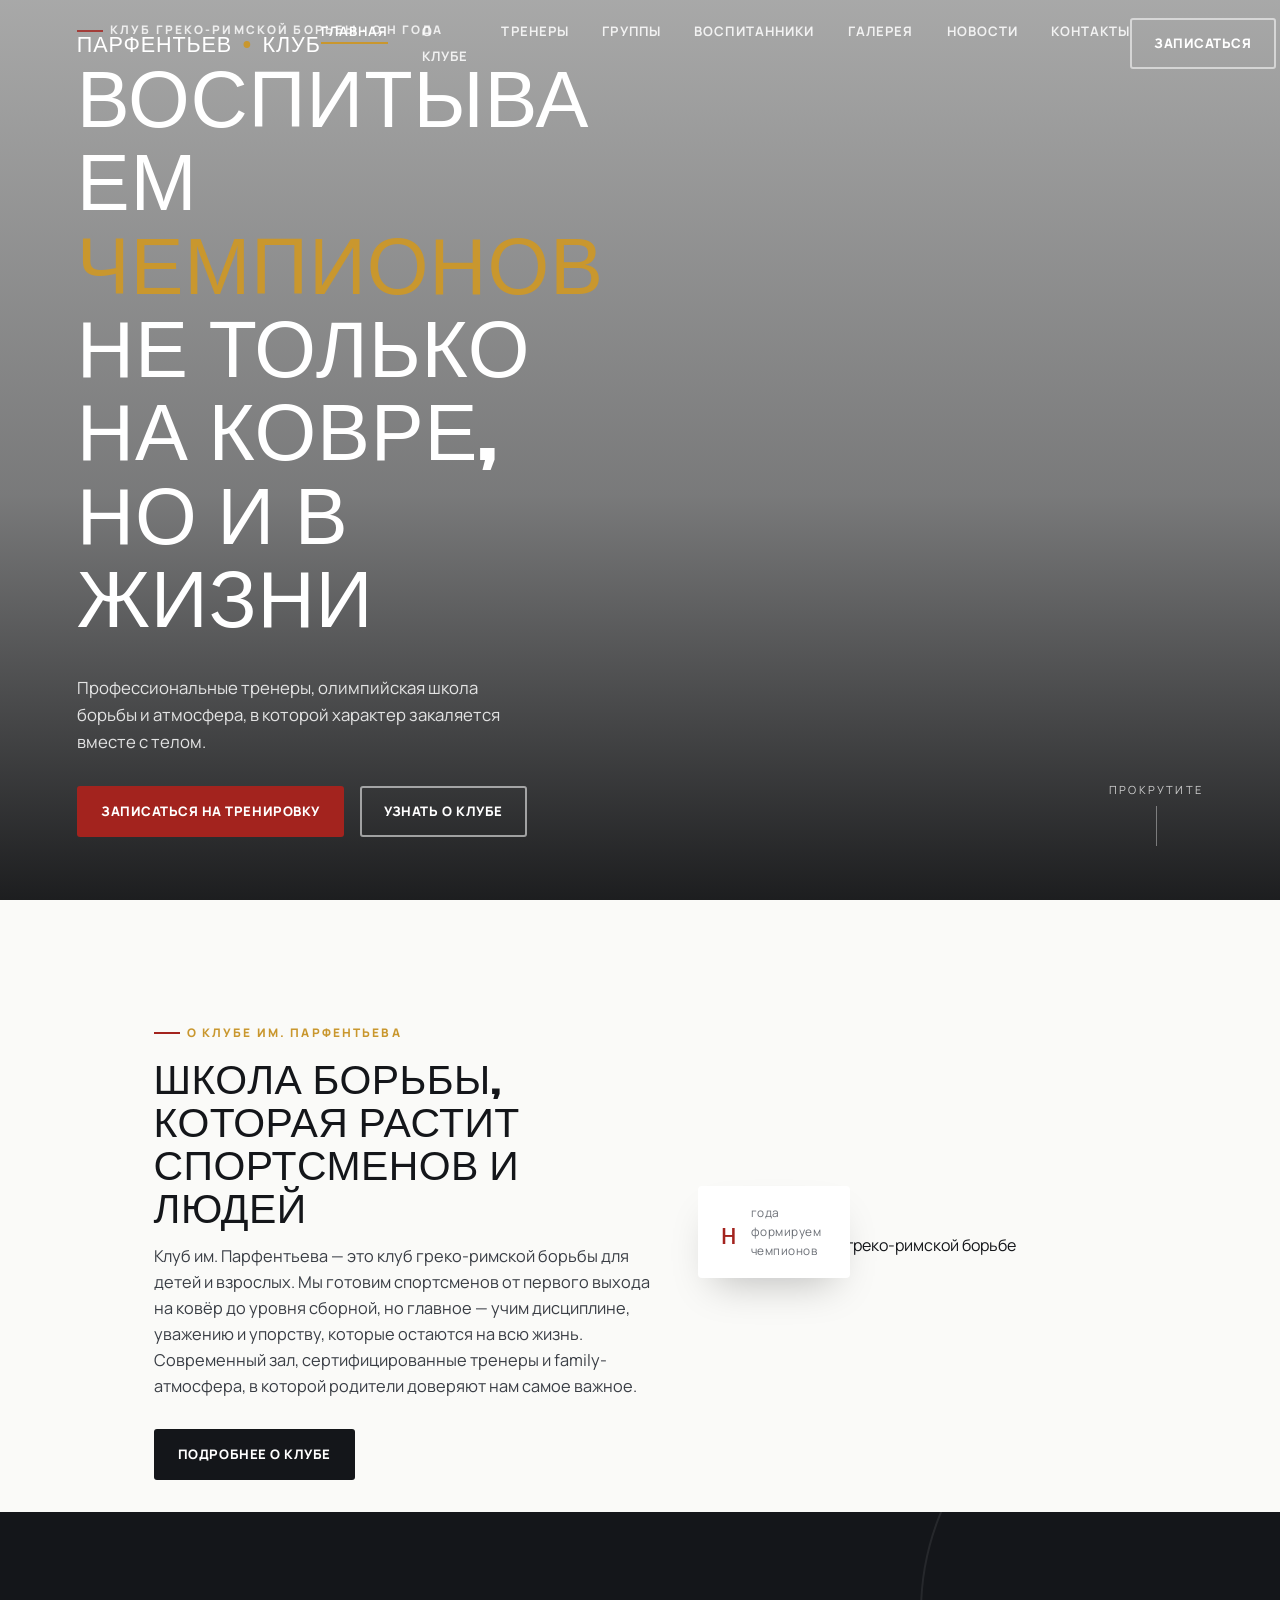
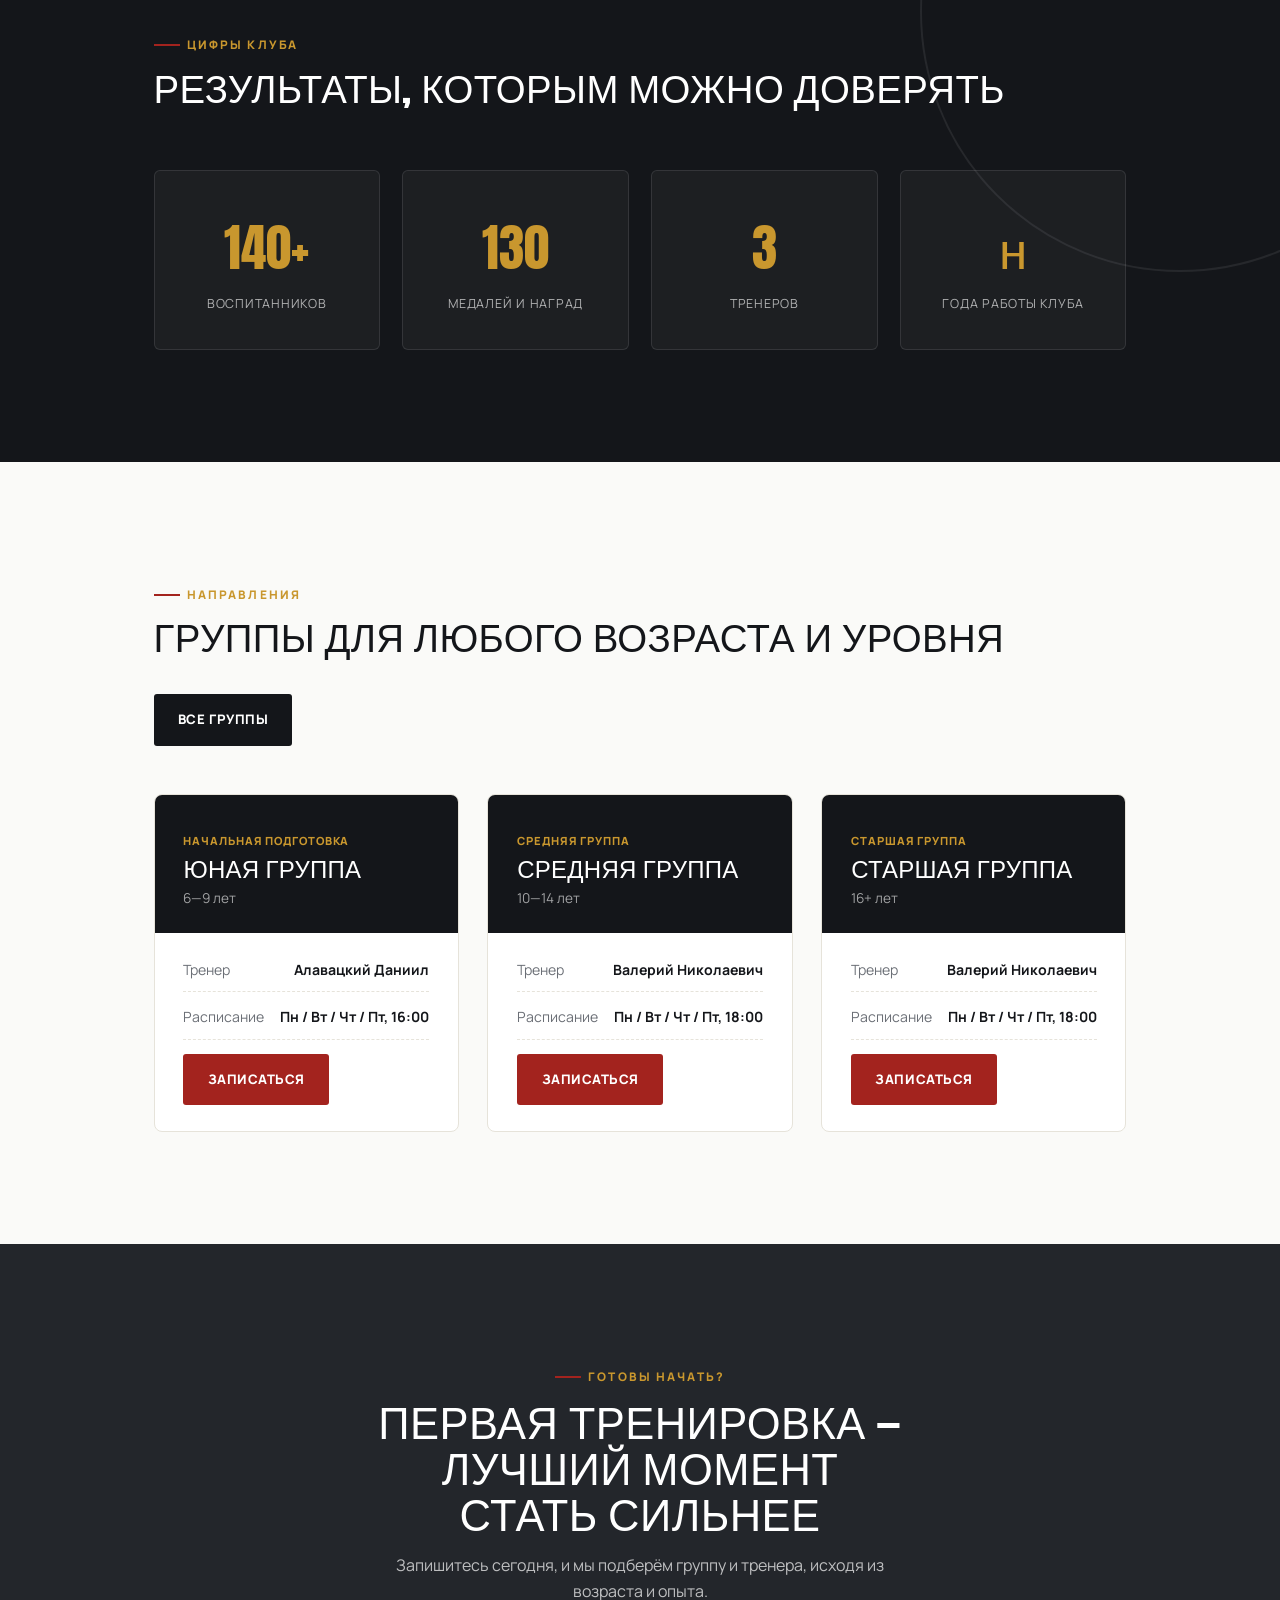
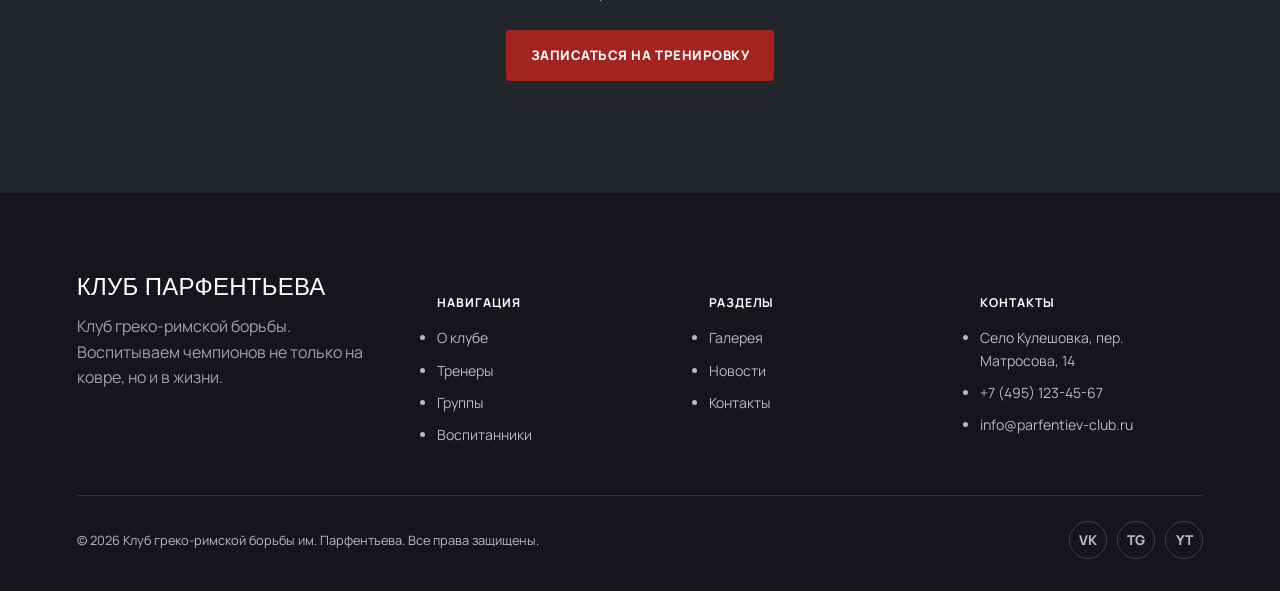
==== index.html @ 56102f8a "Update index.html" ====
<!doctype html>
<html lang="ru">
<head>
  <meta charset="UTF-8">
  <meta name="viewport" content="width=device-width, initial-scale=1.0">
  <title>Клуб им. Парфентьева — греко-римская борьба | Главная</title>
  <meta name="description" content="Клуб греко-римской борьбы им. Парфентьева — воспитываем чемпионов не только на ковре, но и в жизни. Тренировки для детей и взрослых, профессиональные тренеры, регулярные соревнования.">
  <link rel="preconnect" href="https://fonts.googleapis.com">
  <link href="https://fonts.googleapis.com/css2?family=Anton&family=Manrope:wght@400;500;700;800&display=swap" rel="stylesheet">
  
  <style>
    /* =========================================================
       GRECO — стиль клуба греко-римской борьбы
       Токены: графит/уголь + золото/красный, шрифты Anton + Manrope
       ========================================================= */

    :root{
      --bg:#FAFAF8;
      --paper:#FFFFFF;
      --ink:#14161A;
      --charcoal:#23262B;
      --graphite:#3A3E45;
      --line:#E6E3DA;
      --muted:#6B6F76;
      --gold:#C9972E;
      --gold-soft:#E3C07A;
      --red:#A3231E;
      --red-soft:#C8453F;

      --display:"Anton", "Oswald", sans-serif;
      --body:"Manrope", "Inter", sans-serif;

      --maxw:1240px;
      --pad:6vw;

      --ease:cubic-bezier(.16,.84,.32,1);
    }

    *{box-sizing:border-box;}
    
    /* ИСПРАВЛЕНИЕ: Жесткая блокировка горизонтального скролла */
    html {
      scroll-behavior:smooth;
      overflow-x: hidden;
      width: 100%;
    }
    body{
      margin:0;
      background:var(--bg);
      color:var(--ink);
      font-family:var(--body);
      font-size:16px;
      line-height:1.6;
      -webkit-font-smoothing:antialiased;
      overflow-x:hidden;
      width: 100%;
    }
    
    img{max-width:100%;display:block;}
    a{color:inherit;text-decoration:none;}
    ul{margin:0;padding:0;}
    h1,h2,h3,h4{
      font-family:var(--display);
      font-weight:400;
      letter-spacing:.01em;
      text-transform:uppercase;
      margin:0 0 .4em;
      line-height:1.05;
    }
    .eyebrow{
      font-family:var(--body);
      font-weight:800;
      letter-spacing:.18em;
      text-transform:uppercase;
      font-size:.74rem;
      color:var(--gold);
      display:inline-flex;
      align-items:center;
      gap:.6em;
    }
    .eyebrow::before{
      content:"";
      width:26px;height:2px;
      background:var(--red);
      display:inline-block;
    }
    .container{max-width:var(--maxw);margin:0 auto;padding:0 var(--pad);}
    
    /* ИСПРАВЛЕНИЕ: Обрезаем все, что выходит за рамки секций */
    section {
      position:relative;
      overflow:hidden;
    }

    :focus-visible{outline:3px solid var(--gold);outline-offset:3px;}

    /* ---------- Mat-ring signature motif ---------- */
    .mat-ring{
      position:absolute;
      border:2px solid currentColor;
      border-radius:50%;
      opacity:.08;
      pointer-events:none;
    }

    /* ---------- Buttons ---------- */
    .btn{
      display:inline-flex;align-items:center;gap:.6em;
      font-family:var(--body);font-weight:800;
      letter-spacing:.04em;text-transform:uppercase;font-size:.82rem;
      padding:1em 1.7em;
      border-radius:3px;
      border:2px solid transparent;
      cursor:pointer;
      transition:transform .35s var(--ease),background .35s var(--ease),color .35s var(--ease),border-color .35s var(--ease);
      white-space:nowrap;
    }
    .btn-primary{
      background:var(--red);
      color:#fff;
    }
    .btn-primary:hover{background:#8a1c18;transform:translateY(-2px);}
    .btn-ghost{
      background:transparent;
      border-color:rgba(255,255,255,.55);
      color:#fff;
    }
    .btn-ghost:hover{border-color:var(--gold);color:var(--gold);transform:translateY(-2px);}
    .btn-dark{
      background:var(--ink);color:#fff;
    }
    .btn-dark:hover{background:var(--red);transform:translateY(-2px);}

    /* ---------- Header / Nav ---------- */
    .site-header{
      position:fixed;top:0;left:0;right:0;z-index:100;
      display:flex;align-items:center;justify-content:space-between;
      padding:1.1em var(--pad);
      background:transparent;
      transition:background .4s var(--ease),padding .4s var(--ease),box-shadow .4s var(--ease);
    }
    .site-header.scrolled{
      background:rgba(20,22,26,.86);
      backdrop-filter:blur(14px) saturate(140%);
      padding:.7em var(--pad);
      box-shadow:0 8px 30px -10px rgba(0,0,0,.4);
    }
    .logo{
      font-family:var(--display);
      font-size:1.35rem;letter-spacing:.04em;
      color:#fff;
      display:flex;align-items:center;gap:.5em;
    }
    .logo span{color:var(--gold);}
    .nav-links{
      display:flex;gap:2.1em;
      list-style:none;
    }
    .nav-links a{
      color:#fff;font-size:.82rem;letter-spacing:.08em;
      text-transform:uppercase;font-weight:700;
      position:relative;padding:.3em 0;
      opacity:.85;
    }
    .nav-links a::after{
      content:"";position:absolute;left:0;bottom:0;
      width:0;height:2px;background:var(--gold);
      transition:width .35s var(--ease);
    }
    .nav-links a:hover,.nav-links a.active{opacity:1;}
    .nav-links a:hover::after,.nav-links a.active::after{width:100%;}
    .nav-cta{display:flex;align-items:center;gap:1em;}
    .burger{
      display:none;flex-direction:column;gap:5px;
      background:none;border:none;cursor:pointer;padding:.4em;
    }
    .burger span{width:24px;height:2px;background:#fff;display:block;transition:0.3s;}

    @media (max-width:920px){
      .nav-links{
        position:fixed;top:0;left:0;right:0;bottom:0;width:100%;
        background:var(--ink);
        flex-direction:column;justify-content:center;align-items:center;
        gap:1.6em;
        transform:translateX(100%);
        transition:transform .5s var(--ease);
        z-index: 110; /* Поднимаем над секциями */
      }
      .nav-links.open{transform:translateX(0);}
      .nav-links a{font-size:1.1rem;}
      .burger{display:flex;z-index:120;} /* Бургер всегда сверху */
      .nav-cta .btn-ghost{display:none;}
    }

    /* ---------- Hero ---------- */
    .hero{
      min-height:100vh;
      display:flex;align-items:flex-end;
      position:relative;
      background-size:cover;background-position:center;
      isolation:isolate;
    }
    .hero::before{
      content:"";position:absolute;inset:0;
      background:linear-gradient(180deg,rgba(15,16,19,.35) 0%,rgba(15,16,19,.55) 55%,rgba(10,11,13,.92) 100%);
      z-index:0;
    }
    .hero-inner{
      position:relative;z-index:1;
      padding:0 var(--pad) 7vh;
      width:100%;color:#fff;
    }
    .hero h1{
      font-size:clamp(2.6rem,6.2vw,5.4rem);
      max-width:14ch;
      color:#fff;
      margin-bottom:.5em;
      word-break: break-word; /* ИСПРАВЛЕНИЕ: Перенос длинных слов на мобильных */
    }
    .hero h1 em{
      font-style:normal;color:var(--gold);
    }
    .hero p.lead{
      max-width:46ch;font-size:1.05rem;color:rgba(255,255,255,.85);
      margin-bottom:1.8em;
    }
    .hero-actions{display:flex;gap:1em;flex-wrap:wrap;}
    .scroll-cue{
      position:absolute;right:var(--pad);bottom:6vh;z-index:1;
      color:#fff;font-size:.7rem;letter-spacing:.2em;text-transform:uppercase;
      display:flex;flex-direction:column;align-items:center;gap:.6em;
      opacity:.75;
    }
    .scroll-cue::after{
      content:"";width:1px;height:40px;background:rgba(255,255,255,.5);
      animation:scrollcue 1.8s infinite;
    }
    @keyframes scrollcue{0%{transform:scaleY(0);transform-origin:top;}50%{transform:scaleY(1);transform-origin:top;}51%{transform-origin:bottom;}100%{transform:scaleY(0);transform-origin:bottom;}}

    /* ---------- Generic section spacing ---------- */
    .section{padding:7em var(--pad);}
    .section-tight{padding:4em var(--pad);}
    .section.dark{background:var(--ink);color:#fff;}
    .section.charcoal{background:var(--charcoal);color:#fff;}
    .center{text-align:center;}
    .intro{max-width:680px;}
    .intro.center{margin-inline:auto;}

    /* ---------- Reveal on scroll ---------- */
    .reveal{opacity:1;transform:translateY(0);transition:opacity .9s var(--ease),transform .9s var(--ease);}

    /* ---------- About intro / club description ---------- */
    .about-grid{
      display:grid;grid-template-columns:1.1fr .9fr;gap:4em;align-items:center;
    }
    @media (max-width:820px){.about-grid{grid-template-columns:1fr;gap:2.5em;}}
    .about-photo{position:relative;}
    .about-photo img{border-radius:4px;box-shadow:0 30px 60px -20px rgba(0,0,0,.35);}
    .about-photo .tag{
      position:absolute;bottom:-1.2em;left:-1.2em;
      background:var(--paper);padding:1.1em 1.4em;
      border-radius:4px;box-shadow:0 20px 40px -16px rgba(0,0,0,.25);
      display:flex;align-items:center;gap:.9em;
      z-index: 10;
    }
    .about-photo .tag .num{font-family:var(--display);font-size:1.8rem;color:var(--red);}
    .about-photo .tag .txt{font-size:.74rem;letter-spacing:.04em;color:var(--muted);max-width:11ch;}

    /* ---------- Stats ---------- */
    .stats-grid{
      display:grid;grid-template-columns:repeat(4,1fr);gap:1.4em;
    }
    @media (max-width:880px){.stats-grid{grid-template-columns:repeat(2,1fr);}}
    .stat-card{
      background:rgba(255,255,255,.04);
      border:1px solid rgba(255,255,255,.1);
      border-radius:6px;
      padding:2.2em 1.6em;
      text-align:center;
      transition:transform .5s var(--ease),background .5s var(--ease),border-color .5s var(--ease);
    }
    .stat-card:hover{
      transform:translateY(-8px);
      background:rgba(255,255,255,.07);
      border-color:var(--gold);
    }
    .stat-num{
      font-family:var(--display);font-size:clamp(2.3rem,4vw,3.4rem);
      color:var(--gold);display:block;
    }
    .stat-label{
      font-size:.78rem;letter-spacing:.06em;text-transform:uppercase;
      color:rgba(255,255,255,.65);margin-top:.4em;display:block;
    }

    /* ---------- Cards general ---------- */
    .cards-grid{
      display:grid;grid-template-columns:repeat(3,1fr);gap:1.8em;
    }
    @media (max-width:980px){.cards-grid{grid-template-columns:repeat(2,1fr);}}
    @media (max-width:620px){.cards-grid{grid-template-columns:1fr;}}

    /* Group cards */
    .group-card{
      background:var(--paper);border-radius:8px;overflow:hidden;
      border:1px solid var(--line);
      display:flex;flex-direction:column;
      transition:transform .5s var(--ease),box-shadow .5s var(--ease);
    }
    .group-card:hover{transform:translateY(-8px);box-shadow:0 26px 50px -22px rgba(0,0,0,.25);}
    .group-head{
      padding:2em 1.8em 1.4em;
      background:var(--ink);color:#fff;position:relative;overflow:hidden;
    }
    .group-head .lvl{
      display:inline-block;font-size:.7rem;letter-spacing:.08em;text-transform:uppercase;
      color:var(--gold);font-weight:800;margin-bottom:.6em;
    }
    .group-head h3{font-size:1.5rem;margin-bottom:.15em;}
    .group-head .age{color:rgba(255,255,255,.6);font-size:.85rem;}
    .group-body{padding:1.6em 1.8em;flex:1;display:flex;flex-direction:column;gap:.9em;}
    .group-row{display:flex;justify-content:space-between;font-size:.88rem;border-bottom:1px dashed var(--line);padding-bottom:.7em;}
    .group-row span:first-child{color:var(--muted);}
    .group-row span:last-child{font-weight:700;text-align:right;}
    .group-body .btn{margin-top:auto;align-self:flex-start;}

    /* Footer */
    .footer{
      background:var(--ink);color:rgba(255,255,255,.7);
      padding:5em var(--pad) 2em;
    }
    .footer-grid{
      display:grid;grid-template-columns:1.4fr 1fr 1fr 1fr;gap:3em;
      padding-bottom:3em;border-bottom:1px solid rgba(255,255,255,.1);
    }
    @media (max-width:880px){.footer-grid{grid-template-columns:1fr 1fr;}}
    .footer h4{color:#fff;font-size:1.5rem;}
    .footer-col h5{
      color:#fff;font-size:.76rem;letter-spacing:.08em;text-transform:uppercase;margin-bottom:1.2em;
    }
    .footer-col ul{display:flex;flex-direction:column;gap:.7em;font-size:.88rem;}
    .footer-col ul a:hover{color:var(--gold);}
    .footer-bottom{
      display:flex;justify-content:space-between;align-items:center;flex-wrap:wrap;gap:1em;
      padding-top:2em;font-size:.8rem;
    }
    .footer-social{display:flex;gap:.8em;}
    .footer-social a{
      width:38px;height:38px;border-radius:50%;border:1px solid rgba(255,255,255,.18);
      display:flex;align-items:center;justify-content:center;font-size:.85rem;font-weight:800;
      transition:all .3s;
    }
    .footer-social a:hover{background:var(--gold);color:var(--ink);border-color:var(--gold);}

    /* ---------- Deeper mobile responsiveness ---------- */
    @media (max-width:720px){
      .section{padding:4.5em var(--pad);}
      .section-tight{padding:3em var(--pad);}
      .stats-grid{grid-template-columns:repeat(2,1fr);gap:1em;}
      .group-head h3{font-size:1.25rem;}
      .footer{padding:3.5em var(--pad) 1.6em;}
      .hero-actions{flex-direction:column;align-items:stretch;}
      .hero-actions .btn{justify-content:center;}
      .scroll-cue{display:none;}
    }
    @media (max-width:480px){
      :root{--pad:5.5vw;}
      .stats-grid{grid-template-columns:1fr 1fr;}
      .stat-card{padding:1.6em 1em;}
      .cards-grid{grid-template-columns:1fr !important;}
      .group-row{font-size:.82rem;}
      .btn{font-size:.76rem;padding:.95em 1.4em;width:100%;justify-content:center;}
      .nav-cta .btn-ghost{display:none;}
      .logo{font-size:1.1rem;}
      .footer-bottom{flex-direction:column;align-items:flex-start;}
      .about-photo .tag { left: 0; right: 0; bottom: -20px; justify-content: center; }
    }

    /* utility */
    .flex-between{display:flex;justify-content:space-between;align-items:flex-end;flex-wrap:wrap;gap:1.4em;margin-bottom:3em;}
  </style>
</head>
<body>

<header class="site-header" id="siteHeader">
  <a href="index.html" class="logo">ПАРФЕНТЬЕВ<span>•</span>КЛУБ</a>
  <nav><ul class="nav-links" id="navLinks">
    <li><a href="index.html" class="active">Главная</a></li>
    <li><a href="about.html">О клубе</a></li>
    <li><a href="coaches.html">Тренеры</a></li>
    <li><a href="groups.html">Группы</a></li>
    <li><a href="athletes.html">Воспитанники</a></li>
    <li><a href="gallery.html">Галерея</a></li>
    <li><a href="news.html">Новости</a></li>
    <li><a href="contacts.html">Контакты</a></li>
  </ul></nav>
  <div class="nav-cta">
    <a href="contacts.html" class="btn btn-ghost">Записаться</a>
    <button class="burger" id="burgerBtn" aria-label="Меню"><span></span><span></span><span></span></button>
  </div>
</header>

<section class="hero" style="background-image:url('https://i.ibb.co/pjTxbsX4/aleksanyan.webp');">
  <div class="hero-inner">
    <p class="eyebrow" style="color:#fff;opacity:.8;">Клуб греко-римской борьбы · с н года</p>
    <h1>Воспитываем <em>чемпионов</em><br>не только на ковре,<br>но и в жизни</h1>
    <p class="lead">Профессиональные тренеры, олимпийская школа борьбы и атмосфера, в которой характер закаляется вместе с телом.</p>
    <div class="hero-actions">
      <a href="contacts.html" class="btn btn-primary">Записаться на тренировку</a>
      <a href="about.html" class="btn btn-ghost">Узнать о клубе</a>
    </div>
  </div>
  <div class="scroll-cue">Прокрутите</div>
</section>

<section class="section" style="padding-bottom:2em;">
  <div class="container about-grid reveal">
    <div>
      <p class="eyebrow">О клубе им. Парфентьева</p>
      <h2 style="font-size:clamp(1.8rem,3.2vw,2.6rem);">Школа борьбы, которая растит спортсменов и людей</h2>
      <p style="color:var(--graphite);font-size:1.02rem;max-width:54ch;">Клуб им. Парфентьева — это клуб греко-римской борьбы для детей и взрослых. Мы готовим спортсменов от первого выхода на ковёр до уровня сборной, но главное — учим дисциплине, уважению и упорству, которые остаются на всю жизнь. Современный зал, сертифицированные тренеры и family-атмосфера, в которой родители доверяют нам самое важное.</p>
      <a href="about.html" class="btn btn-dark" style="margin-top:1em;">Подробнее о клубе</a>
    </div>
    <div class="about-photo">
      <img src="https://i.ibb.co/B2176Hx7/image.png" alt="Тренировка по греко-римской борьбе">
      <div class="tag"><span class="num">н</span><span class="txt">года формируем чемпионов</span></div>
    </div>
  </div>
</section>

<section class="section dark reveal-stagger">
  <div class="mat-ring" style="width:520px;height:520px;top:-160px;right:-160px;color:#fff;"></div>
  <div class="container">
    <div class="flex-between reveal">
      <div>
        <p class="eyebrow">Цифры клуба</p>
        <h2 style="color:#fff;font-size:clamp(1.8rem,3vw,2.4rem);">Результаты, которым можно доверять</h2>
      </div>
    </div>
    <div class="stats-grid">
      <div class="stat-card reveal" style="--i:0;"><span class="stat-num">140+</span><span class="stat-label">воспитанников</span></div>
      <div class="stat-card reveal" style="--i:1;"><span class="stat-num">130</span><span class="stat-label">медалей и наград</span></div>
      <div class="stat-card reveal" style="--i:2;"><span class="stat-num">3</span><span class="stat-label">тренеров</span></div>
      <div class="stat-card reveal" style="--i:3;"><span class="stat-num">н</span><span class="stat-label">года работы клуба</span></div>
    </div>
  </div>
</section>

<section class="section light" style="background:var(--bg);">
  <div class="container">
    <div class="flex-between reveal">
      <div>
        <p class="eyebrow">Направления</p>
        <h2 style="font-size:clamp(1.8rem,3vw,2.4rem);">Группы для любого возраста и уровня</h2>
      </div>
      <a href="groups.html" class="btn btn-dark">Все группы</a>
    </div>
    <div class="cards-grid reveal-stagger">
      <div class="group-card reveal" style="--i:0;">
        <div class="group-head"><span class="lvl">Начальная подготовка</span><h3>Юная группа</h3><span class="age">6—9 лет</span></div>
        <div class="group-body">
          <div class="group-row"><span>Тренер</span><span>Алавацкий Даниил</span></div>
          <div class="group-row"><span>Расписание</span><span>Пн / Вт / Чт / Пт, 16:00</span></div>
          <a href="groups.html" class="btn btn-primary">Записаться</a>
        </div>
      </div>
      <div class="group-card reveal" style="--i:1;">
        <div class="group-head"><span class="lvl">Средняя группа</span><h3>Средняя группа</h3><span class="age">10—14 лет</span></div>
        <div class="group-body">
          <div class="group-row"><span>Тренер</span><span>Валерий Николаевич</span></div>
          <div class="group-row"><span>Расписание</span><span>Пн / Вт / Чт / Пт, 18:00</span></div>
          <a href="groups.html" class="btn btn-primary">Записаться</a>
        </div>
      </div>
      <div class="group-card reveal" style="--i:2;">
        <div class="group-head"><span class="lvl">Старшая группа</span><h3>Старшая группа</h3><span class="age">16+ лет</span></div>
        <div class="group-body">
          <div class="group-row"><span>Тренер</span><span>Валерий Николаевич</span></div>
          <div class="group-row"><span>Расписание</span><span>Пн / Вт / Чт / Пт, 18:00</span></div>
          <a href="groups.html" class="btn btn-primary">Записаться</a>
        </div>
      </div>
    </div>
  </div>
</section>

<section class="section charcoal">
  <div class="container reveal" style="text-align:center;max-width:680px;margin-inline:auto;">
    <p class="eyebrow" style="justify-content:center;">Готовы начать?</p>
    <h2 style="color:#fff;font-size:clamp(1.9rem,3.4vw,2.8rem);">Первая тренировка — лучший момент стать сильнее</h2>
    <p style="color:rgba(255,255,255,.7);margin-bottom:1.6em;">Запишитесь сегодня, и мы подберём группу и тренера, исходя из возраста и опыта.</p>
    <a href="contacts.html" class="btn btn-primary">Записаться на тренировку</a>
  </div>
</section>

<footer class="footer">
  <div class="footer-grid">
    <div class="footer-col">
      <h4>Клуб Парфентьева</h4>
      <p style="max-width:30ch;color:rgba(255,255,255,.6);">Клуб греко-римской борьбы. Воспитываем чемпионов не только на ковре, но и в жизни.</p>
    </div>
    <div class="footer-col">
      <h5>Навигация</h5>
      <ul>
        <li><a href="about.html">О клубе</a></li>
        <li><a href="coaches.html">Тренеры</a></li>
        <li><a href="groups.html">Группы</a></li>
        <li><a href="athletes.html">Воспитанники</a></li>
      </ul>
    </div>
    <div class="footer-col">
      <h5>Разделы</h5>
      <ul>
        <li><a href="gallery.html">Галерея</a></li>
        <li><a href="news.html">Новости</a></li>
        <li><a href="contacts.html">Контакты</a></li>
      </ul>
    </div>
    <div class="footer-col">
      <h5>Контакты</h5>
      <ul>
        <li>Село Кулешовка, пер. Матросова, 14</li>
        <li>+7 (495) 123-45-67</li>
        <li>info@parfentiev-club.ru</li>
      </ul>
    </div>
  </div>
  <div class="footer-bottom">
    <span>© 2026 Клуб греко-римской борьбы им. Парфентьева. Все права защищены.</span>
    <div class="footer-social">
      <a href="#" aria-label="VK">VK</a>
      <a href="#" aria-label="Telegram">TG</a>
      <a href="#" aria-label="YouTube">YT</a>
    </div>
  </div>
</footer>

<script>
  document.addEventListener('DOMContentLoaded', () => {
    const burgerBtn = document.getElementById('burgerBtn');
    const navLinks = document.getElementById('navLinks');
    const siteHeader = document.getElementById('siteHeader');

    if(burgerBtn && navLinks) {
      burgerBtn.addEventListener('click', () => {
        navLinks.classList.toggle('open');
        
        // Микро-анимация бургера (превращение в крестик)
        if(navLinks.classList.contains('open')){
            burgerBtn.children[0].style.transform = 'rotate(45deg) translate(5px, 5px)';
            burgerBtn.children[1].style.opacity = '0';
            burgerBtn.children[2].style.transform = 'rotate(-45deg) translate(5px, -5px)';
        } else {
            burgerBtn.children[0].style.transform = 'none';
            burgerBtn.children[1].style.opacity = '1';
            burgerBtn.children[2].style.transform = 'none';
        }
      });
    }

    window.addEventListener('scroll', () => {
      if (window.scrollY > 50) {
        siteHeader.classList.add('scrolled');
      } else {
        siteHeader.classList.remove('scrolled');
      }
    });
  });
</script>

</body>
</html>
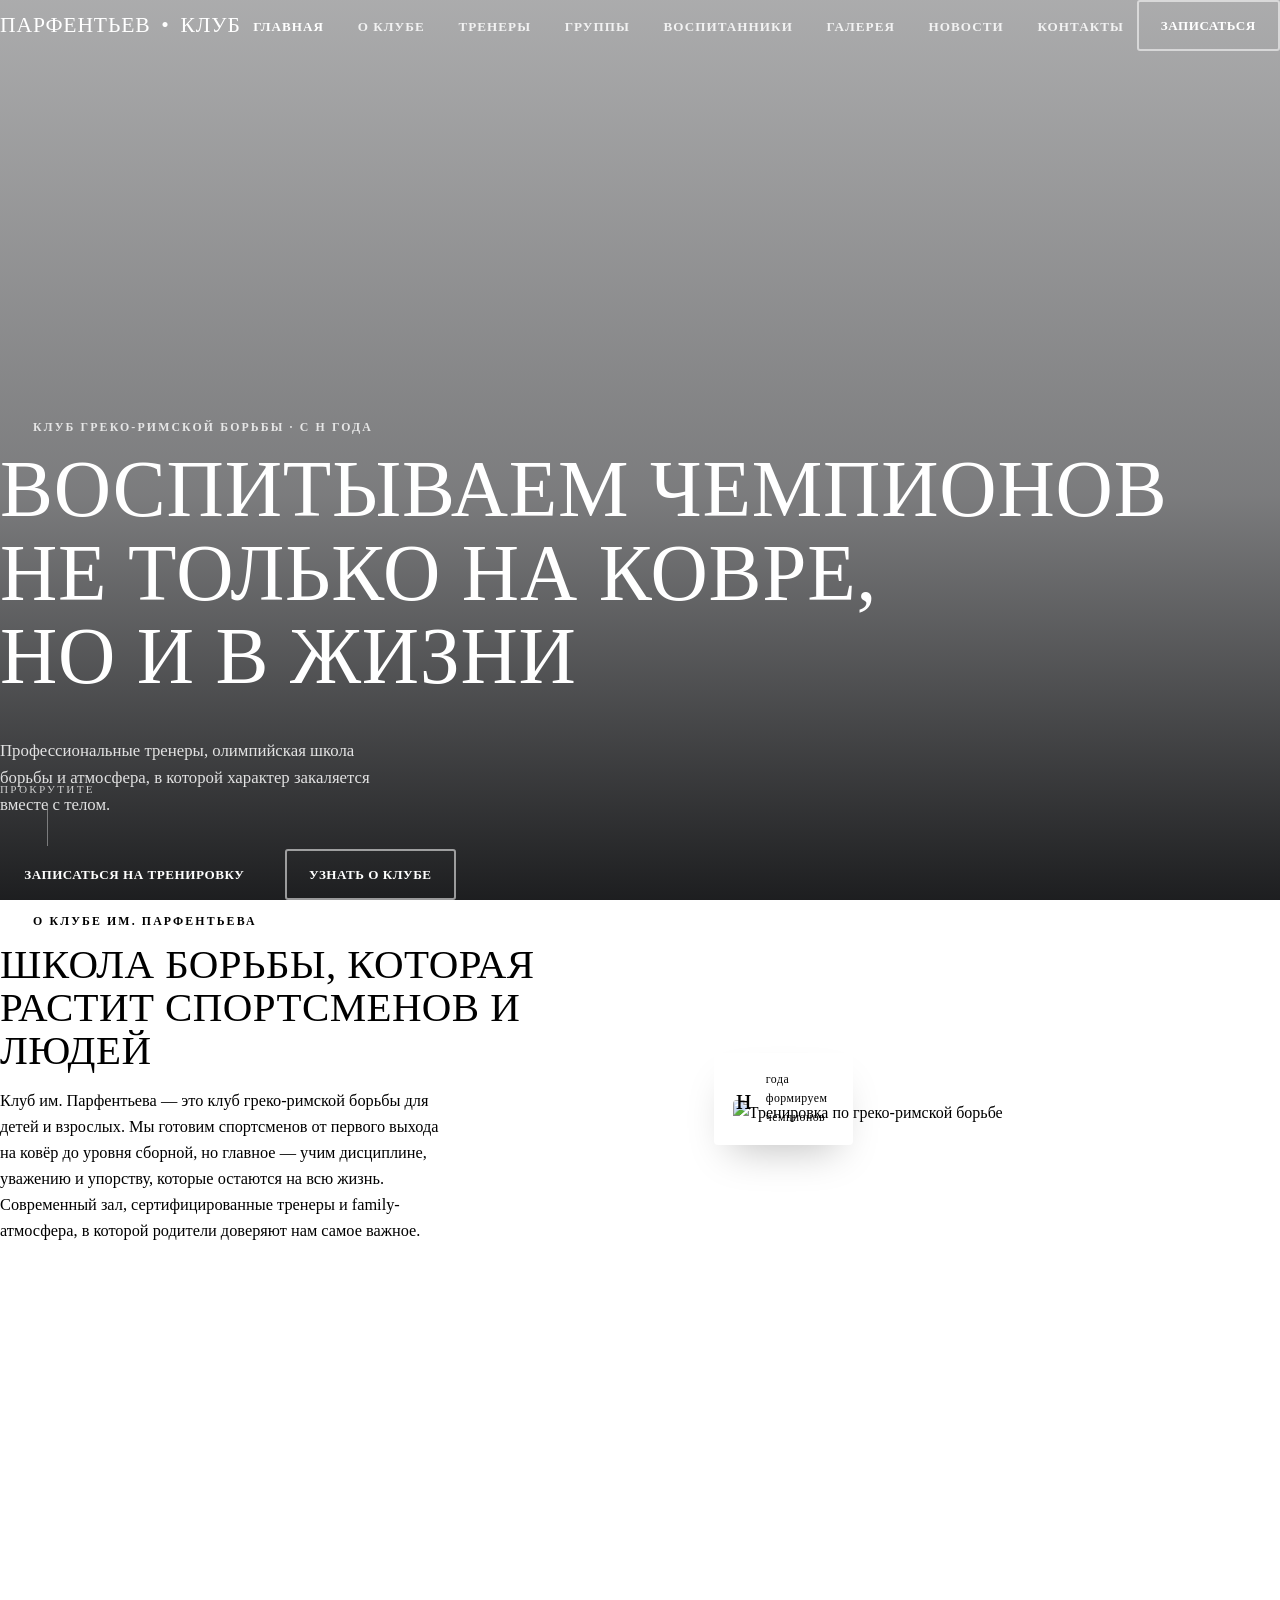
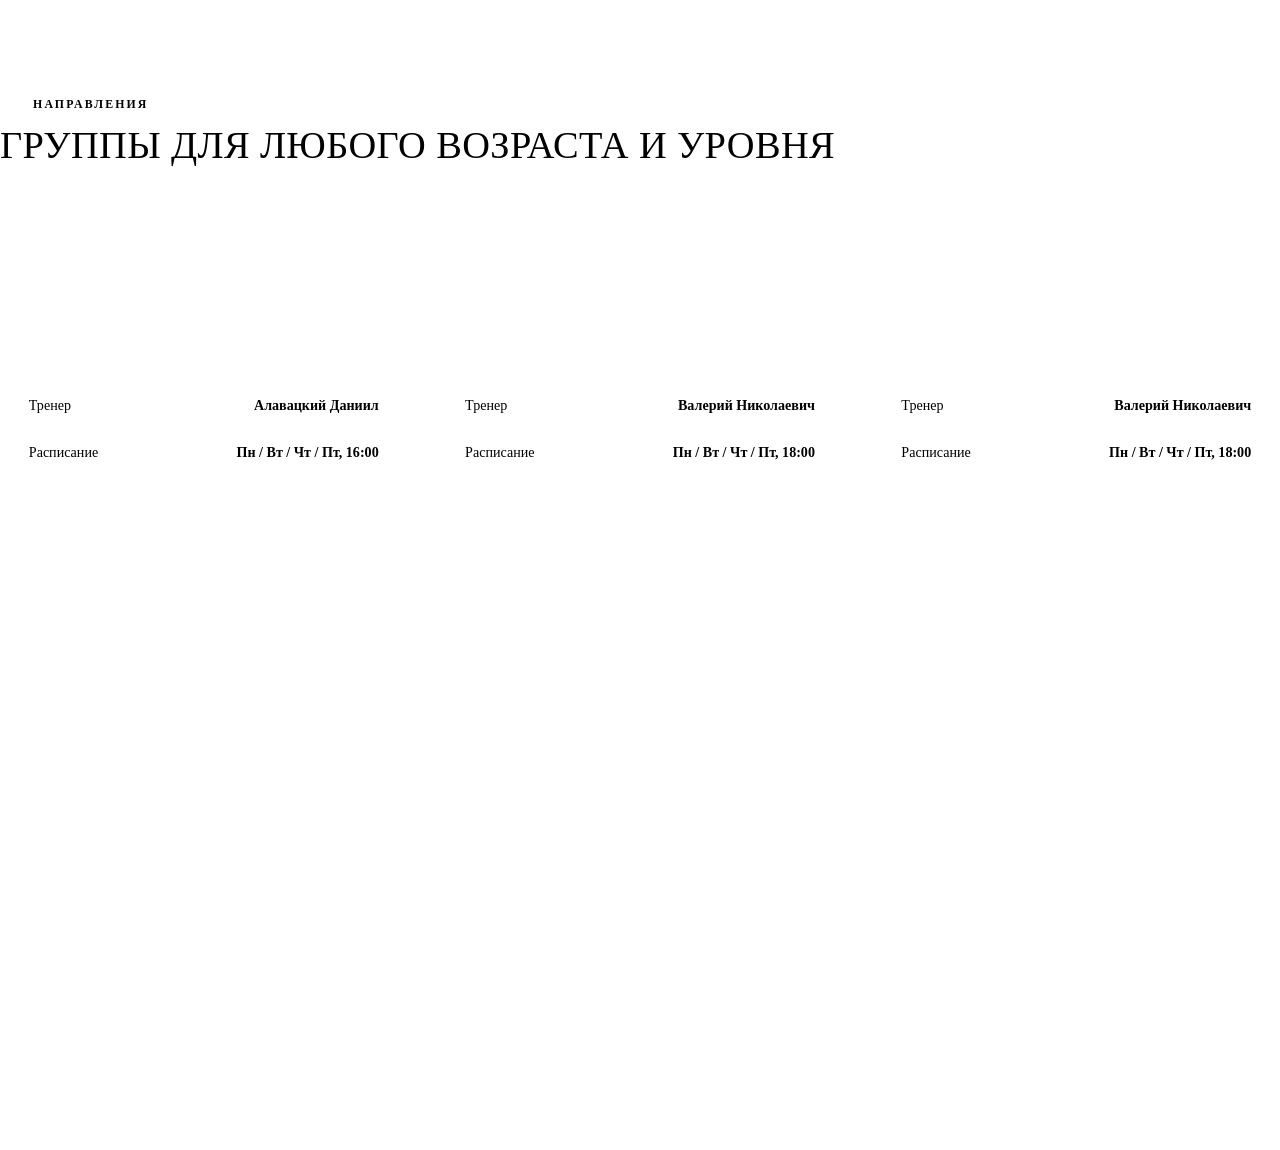
==== commit 6e213f63: "Refactor index.html to use external styles and scripts Removed internal styles from index.html and l" ====
--- a/index.html
+++ b/index.html
@@ -7,384 +7,13 @@
   <meta name="description" content="Клуб греко-римской борьбы им. Парфентьева — воспитываем чемпионов не только на ковре, но и в жизни. Тренировки для детей и взрослых, профессиональные тренеры, регулярные соревнования.">
   <link rel="preconnect" href="https://fonts.googleapis.com">
   <link href="https://fonts.googleapis.com/css2?family=Anton&family=Manrope:wght@400;500;700;800&display=swap" rel="stylesheet">
-  
-  <style>
-    /* =========================================================
-       GRECO — стиль клуба греко-римской борьбы
-       Токены: графит/уголь + золото/красный, шрифты Anton + Manrope
-       ========================================================= */
-
-    :root{
-      --bg:#FAFAF8;
-      --paper:#FFFFFF;
-      --ink:#14161A;
-      --charcoal:#23262B;
-      --graphite:#3A3E45;
-      --line:#E6E3DA;
-      --muted:#6B6F76;
-      --gold:#C9972E;
-      --gold-soft:#E3C07A;
-      --red:#A3231E;
-      --red-soft:#C8453F;
-
-      --display:"Anton", "Oswald", sans-serif;
-      --body:"Manrope", "Inter", sans-serif;
-
-      --maxw:1240px;
-      --pad:6vw;
-
-      --ease:cubic-bezier(.16,.84,.32,1);
-    }
-
-    *{box-sizing:border-box;}
-    
-    /* ИСПРАВЛЕНИЕ: Жесткая блокировка горизонтального скролла */
-    html {
-      scroll-behavior:smooth;
-      overflow-x: hidden;
-      width: 100%;
-    }
-    body{
-      margin:0;
-      background:var(--bg);
-      color:var(--ink);
-      font-family:var(--body);
-      font-size:16px;
-      line-height:1.6;
-      -webkit-font-smoothing:antialiased;
-      overflow-x:hidden;
-      width: 100%;
-    }
-    
-    img{max-width:100%;display:block;}
-    a{color:inherit;text-decoration:none;}
-    ul{margin:0;padding:0;}
-    h1,h2,h3,h4{
-      font-family:var(--display);
-      font-weight:400;
-      letter-spacing:.01em;
-      text-transform:uppercase;
-      margin:0 0 .4em;
-      line-height:1.05;
-    }
-    .eyebrow{
-      font-family:var(--body);
-      font-weight:800;
-      letter-spacing:.18em;
-      text-transform:uppercase;
-      font-size:.74rem;
-      color:var(--gold);
-      display:inline-flex;
-      align-items:center;
-      gap:.6em;
-    }
-    .eyebrow::before{
-      content:"";
-      width:26px;height:2px;
-      background:var(--red);
-      display:inline-block;
-    }
-    .container{max-width:var(--maxw);margin:0 auto;padding:0 var(--pad);}
-    
-    /* ИСПРАВЛЕНИЕ: Обрезаем все, что выходит за рамки секций */
-    section {
-      position:relative;
-      overflow:hidden;
-    }
-
-    :focus-visible{outline:3px solid var(--gold);outline-offset:3px;}
-
-    /* ---------- Mat-ring signature motif ---------- */
-    .mat-ring{
-      position:absolute;
-      border:2px solid currentColor;
-      border-radius:50%;
-      opacity:.08;
-      pointer-events:none;
-    }
-
-    /* ---------- Buttons ---------- */
-    .btn{
-      display:inline-flex;align-items:center;gap:.6em;
-      font-family:var(--body);font-weight:800;
-      letter-spacing:.04em;text-transform:uppercase;font-size:.82rem;
-      padding:1em 1.7em;
-      border-radius:3px;
-      border:2px solid transparent;
-      cursor:pointer;
-      transition:transform .35s var(--ease),background .35s var(--ease),color .35s var(--ease),border-color .35s var(--ease);
-      white-space:nowrap;
-    }
-    .btn-primary{
-      background:var(--red);
-      color:#fff;
-    }
-    .btn-primary:hover{background:#8a1c18;transform:translateY(-2px);}
-    .btn-ghost{
-      background:transparent;
-      border-color:rgba(255,255,255,.55);
-      color:#fff;
-    }
-    .btn-ghost:hover{border-color:var(--gold);color:var(--gold);transform:translateY(-2px);}
-    .btn-dark{
-      background:var(--ink);color:#fff;
-    }
-    .btn-dark:hover{background:var(--red);transform:translateY(-2px);}
-
-    /* ---------- Header / Nav ---------- */
-    .site-header{
-      position:fixed;top:0;left:0;right:0;z-index:100;
-      display:flex;align-items:center;justify-content:space-between;
-      padding:1.1em var(--pad);
-      background:transparent;
-      transition:background .4s var(--ease),padding .4s var(--ease),box-shadow .4s var(--ease);
-    }
-    .site-header.scrolled{
-      background:rgba(20,22,26,.86);
-      backdrop-filter:blur(14px) saturate(140%);
-      padding:.7em var(--pad);
-      box-shadow:0 8px 30px -10px rgba(0,0,0,.4);
-    }
-    .logo{
-      font-family:var(--display);
-      font-size:1.35rem;letter-spacing:.04em;
-      color:#fff;
-      display:flex;align-items:center;gap:.5em;
-    }
-    .logo span{color:var(--gold);}
-    .nav-links{
-      display:flex;gap:2.1em;
-      list-style:none;
-    }
-    .nav-links a{
-      color:#fff;font-size:.82rem;letter-spacing:.08em;
-      text-transform:uppercase;font-weight:700;
-      position:relative;padding:.3em 0;
-      opacity:.85;
-    }
-    .nav-links a::after{
-      content:"";position:absolute;left:0;bottom:0;
-      width:0;height:2px;background:var(--gold);
-      transition:width .35s var(--ease);
-    }
-    .nav-links a:hover,.nav-links a.active{opacity:1;}
-    .nav-links a:hover::after,.nav-links a.active::after{width:100%;}
-    .nav-cta{display:flex;align-items:center;gap:1em;}
-    .burger{
-      display:none;flex-direction:column;gap:5px;
-      background:none;border:none;cursor:pointer;padding:.4em;
-    }
-    .burger span{width:24px;height:2px;background:#fff;display:block;transition:0.3s;}
-
-    @media (max-width:920px){
-      .nav-links{
-        position:fixed;top:0;left:0;right:0;bottom:0;width:100%;
-        background:var(--ink);
-        flex-direction:column;justify-content:center;align-items:center;
-        gap:1.6em;
-        transform:translateX(100%);
-        transition:transform .5s var(--ease);
-        z-index: 110; /* Поднимаем над секциями */
-      }
-      .nav-links.open{transform:translateX(0);}
-      .nav-links a{font-size:1.1rem;}
-      .burger{display:flex;z-index:120;} /* Бургер всегда сверху */
-      .nav-cta .btn-ghost{display:none;}
-    }
-
-    /* ---------- Hero ---------- */
-    .hero{
-      min-height:100vh;
-      display:flex;align-items:flex-end;
-      position:relative;
-      background-size:cover;background-position:center;
-      isolation:isolate;
-    }
-    .hero::before{
-      content:"";position:absolute;inset:0;
-      background:linear-gradient(180deg,rgba(15,16,19,.35) 0%,rgba(15,16,19,.55) 55%,rgba(10,11,13,.92) 100%);
-      z-index:0;
-    }
-    .hero-inner{
-      position:relative;z-index:1;
-      padding:0 var(--pad) 7vh;
-      width:100%;color:#fff;
-    }
-    .hero h1{
-      font-size:clamp(2.6rem,6.2vw,5.4rem);
-      max-width:14ch;
-      color:#fff;
-      margin-bottom:.5em;
-      word-break: break-word; /* ИСПРАВЛЕНИЕ: Перенос длинных слов на мобильных */
-    }
-    .hero h1 em{
-      font-style:normal;color:var(--gold);
-    }
-    .hero p.lead{
-      max-width:46ch;font-size:1.05rem;color:rgba(255,255,255,.85);
-      margin-bottom:1.8em;
-    }
-    .hero-actions{display:flex;gap:1em;flex-wrap:wrap;}
-    .scroll-cue{
-      position:absolute;right:var(--pad);bottom:6vh;z-index:1;
-      color:#fff;font-size:.7rem;letter-spacing:.2em;text-transform:uppercase;
-      display:flex;flex-direction:column;align-items:center;gap:.6em;
-      opacity:.75;
-    }
-    .scroll-cue::after{
-      content:"";width:1px;height:40px;background:rgba(255,255,255,.5);
-      animation:scrollcue 1.8s infinite;
-    }
-    @keyframes scrollcue{0%{transform:scaleY(0);transform-origin:top;}50%{transform:scaleY(1);transform-origin:top;}51%{transform-origin:bottom;}100%{transform:scaleY(0);transform-origin:bottom;}}
-
-    /* ---------- Generic section spacing ---------- */
-    .section{padding:7em var(--pad);}
-    .section-tight{padding:4em var(--pad);}
-    .section.dark{background:var(--ink);color:#fff;}
-    .section.charcoal{background:var(--charcoal);color:#fff;}
-    .center{text-align:center;}
-    .intro{max-width:680px;}
-    .intro.center{margin-inline:auto;}
-
-    /* ---------- Reveal on scroll ---------- */
-    .reveal{opacity:1;transform:translateY(0);transition:opacity .9s var(--ease),transform .9s var(--ease);}
-
-    /* ---------- About intro / club description ---------- */
-    .about-grid{
-      display:grid;grid-template-columns:1.1fr .9fr;gap:4em;align-items:center;
-    }
-    @media (max-width:820px){.about-grid{grid-template-columns:1fr;gap:2.5em;}}
-    .about-photo{position:relative;}
-    .about-photo img{border-radius:4px;box-shadow:0 30px 60px -20px rgba(0,0,0,.35);}
-    .about-photo .tag{
-      position:absolute;bottom:-1.2em;left:-1.2em;
-      background:var(--paper);padding:1.1em 1.4em;
-      border-radius:4px;box-shadow:0 20px 40px -16px rgba(0,0,0,.25);
-      display:flex;align-items:center;gap:.9em;
-      z-index: 10;
-    }
-    .about-photo .tag .num{font-family:var(--display);font-size:1.8rem;color:var(--red);}
-    .about-photo .tag .txt{font-size:.74rem;letter-spacing:.04em;color:var(--muted);max-width:11ch;}
-
-    /* ---------- Stats ---------- */
-    .stats-grid{
-      display:grid;grid-template-columns:repeat(4,1fr);gap:1.4em;
-    }
-    @media (max-width:880px){.stats-grid{grid-template-columns:repeat(2,1fr);}}
-    .stat-card{
-      background:rgba(255,255,255,.04);
-      border:1px solid rgba(255,255,255,.1);
-      border-radius:6px;
-      padding:2.2em 1.6em;
-      text-align:center;
-      transition:transform .5s var(--ease),background .5s var(--ease),border-color .5s var(--ease);
-    }
-    .stat-card:hover{
-      transform:translateY(-8px);
-      background:rgba(255,255,255,.07);
-      border-color:var(--gold);
-    }
-    .stat-num{
-      font-family:var(--display);font-size:clamp(2.3rem,4vw,3.4rem);
-      color:var(--gold);display:block;
-    }
-    .stat-label{
-      font-size:.78rem;letter-spacing:.06em;text-transform:uppercase;
-      color:rgba(255,255,255,.65);margin-top:.4em;display:block;
-    }
-
-    /* ---------- Cards general ---------- */
-    .cards-grid{
-      display:grid;grid-template-columns:repeat(3,1fr);gap:1.8em;
-    }
-    @media (max-width:980px){.cards-grid{grid-template-columns:repeat(2,1fr);}}
-    @media (max-width:620px){.cards-grid{grid-template-columns:1fr;}}
-
-    /* Group cards */
-    .group-card{
-      background:var(--paper);border-radius:8px;overflow:hidden;
-      border:1px solid var(--line);
-      display:flex;flex-direction:column;
-      transition:transform .5s var(--ease),box-shadow .5s var(--ease);
-    }
-    .group-card:hover{transform:translateY(-8px);box-shadow:0 26px 50px -22px rgba(0,0,0,.25);}
-    .group-head{
-      padding:2em 1.8em 1.4em;
-      background:var(--ink);color:#fff;position:relative;overflow:hidden;
-    }
-    .group-head .lvl{
-      display:inline-block;font-size:.7rem;letter-spacing:.08em;text-transform:uppercase;
-      color:var(--gold);font-weight:800;margin-bottom:.6em;
-    }
-    .group-head h3{font-size:1.5rem;margin-bottom:.15em;}
-    .group-head .age{color:rgba(255,255,255,.6);font-size:.85rem;}
-    .group-body{padding:1.6em 1.8em;flex:1;display:flex;flex-direction:column;gap:.9em;}
-    .group-row{display:flex;justify-content:space-between;font-size:.88rem;border-bottom:1px dashed var(--line);padding-bottom:.7em;}
-    .group-row span:first-child{color:var(--muted);}
-    .group-row span:last-child{font-weight:700;text-align:right;}
-    .group-body .btn{margin-top:auto;align-self:flex-start;}
-
-    /* Footer */
-    .footer{
-      background:var(--ink);color:rgba(255,255,255,.7);
-      padding:5em var(--pad) 2em;
-    }
-    .footer-grid{
-      display:grid;grid-template-columns:1.4fr 1fr 1fr 1fr;gap:3em;
-      padding-bottom:3em;border-bottom:1px solid rgba(255,255,255,.1);
-    }
-    @media (max-width:880px){.footer-grid{grid-template-columns:1fr 1fr;}}
-    .footer h4{color:#fff;font-size:1.5rem;}
-    .footer-col h5{
-      color:#fff;font-size:.76rem;letter-spacing:.08em;text-transform:uppercase;margin-bottom:1.2em;
-    }
-    .footer-col ul{display:flex;flex-direction:column;gap:.7em;font-size:.88rem;}
-    .footer-col ul a:hover{color:var(--gold);}
-    .footer-bottom{
-      display:flex;justify-content:space-between;align-items:center;flex-wrap:wrap;gap:1em;
-      padding-top:2em;font-size:.8rem;
-    }
-    .footer-social{display:flex;gap:.8em;}
-    .footer-social a{
-      width:38px;height:38px;border-radius:50%;border:1px solid rgba(255,255,255,.18);
-      display:flex;align-items:center;justify-content:center;font-size:.85rem;font-weight:800;
-      transition:all .3s;
-    }
-    .footer-social a:hover{background:var(--gold);color:var(--ink);border-color:var(--gold);}
-
-    /* ---------- Deeper mobile responsiveness ---------- */
-    @media (max-width:720px){
-      .section{padding:4.5em var(--pad);}
-      .section-tight{padding:3em var(--pad);}
-      .stats-grid{grid-template-columns:repeat(2,1fr);gap:1em;}
-      .group-head h3{font-size:1.25rem;}
-      .footer{padding:3.5em var(--pad) 1.6em;}
-      .hero-actions{flex-direction:column;align-items:stretch;}
-      .hero-actions .btn{justify-content:center;}
-      .scroll-cue{display:none;}
-    }
-    @media (max-width:480px){
-      :root{--pad:5.5vw;}
-      .stats-grid{grid-template-columns:1fr 1fr;}
-      .stat-card{padding:1.6em 1em;}
-      .cards-grid{grid-template-columns:1fr !important;}
-      .group-row{font-size:.82rem;}
-      .btn{font-size:.76rem;padding:.95em 1.4em;width:100%;justify-content:center;}
-      .nav-cta .btn-ghost{display:none;}
-      .logo{font-size:1.1rem;}
-      .footer-bottom{flex-direction:column;align-items:flex-start;}
-      .about-photo .tag { left: 0; right: 0; bottom: -20px; justify-content: center; }
-    }
-
-    /* utility */
-    .flex-between{display:flex;justify-content:space-between;align-items:flex-end;flex-wrap:wrap;gap:1.4em;margin-bottom:3em;}
-  </style>
+  <link rel="stylesheet" href="styles.css">
 </head>
 <body>
 
-<header class="site-header" id="siteHeader">
+<header class="site-header">
   <a href="index.html" class="logo">ПАРФЕНТЬЕВ<span>•</span>КЛУБ</a>
-  <nav><ul class="nav-links" id="navLinks">
+  <nav><ul class="nav-links">
     <li><a href="index.html" class="active">Главная</a></li>
     <li><a href="about.html">О клубе</a></li>
     <li><a href="coaches.html">Тренеры</a></li>
@@ -396,7 +25,7 @@
   </ul></nav>
   <div class="nav-cta">
     <a href="contacts.html" class="btn btn-ghost">Записаться</a>
-    <button class="burger" id="burgerBtn" aria-label="Меню"><span></span><span></span><span></span></button>
+    <button class="burger" aria-label="Меню"><span></span><span></span><span></span></button>
   </div>
 </header>
 
@@ -422,7 +51,7 @@
       <a href="about.html" class="btn btn-dark" style="margin-top:1em;">Подробнее о клубе</a>
     </div>
     <div class="about-photo">
-      <img src="https://i.ibb.co/B2176Hx7/image.png" alt="Тренировка по греко-римской борьбе">
+      <img src="https://commons.wikimedia.org/wiki/Special:FilePath/Wrestling%20match%20in%20greco-roman%20at%20the%20University%20International%20Sports%20Festival.jpg?width=1600" alt="Тренировка по греко-римской борьбе">
       <div class="tag"><span class="num">н</span><span class="txt">года формируем чемпионов</span></div>
     </div>
   </div>
@@ -535,38 +164,6 @@
   </div>
 </footer>
 
-<script>
-  document.addEventListener('DOMContentLoaded', () => {
-    const burgerBtn = document.getElementById('burgerBtn');
-    const navLinks = document.getElementById('navLinks');
-    const siteHeader = document.getElementById('siteHeader');
-
-    if(burgerBtn && navLinks) {
-      burgerBtn.addEventListener('click', () => {
-        navLinks.classList.toggle('open');
-        
-        // Микро-анимация бургера (превращение в крестик)
-        if(navLinks.classList.contains('open')){
-            burgerBtn.children[0].style.transform = 'rotate(45deg) translate(5px, 5px)';
-            burgerBtn.children[1].style.opacity = '0';
-            burgerBtn.children[2].style.transform = 'rotate(-45deg) translate(5px, -5px)';
-        } else {
-            burgerBtn.children[0].style.transform = 'none';
-            burgerBtn.children[1].style.opacity = '1';
-            burgerBtn.children[2].style.transform = 'none';
-        }
-      });
-    }
-
-    window.addEventListener('scroll', () => {
-      if (window.scrollY > 50) {
-        siteHeader.classList.add('scrolled');
-      } else {
-        siteHeader.classList.remove('scrolled');
-      }
-    });
-  });
-</script>
-
+<script src="main.js"></script>
 </body>
 </html>
--- a/styles.css
+++ b/styles.css
@@ -0,0 +1,578 @@
+<!doctype html>
+<html lang="ru">
+<head>
+  <meta charset="UTF-8">
+  <meta name="viewport" content="width=device-width, initial-scale=1.0">
+  <title>Клуб им. Парфентьева — греко-римская борьба | Главная</title>
+  <meta name="description" content="Клуб греко-римской борьбы им. Парфентьева — воспитываем чемпионов не только на ковре, но и в жизни. Тренировки для детей и взрослых, профессиональные тренеры, регулярные соревнования.">
+  <link rel="preconnect" href="https://fonts.googleapis.com">
+  <link href="https://fonts.googleapis.com/css2?family=Anton&family=Manrope:wght@400;500;700;800&display=swap" rel="stylesheet">
+
+  <style>
+    /* =========================================================
+       GRECO — стиль клуба греко-римской борьбы
+       Токены: графит/уголь + золото/красный, шрифты Anton + Manrope
+       ========================================================= */
+
+    :root{
+      --bg:#FAFAF8;
+      --paper:#FFFFFF;
+      --ink:#14161A;
+      --charcoal:#23262B;
+      --graphite:#3A3E45;
+      --line:#E6E3DA;
+      --muted:#6B6F76;
+      --gold:#C9972E;
+      --gold-soft:#E3C07A;
+      --red:#A3231E;
+      --red-soft:#C8453F;
+
+      --display:"Anton", "Oswald", sans-serif;
+      --body:"Manrope", "Inter", sans-serif;
+
+      --maxw:1240px;
+      --pad:6vw;
+
+      --ease:cubic-bezier(.16,.84,.32,1);
+    }
+
+    *{box-sizing:border-box;}
+
+    /* ИСПРАВЛЕНИЕ: Жесткая блокировка горизонтального скролла */
+    html {
+      scroll-behavior:smooth;
+      overflow-x: hidden;
+      width: 100%;
+    }
+    body{
+      margin:0;
+      background:var(--bg);
+      color:var(--ink);
+      font-family:var(--body);
+      font-size:16px;
+      line-height:1.6;
+      -webkit-font-smoothing:antialiased;
+      overflow-x:hidden;
+      width: 100%;
+    }
+
+    img{max-width:100%;display:block;}
+    a{color:inherit;text-decoration:none;}
+    ul{margin:0;padding:0;}
+    h1,h2,h3,h4{
+      font-family:var(--display);
+      font-weight:400;
+      letter-spacing:.01em;
+      text-transform:uppercase;
+      margin:0 0 .4em;
+      line-height:1.05;
+    }
+    .eyebrow{
+      font-family:var(--body);
+      font-weight:800;
+      letter-spacing:.18em;
+      text-transform:uppercase;
+      font-size:.74rem;
+      color:var(--gold);
+      display:inline-flex;
+      align-items:center;
+      gap:.6em;
+    }
+    .eyebrow::before{
+      content:"";
+      width:26px;height:2px;
+      background:var(--red);
+      display:inline-block;
+    }
+    .container{max-width:var(--maxw);margin:0 auto;padding:0 var(--pad);}
+
+    /* ИСПРАВЛЕНИЕ: Обрезаем все, что выходит за рамки секций */
+    section {
+      position:relative;
+      overflow:hidden;
+    }
+
+    :focus-visible{outline:3px solid var(--gold);outline-offset:3px;}
+
+    /* ---------- Mat-ring signature motif ---------- */
+    .mat-ring{
+      position:absolute;
+      border:2px solid currentColor;
+      border-radius:50%;
+      opacity:.08;
+      pointer-events:none;
+    }
+
+    /* ---------- Buttons ---------- */
+    .btn{
+      display:inline-flex;align-items:center;gap:.6em;
+      font-family:var(--body);font-weight:800;
+      letter-spacing:.04em;text-transform:uppercase;font-size:.82rem;
+      padding:1em 1.7em;
+      border-radius:3px;
+      border:2px solid transparent;
+      cursor:pointer;
+      transition:transform .35s var(--ease),background .35s var(--ease),color .35s var(--ease),border-color .35s var(--ease);
+      white-space:nowrap;
+    }
+    .btn-primary{
+      background:var(--red);
+      color:#fff;
+    }
+    .btn-primary:hover{background:#8a1c18;transform:translateY(-2px);}
+    .btn-ghost{
+      background:transparent;
+      border-color:rgba(255,255,255,.55);
+      color:#fff;
+    }
+    .btn-ghost:hover{border-color:var(--gold);color:var(--gold);transform:translateY(-2px);}
+    .btn-dark{
+      background:var(--ink);color:#fff;
+    }
+    .btn-dark:hover{background:var(--red);transform:translateY(-2px);}
+
+    /* ---------- Header / Nav ---------- */
+    .site-header{
+      position:fixed;top:0;left:0;right:0;z-index:100;
+      display:flex;align-items:center;justify-content:space-between;
+      padding:1.1em var(--pad);
+      background:transparent;
+      transition:background .4s var(--ease),padding .4s var(--ease),box-shadow .4s var(--ease);
+    }
+    .site-header.scrolled{
+      background:rgba(20,22,26,.86);
+      backdrop-filter:blur(14px) saturate(140%);
+      padding:.7em var(--pad);
+      box-shadow:0 8px 30px -10px rgba(0,0,0,.4);
+    }
+    .logo{
+      font-family:var(--display);
+      font-size:1.35rem;letter-spacing:.04em;
+      color:#fff;
+      display:flex;align-items:center;gap:.5em;
+    }
+    .logo span{color:var(--gold);}
+    .nav-links{
+      display:flex;gap:2.1em;
+      list-style:none;
+    }
+    .nav-links a{
+      color:#fff;font-size:.82rem;letter-spacing:.08em;
+      text-transform:uppercase;font-weight:700;
+      position:relative;padding:.3em 0;
+      opacity:.85;
+    }
+    .nav-links a::after{
+      content:"";position:absolute;left:0;bottom:0;
+      width:0;height:2px;background:var(--gold);
+      transition:width .35s var(--ease);
+    }
+    .nav-links a:hover,.nav-links a.active{opacity:1;}
+    .nav-links a:hover::after,.nav-links a.active::after{width:100%;}
+    .nav-cta{display:flex;align-items:center;gap:1em;}
+    .burger{
+      display:none;flex-direction:column;gap:5px;
+      background:none;border:none;cursor:pointer;padding:.4em;
+    }
+    .burger span{width:24px;height:2px;background:#fff;display:block;transition:0.3s;}
+
+    @media (max-width:920px){
+      .nav-links{
+        position:fixed;top:0;left:0;right:0;bottom:0;width:100%;
+        background:var(--ink);
+        flex-direction:column;justify-content:center;align-items:center;
+        gap:1.6em;
+        transform:translateX(100%);
+        transition:transform .5s var(--ease);
+        z-index: 110; /* Поднимаем над секциями */
+      }
+      .nav-links.open{transform:translateX(0);}
+      .nav-links a{font-size:1.1rem;}
+      .burger{display:flex;z-index:120;} /* Бургер всегда сверху */
+      .nav-cta .btn-ghost{display:none;}
+    }
+
+    /* ---------- Hero ---------- */
+    .hero{
+      min-height:100vh;
+      display:flex;align-items:flex-end;
+      position:relative;
+      background-size:cover;background-position:center;
+      isolation:isolate;
+    }
+    .hero::before{
+      content:"";position:absolute;inset:0;
+      background:linear-gradient(180deg,rgba(15,16,19,.35) 0%,rgba(15,16,19,.55) 55%,rgba(10,11,13,.92) 100%);
+      z-index:0;
+    }
+    .hero-inner{
+      position:relative;z-index:1;
+      padding:0 var(--pad) 7vh;
+      width:100%;color:#fff;
+    }
+    .hero h1 {
+      font-size: clamp(2.6rem, 6.2vw, 5.4rem);
+      max-width: 100%; /* Убрали 14ch, позволяем тексту занимать нужную ширину */
+      color: #fff;
+      margin-bottom: .5em;
+    }
+
+    /* Оставляем перенос длинных слов только для совсем узких мобильных экранов */
+    @media (max-width: 480px) {
+      .hero h1 {
+        word-break: break-word;
+      }
+    }
+    .hero h1 em{
+      font-style:normal;color:var(--gold);
+    }
+    .hero p.lead{
+      max-width:46ch;font-size:1.05rem;color:rgba(255,255,255,.85);
+      margin-bottom:1.8em;
+    }
+    .hero-actions{display:flex;gap:1em;flex-wrap:wrap;}
+    .scroll-cue{
+      position:absolute;right:var(--pad);bottom:6vh;z-index:1;
+      color:#fff;font-size:.7rem;letter-spacing:.2em;text-transform:uppercase;
+      display:flex;flex-direction:column;align-items:center;gap:.6em;
+      opacity:.75;
+    }
+    .scroll-cue::after{
+      content:"";width:1px;height:40px;background:rgba(255,255,255,.5);
+      animation:scrollcue 1.8s infinite;
+    }
+    @keyframes scrollcue{0%{transform:scaleY(0);transform-origin:top;}50%{transform:scaleY(1);transform-origin:top;}51%{transform-origin:bottom;}100%{transform:scaleY(0);transform-origin:bottom;}}
+
+    /* ---------- Generic section spacing ---------- */
+    .section{padding:7em var(--pad);}
+    .section-tight{padding:4em var(--pad);}
+    .section.dark{background:var(--ink);color:#fff;}
+    .section.charcoal{background:var(--charcoal);color:#fff;}
+    .center{text-align:center;}
+    .intro{max-width:680px;}
+    .intro.center{margin-inline:auto;}
+
+    /* ---------- Reveal on scroll ---------- */
+    .reveal{opacity:1;transform:translateY(0);transition:opacity .9s var(--ease),transform .9s var(--ease);}
+
+    /* ---------- About intro / club description ---------- */
+    .about-grid{
+      display:grid;grid-template-columns:1.1fr .9fr;gap:4em;align-items:center;
+    }
+    @media (max-width:820px){.about-grid{grid-template-columns:1fr;gap:2.5em;}}
+    .about-photo{position:relative;}
+    .about-photo img{border-radius:4px;box-shadow:0 30px 60px -20px rgba(0,0,0,.35);}
+    .about-photo .tag{
+      position:absolute;bottom:-1.2em;left:-1.2em;
+      background:var(--paper);padding:1.1em 1.4em;
+      border-radius:4px;box-shadow:0 20px 40px -16px rgba(0,0,0,.25);
+      display:flex;align-items:center;gap:.9em;
+      z-index: 10;
+    }
+    .about-photo .tag .num{font-family:var(--display);font-size:1.8rem;color:var(--red);}
+    .about-photo .tag .txt{font-size:.74rem;letter-spacing:.04em;color:var(--muted);max-width:11ch;}
+
+    /* ---------- Stats ---------- */
+    .stats-grid{
+      display:grid;grid-template-columns:repeat(4,1fr);gap:1.4em;
+    }
+    @media (max-width:880px){.stats-grid{grid-template-columns:repeat(2,1fr);}}
+    .stat-card{
+      background:rgba(255,255,255,.04);
+      border:1px solid rgba(255,255,255,.1);
+      border-radius:6px;
+      padding:2.2em 1.6em;
+      text-align:center;
+      transition:transform .5s var(--ease),background .5s var(--ease),border-color .5s var(--ease);
+    }
+    .stat-card:hover{
+      transform:translateY(-8px);
+      background:rgba(255,255,255,.07);
+      border-color:var(--gold);
+    }
+    .stat-num{
+      font-family:var(--display);font-size:clamp(2.3rem,4vw,3.4rem);
+      color:var(--gold);display:block;
+    }
+    .stat-label{
+      font-size:.78rem;letter-spacing:.06em;text-transform:uppercase;
+      color:rgba(255,255,255,.65);margin-top:.4em;display:block;
+    }
+
+    /* ---------- Cards general ---------- */
+    .cards-grid{
+      display:grid;grid-template-columns:repeat(3,1fr);gap:1.8em;
+    }
+    @media (max-width:980px){.cards-grid{grid-template-columns:repeat(2,1fr);}}
+    @media (max-width:620px){.cards-grid{grid-template-columns:1fr;}}
+
+    /* Group cards */
+    .group-card{
+      background:var(--paper);border-radius:8px;overflow:hidden;
+      border:1px solid var(--line);
+      display:flex;flex-direction:column;
+      transition:transform .5s var(--ease),box-shadow .5s var(--ease);
+    }
+    .group-card:hover{transform:translateY(-8px);box-shadow:0 26px 50px -22px rgba(0,0,0,.25);}
+    .group-head{
+      padding:2em 1.8em 1.4em;
+      background:var(--ink);color:#fff;position:relative;overflow:hidden;
+    }
+    .group-head .lvl{
+      display:inline-block;font-size:.7rem;letter-spacing:.08em;text-transform:uppercase;
+      color:var(--gold);font-weight:800;margin-bottom:.6em;
+    }
+    .group-head h3{font-size:1.5rem;margin-bottom:.15em;}
+    .group-head .age{color:rgba(255,255,255,.6);font-size:.85rem;}
+    .group-body{padding:1.6em 1.8em;flex:1;display:flex;flex-direction:column;gap:.9em;}
+    .group-row{display:flex;justify-content:space-between;font-size:.88rem;border-bottom:1px dashed var(--line);padding-bottom:.7em;}
+    .group-row span:first-child{color:var(--muted);}
+    .group-row span:last-child{font-weight:700;text-align:right;}
+    .group-body .btn{margin-top:auto;align-self:flex-start;}
+
+    /* Footer */
+    .footer{
+      background:var(--ink);color:rgba(255,255,255,.7);
+      padding:5em var(--pad) 2em;
+    }
+    .footer-grid{
+      display:grid;grid-template-columns:1.4fr 1fr 1fr 1fr;gap:3em;
+      padding-bottom:3em;border-bottom:1px solid rgba(255,255,255,.1);
+    }
+    @media (max-width:880px){.footer-grid{grid-template-columns:1fr 1fr;}}
+    .footer h4{color:#fff;font-size:1.5rem;}
+    .footer-col h5{
+      color:#fff;font-size:.76rem;letter-spacing:.08em;text-transform:uppercase;margin-bottom:1.2em;
+    }
+    .footer-col ul{display:flex;flex-direction:column;gap:.7em;font-size:.88rem;}
+    .footer-col ul a:hover{color:var(--gold);}
+    .footer-bottom{
+      display:flex;justify-content:space-between;align-items:center;flex-wrap:wrap;gap:1em;
+      padding-top:2em;font-size:.8rem;
+    }
+    .footer-social{display:flex;gap:.8em;}
+    .footer-social a{
+      width:38px;height:38px;border-radius:50%;border:1px solid rgba(255,255,255,.18);
+      display:flex;align-items:center;justify-content:center;font-size:.85rem;font-weight:800;
+      transition:all .3s;
+    }
+    .footer-social a:hover{background:var(--gold);color:var(--ink);border-color:var(--gold);}
+
+    /* ---------- Deeper mobile responsiveness ---------- */
+    @media (max-width:720px){
+      .section{padding:4.5em var(--pad);}
+      .section-tight{padding:3em var(--pad);}
+      .stats-grid{grid-template-columns:repeat(2,1fr);gap:1em;}
+      .group-head h3{font-size:1.25rem;}
+      .footer{padding:3.5em var(--pad) 1.6em;}
+      .hero-actions{flex-direction:column;align-items:stretch;}
+      .hero-actions .btn{justify-content:center;}
+      .scroll-cue{display:none;}
+    }
+    @media (max-width:480px){
+      :root{--pad:5.5vw;}
+      .stats-grid{grid-template-columns:1fr 1fr;}
+      .stat-card{padding:1.6em 1em;}
+      .cards-grid{grid-template-columns:1fr !important;}
+      .group-row{font-size:.82rem;}
+      .btn{font-size:.76rem;padding:.95em 1.4em;width:100%;justify-content:center;}
+      .nav-cta .btn-ghost{display:none;}
+      .logo{font-size:1.1rem;}
+      .footer-bottom{flex-direction:column;align-items:flex-start;}
+      .about-photo .tag { left: 0; right: 0; bottom: -20px; justify-content: center; }
+    }
+
+    /* utility */
+    .flex-between{display:flex;justify-content:space-between;align-items:flex-end;flex-wrap:wrap;gap:1.4em;margin-bottom:3em;}
+  </style>
+</head>
+<body>
+
+<header class="site-header" id="siteHeader">
+  <a href="index.html" class="logo">ПАРФЕНТЬЕВ<span>•</span>КЛУБ</a>
+  <nav><ul class="nav-links" id="navLinks">
+    <li><a href="index.html" class="active">Главная</a></li>
+    <li><a href="about.html">О клубе</a></li>
+    <li><a href="coaches.html">Тренеры</a></li>
+    <li><a href="groups.html">Группы</a></li>
+    <li><a href="athletes.html">Воспитанники</a></li>
+    <li><a href="gallery.html">Галерея</a></li>
+    <li><a href="news.html">Новости</a></li>
+    <li><a href="contacts.html">Контакты</a></li>
+  </ul></nav>
+  <div class="nav-cta">
+    <a href="contacts.html" class="btn btn-ghost">Записаться</a>
+    <button class="burger" id="burgerBtn" aria-label="Меню"><span></span><span></span><span></span></button>
+  </div>
+</header>
+
+<section class="hero" style="background-image:url('https://i.ibb.co/pjTxbsX4/aleksanyan.webp');">
+  <div class="hero-inner">
+    <p class="eyebrow" style="color:#fff;opacity:.8;">Клуб греко-римской борьбы · с н года</p>
+    <h1>Воспитываем <em>чемпионов</em><br>не только на ковре,<br>но и в жизни</h1>
+    <p class="lead">Профессиональные тренеры, олимпийская школа борьбы и атмосфера, в которой характер закаляется вместе с телом.</p>
+    <div class="hero-actions">
+      <a href="contacts.html" class="btn btn-primary">Записаться на тренировку</a>
+      <a href="about.html" class="btn btn-ghost">Узнать о клубе</a>
+    </div>
+  </div>
+  <div class="scroll-cue">Прокрутите</div>
+</section>
+
+<section class="section" style="padding-bottom:2em;">
+  <div class="container about-grid reveal">
+    <div>
+      <p class="eyebrow">О клубе им. Парфентьева</p>
+      <h2 style="font-size:clamp(1.8rem,3.2vw,2.6rem);">Школа борьбы, которая растит спортсменов и людей</h2>
+      <p style="color:var(--graphite);font-size:1.02rem;max-width:54ch;">Клуб им. Парфентьева — это клуб греко-римской борьбы для детей и взрослых. Мы готовим спортсменов от первого выхода на ковёр до уровня сборной, но главное — учим дисциплине, уважению и упорству, которые остаются на всю жизнь. Современный зал, сертифицированные тренеры и family-атмосфера, в которой родители доверяют нам самое важное.</p>
+      <a href="about.html" class="btn btn-dark" style="margin-top:1em;">Подробнее о клубе</a>
+    </div>
+    <div class="about-photo">
+      <img src="https://i.ibb.co/B2176Hx7/image.png" alt="Тренировка по греко-римской борьбе">
+      <div class="tag"><span class="num">н</span><span class="txt">года формируем чемпионов</span></div>
+    </div>
+  </div>
+</section>
+
+<section class="section dark reveal-stagger">
+  <div class="mat-ring" style="width:520px;height:520px;top:-160px;right:-160px;color:#fff;"></div>
+  <div class="container">
+    <div class="flex-between reveal">
+      <div>
+        <p class="eyebrow">Цифры клуба</p>
+        <h2 style="color:#fff;font-size:clamp(1.8rem,3vw,2.4rem);">Результаты, которым можно доверять</h2>
+      </div>
+    </div>
+    <div class="stats-grid">
+      <div class="stat-card reveal" style="--i:0;"><span class="stat-num">140+</span><span class="stat-label">воспитанников</span></div>
+      <div class="stat-card reveal" style="--i:1;"><span class="stat-num">130</span><span class="stat-label">медалей и наград</span></div>
+      <div class="stat-card reveal" style="--i:2;"><span class="stat-num">3</span><span class="stat-label">тренеров</span></div>
+      <div class="stat-card reveal" style="--i:3;"><span class="stat-num">н</span><span class="stat-label">года работы клуба</span></div>
+    </div>
+  </div>
+</section>
+
+<section class="section light" style="background:var(--bg);">
+  <div class="container">
+    <div class="flex-between reveal">
+      <div>
+        <p class="eyebrow">Направления</p>
+        <h2 style="font-size:clamp(1.8rem,3vw,2.4rem);">Группы для любого возраста и уровня</h2>
+      </div>
+      <a href="groups.html" class="btn btn-dark">Все группы</a>
+    </div>
+    <div class="cards-grid reveal-stagger">
+      <div class="group-card reveal" style="--i:0;">
+        <div class="group-head"><span class="lvl">Начальная подготовка</span><h3>Юная группа</h3><span class="age">6—9 лет</span></div>
+        <div class="group-body">
+          <div class="group-row"><span>Тренер</span><span>Алавацкий Даниил</span></div>
+          <div class="group-row"><span>Расписание</span><span>Пн / Вт / Чт / Пт, 16:00</span></div>
+          <a href="groups.html" class="btn btn-primary">Записаться</a>
+        </div>
+      </div>
+      <div class="group-card reveal" style="--i:1;">
+        <div class="group-head"><span class="lvl">Средняя группа</span><h3>Средняя группа</h3><span class="age">10—14 лет</span></div>
+        <div class="group-body">
+          <div class="group-row"><span>Тренер</span><span>Валерий Николаевич</span></div>
+          <div class="group-row"><span>Расписание</span><span>Пн / Вт / Чт / Пт, 18:00</span></div>
+          <a href="groups.html" class="btn btn-primary">Записаться</a>
+        </div>
+      </div>
+      <div class="group-card reveal" style="--i:2;">
+        <div class="group-head"><span class="lvl">Старшая группа</span><h3>Старшая группа</h3><span class="age">16+ лет</span></div>
+        <div class="group-body">
+          <div class="group-row"><span>Тренер</span><span>Валерий Николаевич</span></div>
+          <div class="group-row"><span>Расписание</span><span>Пн / Вт / Чт / Пт, 18:00</span></div>
+          <a href="groups.html" class="btn btn-primary">Записаться</a>
+        </div>
+      </div>
+    </div>
+  </div>
+</section>
+
+<section class="section charcoal">
+  <div class="container reveal" style="text-align:center;max-width:680px;margin-inline:auto;">
+    <p class="eyebrow" style="justify-content:center;">Готовы начать?</p>
+    <h2 style="color:#fff;font-size:clamp(1.9rem,3.4vw,2.8rem);">Первая тренировка — лучший момент стать сильнее</h2>
+    <p style="color:rgba(255,255,255,.7);margin-bottom:1.6em;">Запишитесь сегодня, и мы подберём группу и тренера, исходя из возраста и опыта.</p>
+    <a href="contacts.html" class="btn btn-primary">Записаться на тренировку</a>
+  </div>
+</section>
+
+<footer class="footer">
+  <div class="footer-grid">
+    <div class="footer-col">
+      <h4>Клуб Парфентьева</h4>
+      <p style="max-width:30ch;color:rgba(255,255,255,.6);">Клуб греко-римской борьбы. Воспитываем чемпионов не только на ковре, но и в жизни.</p>
+    </div>
+    <div class="footer-col">
+      <h5>Навигация</h5>
+      <ul>
+        <li><a href="about.html">О клубе</a></li>
+        <li><a href="coaches.html">Тренеры</a></li>
+        <li><a href="groups.html">Группы</a></li>
+        <li><a href="athletes.html">Воспитанники</a></li>
+      </ul>
+    </div>
+    <div class="footer-col">
+      <h5>Разделы</h5>
+      <ul>
+        <li><a href="gallery.html">Галерея</a></li>
+        <li><a href="news.html">Новости</a></li>
+        <li><a href="contacts.html">Контакты</a></li>
+      </ul>
+    </div>
+    <div class="footer-col">
+      <h5>Контакты</h5>
+      <ul>
+        <li>Село Кулешовка, пер. Матросова, 14</li>
+        <li>+7 (495) 123-45-67</li>
+        <li>info@parfentiev-club.ru</li>
+      </ul>
+    </div>
+  </div>
+  <div class="footer-bottom">
+    <span>© 2026 Клуб греко-римской борьбы им. Парфентьева. Все права защищены.</span>
+    <div class="footer-social">
+      <a href="#" aria-label="VK">VK</a>
+      <a href="#" aria-label="Telegram">TG</a>
+      <a href="#" aria-label="YouTube">YT</a>
+    </div>
+  </div>
+</footer>
+
+<script>
+  document.addEventListener('DOMContentLoaded', () => {
+    const burgerBtn = document.getElementById('burgerBtn');
+    const navLinks = document.getElementById('navLinks');
+    const siteHeader = document.getElementById('siteHeader');
+
+    if(burgerBtn && navLinks) {
+      burgerBtn.addEventListener('click', () => {
+        navLinks.classList.toggle('open');
+
+        // Микро-анимация бургера (превращение в крестик)
+        if(navLinks.classList.contains('open')){
+          burgerBtn.children[0].style.transform = 'rotate(45deg) translate(5px, 5px)';
+          burgerBtn.children[1].style.opacity = '0';
+          burgerBtn.children[2].style.transform = 'rotate(-45deg) translate(5px, -5px)';
+        } else {
+          burgerBtn.children[0].style.transform = 'none';
+          burgerBtn.children[1].style.opacity = '1';
+          burgerBtn.children[2].style.transform = 'none';
+        }
+      });
+    }
+
+    window.addEventListener('scroll', () => {
+      if (window.scrollY > 50) {
+        siteHeader.classList.add('scrolled');
+      } else {
+        siteHeader.classList.remove('scrolled');
+      }
+    });
+  });
+</script>
+
+</body>
+</html>
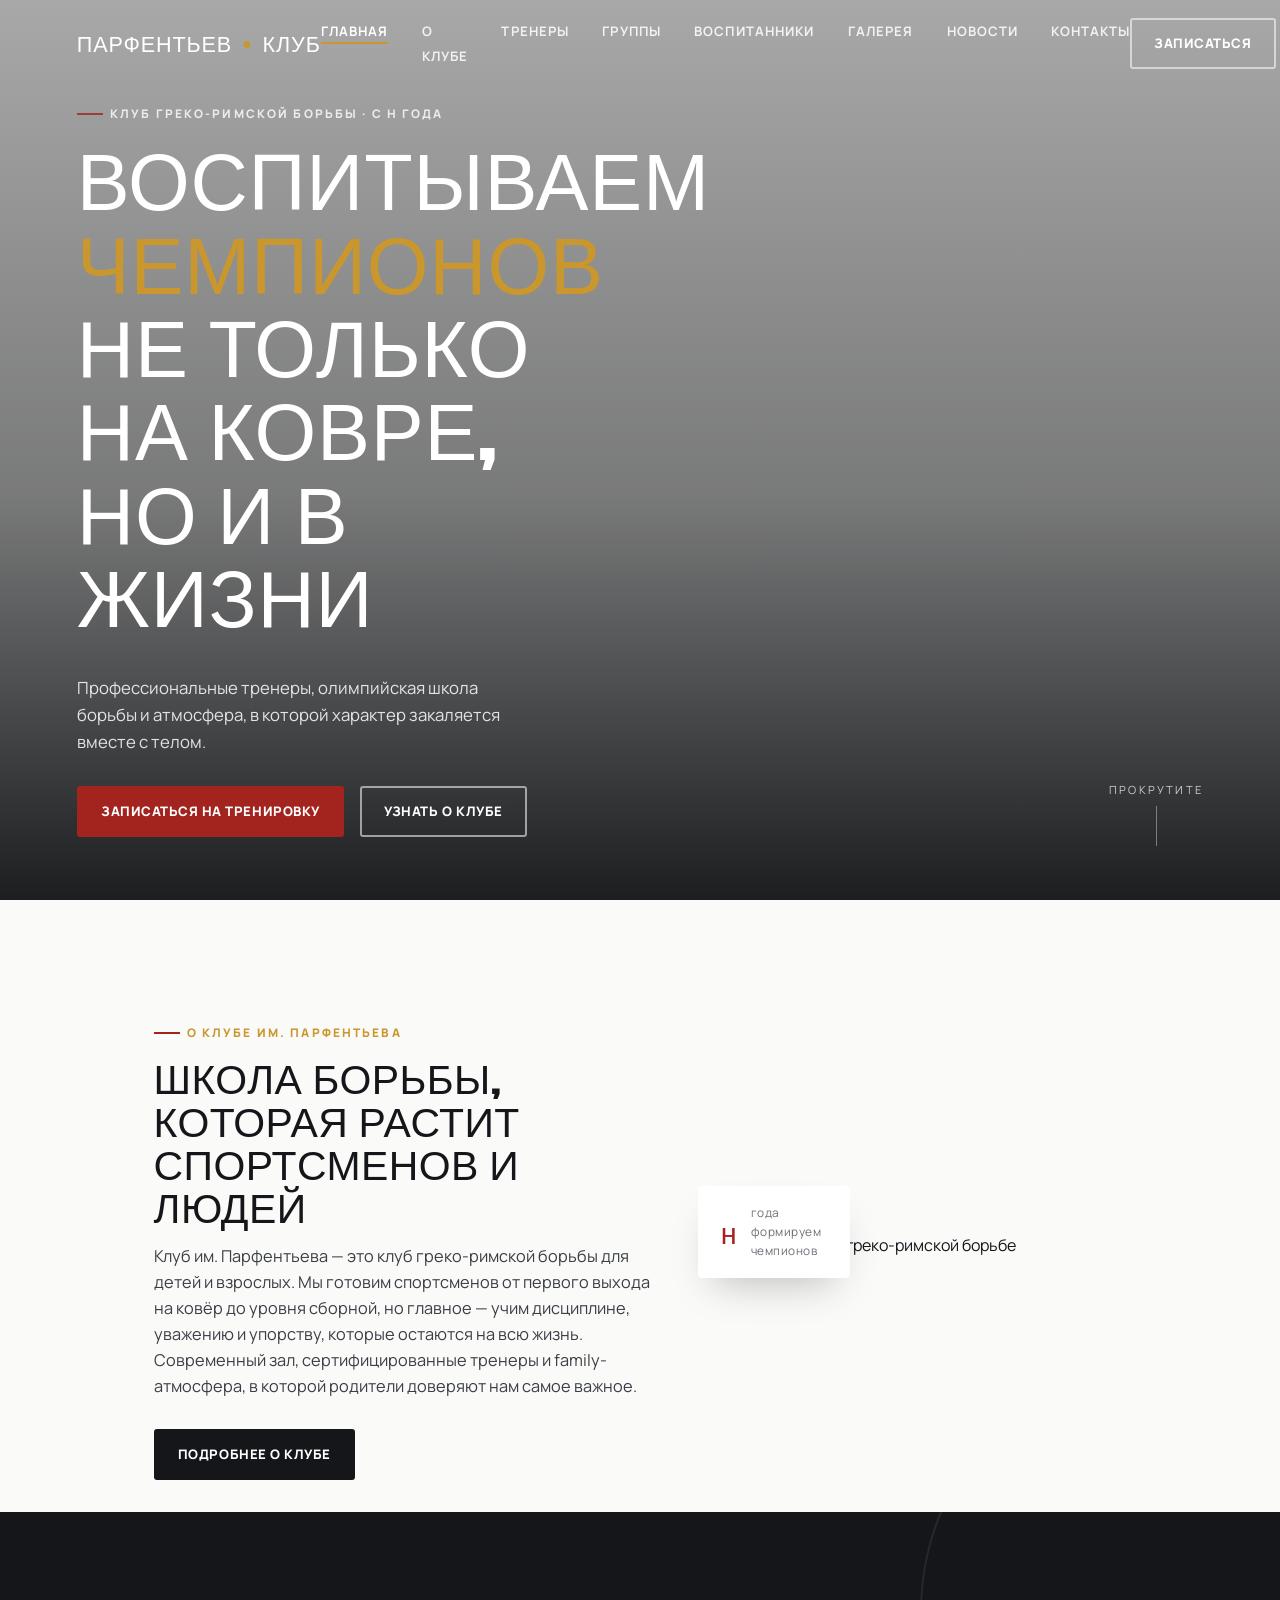
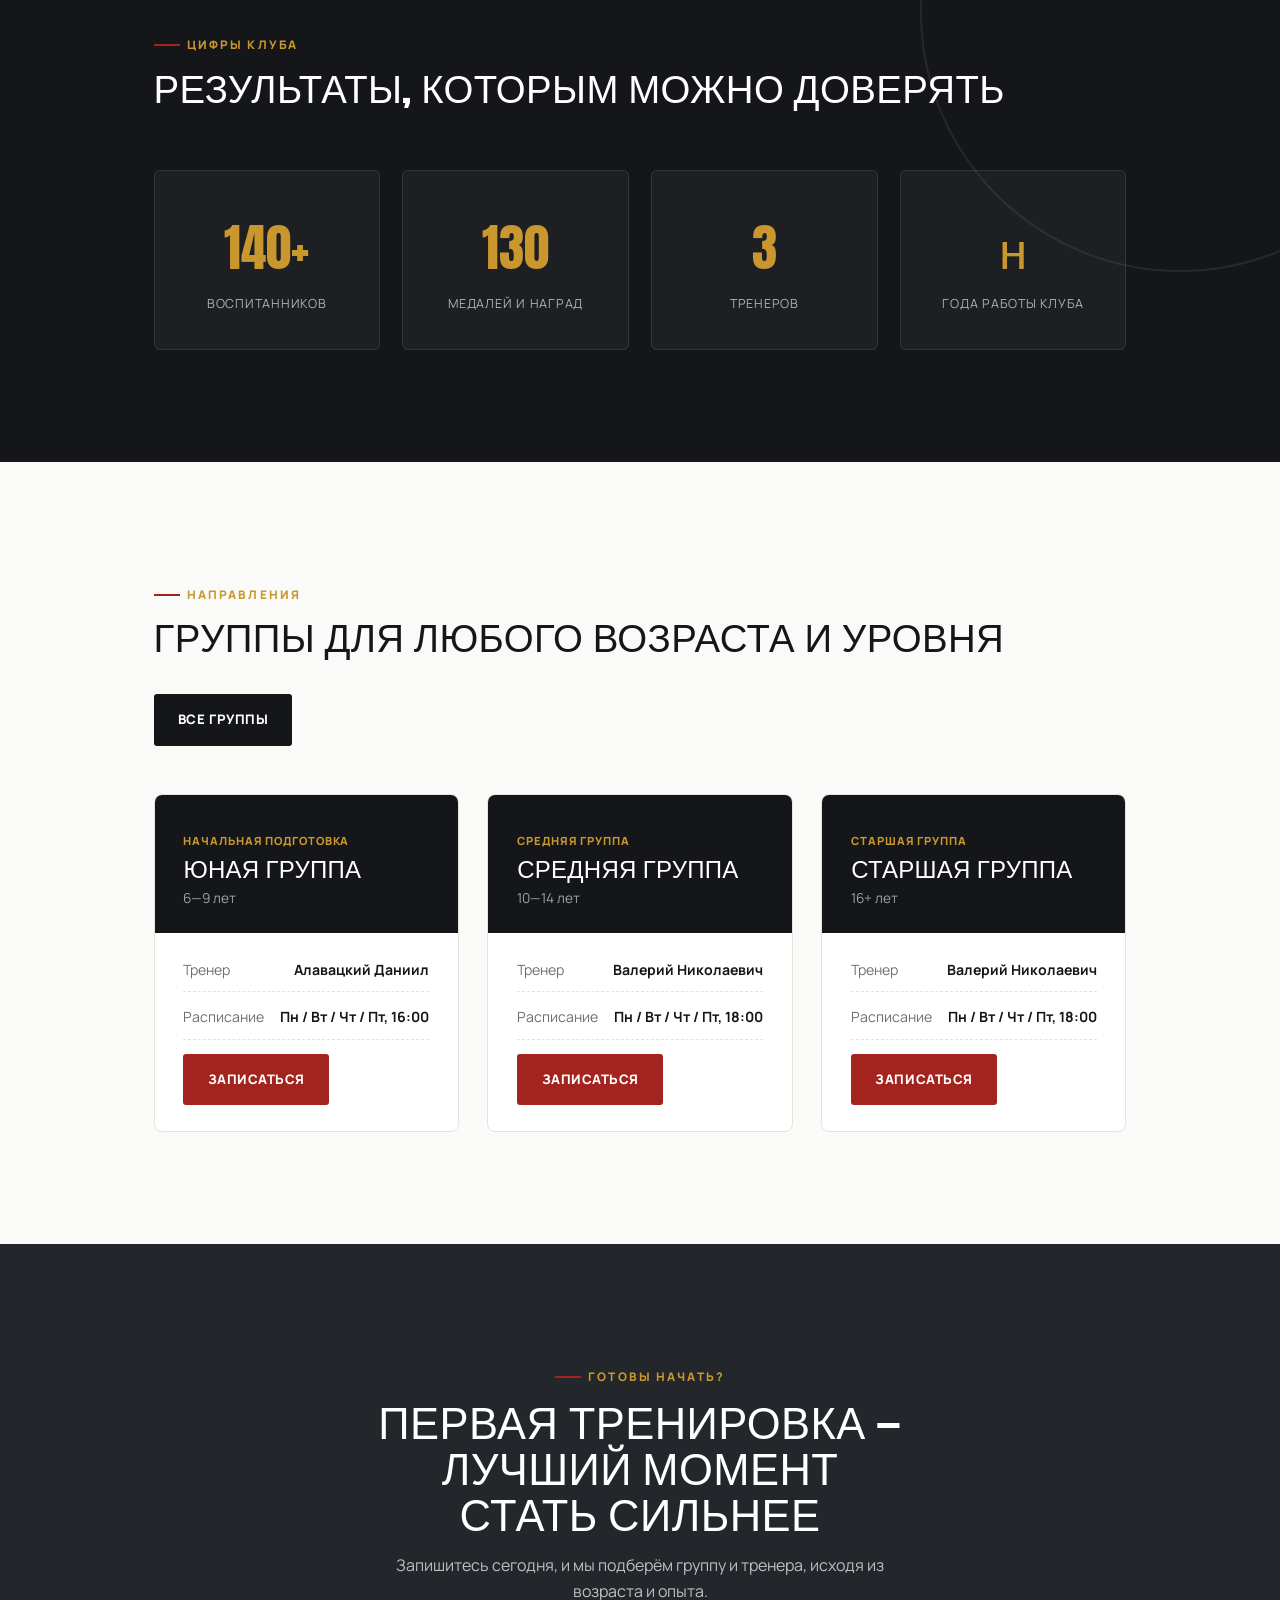
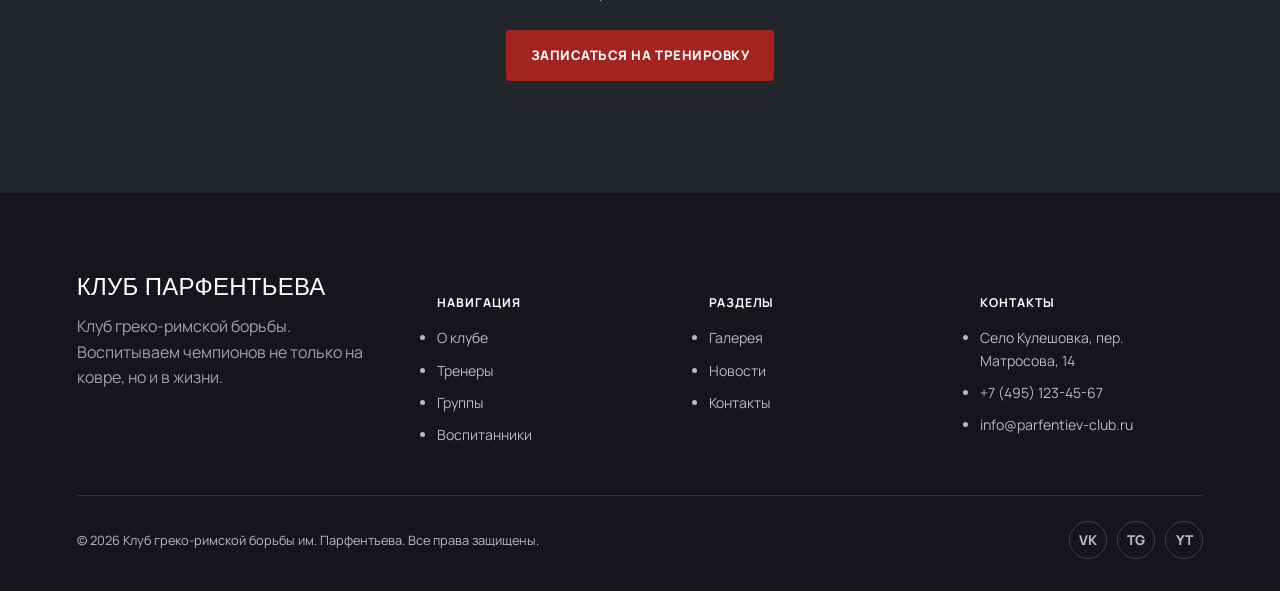
==== commit 7d73d5f8: "Update index.html" ====
--- a/index.html
+++ b/index.html
@@ -1,169 +1,337 @@
 <!doctype html>
+
 <html lang="ru">
+
 <head>
+
   <meta charset="UTF-8">
+
   <meta name="viewport" content="width=device-width, initial-scale=1.0">
+
   <title>Клуб им. Парфентьева — греко-римская борьба | Главная</title>
+
   <meta name="description" content="Клуб греко-римской борьбы им. Парфентьева — воспитываем чемпионов не только на ковре, но и в жизни. Тренировки для детей и взрослых, профессиональные тренеры, регулярные соревнования.">
+
   <link rel="preconnect" href="https://fonts.googleapis.com">
+
   <link href="https://fonts.googleapis.com/css2?family=Anton&family=Manrope:wght@400;500;700;800&display=swap" rel="stylesheet">
+
   <link rel="stylesheet" href="styles.css">
+
 </head>
+
 <body>
 
+
+
 <header class="site-header">
+
   <a href="index.html" class="logo">ПАРФЕНТЬЕВ<span>•</span>КЛУБ</a>
+
   <nav><ul class="nav-links">
+
     <li><a href="index.html" class="active">Главная</a></li>
+
     <li><a href="about.html">О клубе</a></li>
+
     <li><a href="coaches.html">Тренеры</a></li>
+
     <li><a href="groups.html">Группы</a></li>
+
     <li><a href="athletes.html">Воспитанники</a></li>
+
     <li><a href="gallery.html">Галерея</a></li>
+
     <li><a href="news.html">Новости</a></li>
+
     <li><a href="contacts.html">Контакты</a></li>
+
   </ul></nav>
+
   <div class="nav-cta">
+
     <a href="contacts.html" class="btn btn-ghost">Записаться</a>
+
     <button class="burger" aria-label="Меню"><span></span><span></span><span></span></button>
-  </div>
+
+  </div>
+
 </header>
 
+
+
 <section class="hero" style="background-image:url('https://i.ibb.co/pjTxbsX4/aleksanyan.webp');">
+
   <div class="hero-inner">
+
     <p class="eyebrow" style="color:#fff;opacity:.8;">Клуб греко-римской борьбы · с н года</p>
+
     <h1>Воспитываем <em>чемпионов</em><br>не только на ковре,<br>но и в жизни</h1>
+
     <p class="lead">Профессиональные тренеры, олимпийская школа борьбы и атмосфера, в которой характер закаляется вместе с телом.</p>
+
     <div class="hero-actions">
+
       <a href="contacts.html" class="btn btn-primary">Записаться на тренировку</a>
+
       <a href="about.html" class="btn btn-ghost">Узнать о клубе</a>
-    </div>
-  </div>
+
+    </div>
+
+  </div>
+
   <div class="scroll-cue">Прокрутите</div>
-</section>
+
+</section>
+
+
 
 <section class="section" style="padding-bottom:2em;">
+
   <div class="container about-grid reveal">
+
     <div>
+
       <p class="eyebrow">О клубе им. Парфентьева</p>
+
       <h2 style="font-size:clamp(1.8rem,3.2vw,2.6rem);">Школа борьбы, которая растит спортсменов и людей</h2>
+
       <p style="color:var(--graphite);font-size:1.02rem;max-width:54ch;">Клуб им. Парфентьева — это клуб греко-римской борьбы для детей и взрослых. Мы готовим спортсменов от первого выхода на ковёр до уровня сборной, но главное — учим дисциплине, уважению и упорству, которые остаются на всю жизнь. Современный зал, сертифицированные тренеры и family-атмосфера, в которой родители доверяют нам самое важное.</p>
+
       <a href="about.html" class="btn btn-dark" style="margin-top:1em;">Подробнее о клубе</a>
-    </div>
+
+    </div>
+
     <div class="about-photo">
-      <img src="https://commons.wikimedia.org/wiki/Special:FilePath/Wrestling%20match%20in%20greco-roman%20at%20the%20University%20International%20Sports%20Festival.jpg?width=1600" alt="Тренировка по греко-римской борьбе">
+
+      <img src="https://i.ibb.co/B2176Hx7/image.png" alt="Тренировка по греко-римской борьбе">
+
       <div class="tag"><span class="num">н</span><span class="txt">года формируем чемпионов</span></div>
-    </div>
-  </div>
-</section>
+
+    </div>
+
+  </div>
+
+</section>
+
+
 
 <section class="section dark reveal-stagger">
+
   <div class="mat-ring" style="width:520px;height:520px;top:-160px;right:-160px;color:#fff;"></div>
+
   <div class="container">
+
     <div class="flex-between reveal">
+
       <div>
+
         <p class="eyebrow">Цифры клуба</p>
+
         <h2 style="color:#fff;font-size:clamp(1.8rem,3vw,2.4rem);">Результаты, которым можно доверять</h2>
-      </div>
-    </div>
+
+      </div>
+
+    </div>
+
     <div class="stats-grid">
+
       <div class="stat-card reveal" style="--i:0;"><span class="stat-num">140+</span><span class="stat-label">воспитанников</span></div>
+
       <div class="stat-card reveal" style="--i:1;"><span class="stat-num">130</span><span class="stat-label">медалей и наград</span></div>
+
       <div class="stat-card reveal" style="--i:2;"><span class="stat-num">3</span><span class="stat-label">тренеров</span></div>
+
       <div class="stat-card reveal" style="--i:3;"><span class="stat-num">н</span><span class="stat-label">года работы клуба</span></div>
-    </div>
-  </div>
-</section>
+
+    </div>
+
+  </div>
+
+</section>
+
+
 
 <section class="section light" style="background:var(--bg);">
+
   <div class="container">
+
     <div class="flex-between reveal">
+
       <div>
+
         <p class="eyebrow">Направления</p>
+
         <h2 style="font-size:clamp(1.8rem,3vw,2.4rem);">Группы для любого возраста и уровня</h2>
-      </div>
+
+      </div>
+
       <a href="groups.html" class="btn btn-dark">Все группы</a>
-    </div>
+
+    </div>
+
     <div class="cards-grid reveal-stagger">
+
       <div class="group-card reveal" style="--i:0;">
+
         <div class="group-head"><span class="lvl">Начальная подготовка</span><h3>Юная группа</h3><span class="age">6—9 лет</span></div>
+
         <div class="group-body">
+
           <div class="group-row"><span>Тренер</span><span>Алавацкий Даниил</span></div>
+
           <div class="group-row"><span>Расписание</span><span>Пн / Вт / Чт / Пт, 16:00</span></div>
+
           <a href="groups.html" class="btn btn-primary">Записаться</a>
+
         </div>
-      </div>
+
+      </div>
+
       <div class="group-card reveal" style="--i:1;">
+
         <div class="group-head"><span class="lvl">Средняя группа</span><h3>Средняя группа</h3><span class="age">10—14 лет</span></div>
+
         <div class="group-body">
+
           <div class="group-row"><span>Тренер</span><span>Валерий Николаевич</span></div>
+
           <div class="group-row"><span>Расписание</span><span>Пн / Вт / Чт / Пт, 18:00</span></div>
+
           <a href="groups.html" class="btn btn-primary">Записаться</a>
+
         </div>
-      </div>
+
+      </div>
+
       <div class="group-card reveal" style="--i:2;">
+
         <div class="group-head"><span class="lvl">Старшая группа</span><h3>Старшая группа</h3><span class="age">16+ лет</span></div>
+
         <div class="group-body">
+
           <div class="group-row"><span>Тренер</span><span>Валерий Николаевич</span></div>
+
           <div class="group-row"><span>Расписание</span><span>Пн / Вт / Чт / Пт, 18:00</span></div>
+
           <a href="groups.html" class="btn btn-primary">Записаться</a>
+
         </div>
-      </div>
-    </div>
-  </div>
-</section>
+
+      </div>
+
+    </div>
+
+  </div>
+
+</section>
+
+
 
 <section class="section charcoal">
+
   <div class="container reveal" style="text-align:center;max-width:680px;margin-inline:auto;">
+
     <p class="eyebrow" style="justify-content:center;">Готовы начать?</p>
+
     <h2 style="color:#fff;font-size:clamp(1.9rem,3.4vw,2.8rem);">Первая тренировка — лучший момент стать сильнее</h2>
+
     <p style="color:rgba(255,255,255,.7);margin-bottom:1.6em;">Запишитесь сегодня, и мы подберём группу и тренера, исходя из возраста и опыта.</p>
+
     <a href="contacts.html" class="btn btn-primary">Записаться на тренировку</a>
-  </div>
-</section>
+
+  </div>
+
+</section>
+
+
 
 <footer class="footer">
+
   <div class="footer-grid">
+
     <div class="footer-col">
+
       <h4>Клуб Парфентьева</h4>
+
       <p style="max-width:30ch;color:rgba(255,255,255,.6);">Клуб греко-римской борьбы. Воспитываем чемпионов не только на ковре, но и в жизни.</p>
-    </div>
+
+    </div>
+
     <div class="footer-col">
+
       <h5>Навигация</h5>
+
       <ul>
+
         <li><a href="about.html">О клубе</a></li>
+
         <li><a href="coaches.html">Тренеры</a></li>
+
         <li><a href="groups.html">Группы</a></li>
+
         <li><a href="athletes.html">Воспитанники</a></li>
+
       </ul>
-    </div>
+
+    </div>
+
     <div class="footer-col">
+
       <h5>Разделы</h5>
+
       <ul>
+
         <li><a href="gallery.html">Галерея</a></li>
+
         <li><a href="news.html">Новости</a></li>
+
         <li><a href="contacts.html">Контакты</a></li>
+
       </ul>
-    </div>
+
+    </div>
+
     <div class="footer-col">
+
       <h5>Контакты</h5>
+
       <ul>
+
         <li>Село Кулешовка, пер. Матросова, 14</li>
+
         <li>+7 (495) 123-45-67</li>
+
         <li>info@parfentiev-club.ru</li>
+
       </ul>
-    </div>
-  </div>
+
+    </div>
+
+  </div>
+
   <div class="footer-bottom">
+
     <span>© 2026 Клуб греко-римской борьбы им. Парфентьева. Все права защищены.</span>
+
     <div class="footer-social">
+
       <a href="#" aria-label="VK">VK</a>
+
       <a href="#" aria-label="Telegram">TG</a>
+
       <a href="#" aria-label="YouTube">YT</a>
-    </div>
-  </div>
+
+    </div>
+
+  </div>
+
 </footer>
 
+
+
 <script src="main.js"></script>
+
 </body>
+
 </html>
--- a/styles.css
+++ b/styles.css
@@ -1,578 +1,1117 @@
-<!doctype html>
-<html lang="ru">
-<head>
-  <meta charset="UTF-8">
-  <meta name="viewport" content="width=device-width, initial-scale=1.0">
-  <title>Клуб им. Парфентьева — греко-римская борьба | Главная</title>
-  <meta name="description" content="Клуб греко-римской борьбы им. Парфентьева — воспитываем чемпионов не только на ковре, но и в жизни. Тренировки для детей и взрослых, профессиональные тренеры, регулярные соревнования.">
-  <link rel="preconnect" href="https://fonts.googleapis.com">
-  <link href="https://fonts.googleapis.com/css2?family=Anton&family=Manrope:wght@400;500;700;800&display=swap" rel="stylesheet">
-
-  <style>
-    /* =========================================================
-       GRECO — стиль клуба греко-римской борьбы
-       Токены: графит/уголь + золото/красный, шрифты Anton + Manrope
-       ========================================================= */
-
-    :root{
-      --bg:#FAFAF8;
-      --paper:#FFFFFF;
-      --ink:#14161A;
-      --charcoal:#23262B;
-      --graphite:#3A3E45;
-      --line:#E6E3DA;
-      --muted:#6B6F76;
-      --gold:#C9972E;
-      --gold-soft:#E3C07A;
-      --red:#A3231E;
-      --red-soft:#C8453F;
-
-      --display:"Anton", "Oswald", sans-serif;
-      --body:"Manrope", "Inter", sans-serif;
-
-      --maxw:1240px;
-      --pad:6vw;
-
-      --ease:cubic-bezier(.16,.84,.32,1);
-    }
-
-    *{box-sizing:border-box;}
-
-    /* ИСПРАВЛЕНИЕ: Жесткая блокировка горизонтального скролла */
-    html {
-      scroll-behavior:smooth;
-      overflow-x: hidden;
-      width: 100%;
-    }
-    body{
-      margin:0;
-      background:var(--bg);
-      color:var(--ink);
-      font-family:var(--body);
-      font-size:16px;
-      line-height:1.6;
-      -webkit-font-smoothing:antialiased;
-      overflow-x:hidden;
-      width: 100%;
-    }
-
-    img{max-width:100%;display:block;}
-    a{color:inherit;text-decoration:none;}
-    ul{margin:0;padding:0;}
-    h1,h2,h3,h4{
-      font-family:var(--display);
-      font-weight:400;
-      letter-spacing:.01em;
-      text-transform:uppercase;
-      margin:0 0 .4em;
-      line-height:1.05;
-    }
-    .eyebrow{
-      font-family:var(--body);
-      font-weight:800;
-      letter-spacing:.18em;
-      text-transform:uppercase;
-      font-size:.74rem;
-      color:var(--gold);
-      display:inline-flex;
-      align-items:center;
-      gap:.6em;
-    }
-    .eyebrow::before{
-      content:"";
-      width:26px;height:2px;
-      background:var(--red);
-      display:inline-block;
-    }
-    .container{max-width:var(--maxw);margin:0 auto;padding:0 var(--pad);}
-
-    /* ИСПРАВЛЕНИЕ: Обрезаем все, что выходит за рамки секций */
-    section {
-      position:relative;
-      overflow:hidden;
-    }
-
-    :focus-visible{outline:3px solid var(--gold);outline-offset:3px;}
-
-    /* ---------- Mat-ring signature motif ---------- */
-    .mat-ring{
-      position:absolute;
-      border:2px solid currentColor;
-      border-radius:50%;
-      opacity:.08;
-      pointer-events:none;
-    }
-
-    /* ---------- Buttons ---------- */
-    .btn{
-      display:inline-flex;align-items:center;gap:.6em;
-      font-family:var(--body);font-weight:800;
-      letter-spacing:.04em;text-transform:uppercase;font-size:.82rem;
-      padding:1em 1.7em;
-      border-radius:3px;
-      border:2px solid transparent;
-      cursor:pointer;
-      transition:transform .35s var(--ease),background .35s var(--ease),color .35s var(--ease),border-color .35s var(--ease);
-      white-space:nowrap;
-    }
-    .btn-primary{
-      background:var(--red);
-      color:#fff;
-    }
-    .btn-primary:hover{background:#8a1c18;transform:translateY(-2px);}
-    .btn-ghost{
-      background:transparent;
-      border-color:rgba(255,255,255,.55);
-      color:#fff;
-    }
-    .btn-ghost:hover{border-color:var(--gold);color:var(--gold);transform:translateY(-2px);}
-    .btn-dark{
-      background:var(--ink);color:#fff;
-    }
-    .btn-dark:hover{background:var(--red);transform:translateY(-2px);}
-
-    /* ---------- Header / Nav ---------- */
-    .site-header{
-      position:fixed;top:0;left:0;right:0;z-index:100;
-      display:flex;align-items:center;justify-content:space-between;
-      padding:1.1em var(--pad);
-      background:transparent;
-      transition:background .4s var(--ease),padding .4s var(--ease),box-shadow .4s var(--ease);
-    }
-    .site-header.scrolled{
-      background:rgba(20,22,26,.86);
-      backdrop-filter:blur(14px) saturate(140%);
-      padding:.7em var(--pad);
-      box-shadow:0 8px 30px -10px rgba(0,0,0,.4);
-    }
-    .logo{
-      font-family:var(--display);
-      font-size:1.35rem;letter-spacing:.04em;
-      color:#fff;
-      display:flex;align-items:center;gap:.5em;
-    }
-    .logo span{color:var(--gold);}
-    .nav-links{
-      display:flex;gap:2.1em;
-      list-style:none;
-    }
-    .nav-links a{
-      color:#fff;font-size:.82rem;letter-spacing:.08em;
-      text-transform:uppercase;font-weight:700;
-      position:relative;padding:.3em 0;
-      opacity:.85;
-    }
-    .nav-links a::after{
-      content:"";position:absolute;left:0;bottom:0;
-      width:0;height:2px;background:var(--gold);
-      transition:width .35s var(--ease);
-    }
-    .nav-links a:hover,.nav-links a.active{opacity:1;}
-    .nav-links a:hover::after,.nav-links a.active::after{width:100%;}
-    .nav-cta{display:flex;align-items:center;gap:1em;}
-    .burger{
-      display:none;flex-direction:column;gap:5px;
-      background:none;border:none;cursor:pointer;padding:.4em;
-    }
-    .burger span{width:24px;height:2px;background:#fff;display:block;transition:0.3s;}
-
-    @media (max-width:920px){
-      .nav-links{
-        position:fixed;top:0;left:0;right:0;bottom:0;width:100%;
-        background:var(--ink);
-        flex-direction:column;justify-content:center;align-items:center;
-        gap:1.6em;
-        transform:translateX(100%);
-        transition:transform .5s var(--ease);
-        z-index: 110; /* Поднимаем над секциями */
-      }
-      .nav-links.open{transform:translateX(0);}
-      .nav-links a{font-size:1.1rem;}
-      .burger{display:flex;z-index:120;} /* Бургер всегда сверху */
-      .nav-cta .btn-ghost{display:none;}
-    }
-
-    /* ---------- Hero ---------- */
-    .hero{
-      min-height:100vh;
-      display:flex;align-items:flex-end;
-      position:relative;
-      background-size:cover;background-position:center;
-      isolation:isolate;
-    }
-    .hero::before{
-      content:"";position:absolute;inset:0;
-      background:linear-gradient(180deg,rgba(15,16,19,.35) 0%,rgba(15,16,19,.55) 55%,rgba(10,11,13,.92) 100%);
-      z-index:0;
-    }
-    .hero-inner{
-      position:relative;z-index:1;
-      padding:0 var(--pad) 7vh;
-      width:100%;color:#fff;
-    }
-    .hero h1 {
-      font-size: clamp(2.6rem, 6.2vw, 5.4rem);
-      max-width: 100%; /* Убрали 14ch, позволяем тексту занимать нужную ширину */
-      color: #fff;
-      margin-bottom: .5em;
-    }
-
-    /* Оставляем перенос длинных слов только для совсем узких мобильных экранов */
-    @media (max-width: 480px) {
-      .hero h1 {
-        word-break: break-word;
-      }
-    }
-    .hero h1 em{
-      font-style:normal;color:var(--gold);
-    }
-    .hero p.lead{
-      max-width:46ch;font-size:1.05rem;color:rgba(255,255,255,.85);
-      margin-bottom:1.8em;
-    }
-    .hero-actions{display:flex;gap:1em;flex-wrap:wrap;}
-    .scroll-cue{
-      position:absolute;right:var(--pad);bottom:6vh;z-index:1;
-      color:#fff;font-size:.7rem;letter-spacing:.2em;text-transform:uppercase;
-      display:flex;flex-direction:column;align-items:center;gap:.6em;
-      opacity:.75;
-    }
-    .scroll-cue::after{
-      content:"";width:1px;height:40px;background:rgba(255,255,255,.5);
-      animation:scrollcue 1.8s infinite;
-    }
-    @keyframes scrollcue{0%{transform:scaleY(0);transform-origin:top;}50%{transform:scaleY(1);transform-origin:top;}51%{transform-origin:bottom;}100%{transform:scaleY(0);transform-origin:bottom;}}
-
-    /* ---------- Generic section spacing ---------- */
-    .section{padding:7em var(--pad);}
-    .section-tight{padding:4em var(--pad);}
-    .section.dark{background:var(--ink);color:#fff;}
-    .section.charcoal{background:var(--charcoal);color:#fff;}
-    .center{text-align:center;}
-    .intro{max-width:680px;}
-    .intro.center{margin-inline:auto;}
-
-    /* ---------- Reveal on scroll ---------- */
-    .reveal{opacity:1;transform:translateY(0);transition:opacity .9s var(--ease),transform .9s var(--ease);}
-
-    /* ---------- About intro / club description ---------- */
-    .about-grid{
-      display:grid;grid-template-columns:1.1fr .9fr;gap:4em;align-items:center;
-    }
-    @media (max-width:820px){.about-grid{grid-template-columns:1fr;gap:2.5em;}}
-    .about-photo{position:relative;}
-    .about-photo img{border-radius:4px;box-shadow:0 30px 60px -20px rgba(0,0,0,.35);}
-    .about-photo .tag{
-      position:absolute;bottom:-1.2em;left:-1.2em;
-      background:var(--paper);padding:1.1em 1.4em;
-      border-radius:4px;box-shadow:0 20px 40px -16px rgba(0,0,0,.25);
-      display:flex;align-items:center;gap:.9em;
-      z-index: 10;
-    }
-    .about-photo .tag .num{font-family:var(--display);font-size:1.8rem;color:var(--red);}
-    .about-photo .tag .txt{font-size:.74rem;letter-spacing:.04em;color:var(--muted);max-width:11ch;}
-
-    /* ---------- Stats ---------- */
-    .stats-grid{
-      display:grid;grid-template-columns:repeat(4,1fr);gap:1.4em;
-    }
-    @media (max-width:880px){.stats-grid{grid-template-columns:repeat(2,1fr);}}
-    .stat-card{
-      background:rgba(255,255,255,.04);
-      border:1px solid rgba(255,255,255,.1);
-      border-radius:6px;
-      padding:2.2em 1.6em;
-      text-align:center;
-      transition:transform .5s var(--ease),background .5s var(--ease),border-color .5s var(--ease);
-    }
-    .stat-card:hover{
-      transform:translateY(-8px);
-      background:rgba(255,255,255,.07);
-      border-color:var(--gold);
-    }
-    .stat-num{
-      font-family:var(--display);font-size:clamp(2.3rem,4vw,3.4rem);
-      color:var(--gold);display:block;
-    }
-    .stat-label{
-      font-size:.78rem;letter-spacing:.06em;text-transform:uppercase;
-      color:rgba(255,255,255,.65);margin-top:.4em;display:block;
-    }
-
-    /* ---------- Cards general ---------- */
-    .cards-grid{
-      display:grid;grid-template-columns:repeat(3,1fr);gap:1.8em;
-    }
-    @media (max-width:980px){.cards-grid{grid-template-columns:repeat(2,1fr);}}
-    @media (max-width:620px){.cards-grid{grid-template-columns:1fr;}}
-
-    /* Group cards */
-    .group-card{
-      background:var(--paper);border-radius:8px;overflow:hidden;
-      border:1px solid var(--line);
-      display:flex;flex-direction:column;
-      transition:transform .5s var(--ease),box-shadow .5s var(--ease);
-    }
-    .group-card:hover{transform:translateY(-8px);box-shadow:0 26px 50px -22px rgba(0,0,0,.25);}
-    .group-head{
-      padding:2em 1.8em 1.4em;
-      background:var(--ink);color:#fff;position:relative;overflow:hidden;
-    }
-    .group-head .lvl{
-      display:inline-block;font-size:.7rem;letter-spacing:.08em;text-transform:uppercase;
-      color:var(--gold);font-weight:800;margin-bottom:.6em;
-    }
-    .group-head h3{font-size:1.5rem;margin-bottom:.15em;}
-    .group-head .age{color:rgba(255,255,255,.6);font-size:.85rem;}
-    .group-body{padding:1.6em 1.8em;flex:1;display:flex;flex-direction:column;gap:.9em;}
-    .group-row{display:flex;justify-content:space-between;font-size:.88rem;border-bottom:1px dashed var(--line);padding-bottom:.7em;}
-    .group-row span:first-child{color:var(--muted);}
-    .group-row span:last-child{font-weight:700;text-align:right;}
-    .group-body .btn{margin-top:auto;align-self:flex-start;}
-
-    /* Footer */
-    .footer{
-      background:var(--ink);color:rgba(255,255,255,.7);
-      padding:5em var(--pad) 2em;
-    }
-    .footer-grid{
-      display:grid;grid-template-columns:1.4fr 1fr 1fr 1fr;gap:3em;
-      padding-bottom:3em;border-bottom:1px solid rgba(255,255,255,.1);
-    }
-    @media (max-width:880px){.footer-grid{grid-template-columns:1fr 1fr;}}
-    .footer h4{color:#fff;font-size:1.5rem;}
-    .footer-col h5{
-      color:#fff;font-size:.76rem;letter-spacing:.08em;text-transform:uppercase;margin-bottom:1.2em;
-    }
-    .footer-col ul{display:flex;flex-direction:column;gap:.7em;font-size:.88rem;}
-    .footer-col ul a:hover{color:var(--gold);}
-    .footer-bottom{
-      display:flex;justify-content:space-between;align-items:center;flex-wrap:wrap;gap:1em;
-      padding-top:2em;font-size:.8rem;
-    }
-    .footer-social{display:flex;gap:.8em;}
-    .footer-social a{
-      width:38px;height:38px;border-radius:50%;border:1px solid rgba(255,255,255,.18);
-      display:flex;align-items:center;justify-content:center;font-size:.85rem;font-weight:800;
-      transition:all .3s;
-    }
-    .footer-social a:hover{background:var(--gold);color:var(--ink);border-color:var(--gold);}
-
-    /* ---------- Deeper mobile responsiveness ---------- */
-    @media (max-width:720px){
-      .section{padding:4.5em var(--pad);}
-      .section-tight{padding:3em var(--pad);}
-      .stats-grid{grid-template-columns:repeat(2,1fr);gap:1em;}
-      .group-head h3{font-size:1.25rem;}
-      .footer{padding:3.5em var(--pad) 1.6em;}
-      .hero-actions{flex-direction:column;align-items:stretch;}
-      .hero-actions .btn{justify-content:center;}
-      .scroll-cue{display:none;}
-    }
-    @media (max-width:480px){
-      :root{--pad:5.5vw;}
-      .stats-grid{grid-template-columns:1fr 1fr;}
-      .stat-card{padding:1.6em 1em;}
-      .cards-grid{grid-template-columns:1fr !important;}
-      .group-row{font-size:.82rem;}
-      .btn{font-size:.76rem;padding:.95em 1.4em;width:100%;justify-content:center;}
-      .nav-cta .btn-ghost{display:none;}
-      .logo{font-size:1.1rem;}
-      .footer-bottom{flex-direction:column;align-items:flex-start;}
-      .about-photo .tag { left: 0; right: 0; bottom: -20px; justify-content: center; }
-    }
-
-    /* utility */
-    .flex-between{display:flex;justify-content:space-between;align-items:flex-end;flex-wrap:wrap;gap:1.4em;margin-bottom:3em;}
-  </style>
-</head>
-<body>
-
-<header class="site-header" id="siteHeader">
-  <a href="index.html" class="logo">ПАРФЕНТЬЕВ<span>•</span>КЛУБ</a>
-  <nav><ul class="nav-links" id="navLinks">
-    <li><a href="index.html" class="active">Главная</a></li>
-    <li><a href="about.html">О клубе</a></li>
-    <li><a href="coaches.html">Тренеры</a></li>
-    <li><a href="groups.html">Группы</a></li>
-    <li><a href="athletes.html">Воспитанники</a></li>
-    <li><a href="gallery.html">Галерея</a></li>
-    <li><a href="news.html">Новости</a></li>
-    <li><a href="contacts.html">Контакты</a></li>
-  </ul></nav>
-  <div class="nav-cta">
-    <a href="contacts.html" class="btn btn-ghost">Записаться</a>
-    <button class="burger" id="burgerBtn" aria-label="Меню"><span></span><span></span><span></span></button>
-  </div>
-</header>
-
-<section class="hero" style="background-image:url('https://i.ibb.co/pjTxbsX4/aleksanyan.webp');">
-  <div class="hero-inner">
-    <p class="eyebrow" style="color:#fff;opacity:.8;">Клуб греко-римской борьбы · с н года</p>
-    <h1>Воспитываем <em>чемпионов</em><br>не только на ковре,<br>но и в жизни</h1>
-    <p class="lead">Профессиональные тренеры, олимпийская школа борьбы и атмосфера, в которой характер закаляется вместе с телом.</p>
-    <div class="hero-actions">
-      <a href="contacts.html" class="btn btn-primary">Записаться на тренировку</a>
-      <a href="about.html" class="btn btn-ghost">Узнать о клубе</a>
-    </div>
-  </div>
-  <div class="scroll-cue">Прокрутите</div>
-</section>
-
-<section class="section" style="padding-bottom:2em;">
-  <div class="container about-grid reveal">
-    <div>
-      <p class="eyebrow">О клубе им. Парфентьева</p>
-      <h2 style="font-size:clamp(1.8rem,3.2vw,2.6rem);">Школа борьбы, которая растит спортсменов и людей</h2>
-      <p style="color:var(--graphite);font-size:1.02rem;max-width:54ch;">Клуб им. Парфентьева — это клуб греко-римской борьбы для детей и взрослых. Мы готовим спортсменов от первого выхода на ковёр до уровня сборной, но главное — учим дисциплине, уважению и упорству, которые остаются на всю жизнь. Современный зал, сертифицированные тренеры и family-атмосфера, в которой родители доверяют нам самое важное.</p>
-      <a href="about.html" class="btn btn-dark" style="margin-top:1em;">Подробнее о клубе</a>
-    </div>
-    <div class="about-photo">
-      <img src="https://i.ibb.co/B2176Hx7/image.png" alt="Тренировка по греко-римской борьбе">
-      <div class="tag"><span class="num">н</span><span class="txt">года формируем чемпионов</span></div>
-    </div>
-  </div>
-</section>
-
-<section class="section dark reveal-stagger">
-  <div class="mat-ring" style="width:520px;height:520px;top:-160px;right:-160px;color:#fff;"></div>
-  <div class="container">
-    <div class="flex-between reveal">
-      <div>
-        <p class="eyebrow">Цифры клуба</p>
-        <h2 style="color:#fff;font-size:clamp(1.8rem,3vw,2.4rem);">Результаты, которым можно доверять</h2>
-      </div>
-    </div>
-    <div class="stats-grid">
-      <div class="stat-card reveal" style="--i:0;"><span class="stat-num">140+</span><span class="stat-label">воспитанников</span></div>
-      <div class="stat-card reveal" style="--i:1;"><span class="stat-num">130</span><span class="stat-label">медалей и наград</span></div>
-      <div class="stat-card reveal" style="--i:2;"><span class="stat-num">3</span><span class="stat-label">тренеров</span></div>
-      <div class="stat-card reveal" style="--i:3;"><span class="stat-num">н</span><span class="stat-label">года работы клуба</span></div>
-    </div>
-  </div>
-</section>
-
-<section class="section light" style="background:var(--bg);">
-  <div class="container">
-    <div class="flex-between reveal">
-      <div>
-        <p class="eyebrow">Направления</p>
-        <h2 style="font-size:clamp(1.8rem,3vw,2.4rem);">Группы для любого возраста и уровня</h2>
-      </div>
-      <a href="groups.html" class="btn btn-dark">Все группы</a>
-    </div>
-    <div class="cards-grid reveal-stagger">
-      <div class="group-card reveal" style="--i:0;">
-        <div class="group-head"><span class="lvl">Начальная подготовка</span><h3>Юная группа</h3><span class="age">6—9 лет</span></div>
-        <div class="group-body">
-          <div class="group-row"><span>Тренер</span><span>Алавацкий Даниил</span></div>
-          <div class="group-row"><span>Расписание</span><span>Пн / Вт / Чт / Пт, 16:00</span></div>
-          <a href="groups.html" class="btn btn-primary">Записаться</a>
-        </div>
-      </div>
-      <div class="group-card reveal" style="--i:1;">
-        <div class="group-head"><span class="lvl">Средняя группа</span><h3>Средняя группа</h3><span class="age">10—14 лет</span></div>
-        <div class="group-body">
-          <div class="group-row"><span>Тренер</span><span>Валерий Николаевич</span></div>
-          <div class="group-row"><span>Расписание</span><span>Пн / Вт / Чт / Пт, 18:00</span></div>
-          <a href="groups.html" class="btn btn-primary">Записаться</a>
-        </div>
-      </div>
-      <div class="group-card reveal" style="--i:2;">
-        <div class="group-head"><span class="lvl">Старшая группа</span><h3>Старшая группа</h3><span class="age">16+ лет</span></div>
-        <div class="group-body">
-          <div class="group-row"><span>Тренер</span><span>Валерий Николаевич</span></div>
-          <div class="group-row"><span>Расписание</span><span>Пн / Вт / Чт / Пт, 18:00</span></div>
-          <a href="groups.html" class="btn btn-primary">Записаться</a>
-        </div>
-      </div>
-    </div>
-  </div>
-</section>
-
-<section class="section charcoal">
-  <div class="container reveal" style="text-align:center;max-width:680px;margin-inline:auto;">
-    <p class="eyebrow" style="justify-content:center;">Готовы начать?</p>
-    <h2 style="color:#fff;font-size:clamp(1.9rem,3.4vw,2.8rem);">Первая тренировка — лучший момент стать сильнее</h2>
-    <p style="color:rgba(255,255,255,.7);margin-bottom:1.6em;">Запишитесь сегодня, и мы подберём группу и тренера, исходя из возраста и опыта.</p>
-    <a href="contacts.html" class="btn btn-primary">Записаться на тренировку</a>
-  </div>
-</section>
-
-<footer class="footer">
-  <div class="footer-grid">
-    <div class="footer-col">
-      <h4>Клуб Парфентьева</h4>
-      <p style="max-width:30ch;color:rgba(255,255,255,.6);">Клуб греко-римской борьбы. Воспитываем чемпионов не только на ковре, но и в жизни.</p>
-    </div>
-    <div class="footer-col">
-      <h5>Навигация</h5>
-      <ul>
-        <li><a href="about.html">О клубе</a></li>
-        <li><a href="coaches.html">Тренеры</a></li>
-        <li><a href="groups.html">Группы</a></li>
-        <li><a href="athletes.html">Воспитанники</a></li>
-      </ul>
-    </div>
-    <div class="footer-col">
-      <h5>Разделы</h5>
-      <ul>
-        <li><a href="gallery.html">Галерея</a></li>
-        <li><a href="news.html">Новости</a></li>
-        <li><a href="contacts.html">Контакты</a></li>
-      </ul>
-    </div>
-    <div class="footer-col">
-      <h5>Контакты</h5>
-      <ul>
-        <li>Село Кулешовка, пер. Матросова, 14</li>
-        <li>+7 (495) 123-45-67</li>
-        <li>info@parfentiev-club.ru</li>
-      </ul>
-    </div>
-  </div>
-  <div class="footer-bottom">
-    <span>© 2026 Клуб греко-римской борьбы им. Парфентьева. Все права защищены.</span>
-    <div class="footer-social">
-      <a href="#" aria-label="VK">VK</a>
-      <a href="#" aria-label="Telegram">TG</a>
-      <a href="#" aria-label="YouTube">YT</a>
-    </div>
-  </div>
-</footer>
-
-<script>
-  document.addEventListener('DOMContentLoaded', () => {
-    const burgerBtn = document.getElementById('burgerBtn');
-    const navLinks = document.getElementById('navLinks');
-    const siteHeader = document.getElementById('siteHeader');
-
-    if(burgerBtn && navLinks) {
-      burgerBtn.addEventListener('click', () => {
-        navLinks.classList.toggle('open');
-
-        // Микро-анимация бургера (превращение в крестик)
-        if(navLinks.classList.contains('open')){
-          burgerBtn.children[0].style.transform = 'rotate(45deg) translate(5px, 5px)';
-          burgerBtn.children[1].style.opacity = '0';
-          burgerBtn.children[2].style.transform = 'rotate(-45deg) translate(5px, -5px)';
-        } else {
-          burgerBtn.children[0].style.transform = 'none';
-          burgerBtn.children[1].style.opacity = '1';
-          burgerBtn.children[2].style.transform = 'none';
-        }
-      });
-    }
-
-    window.addEventListener('scroll', () => {
-      if (window.scrollY > 50) {
-        siteHeader.classList.add('scrolled');
-      } else {
-        siteHeader.classList.remove('scrolled');
-      }
-    });
-  });
-</script>
-
-</body>
-</html>
+:root{
+
+--bg:#FAFAF8;
+
+--paper:#FFFFFF;
+
+--ink:#14161A;
+
+--charcoal:#23262B;
+
+--graphite:#3A3E45;
+
+--line:#E6E3DA;
+
+--muted:#6B6F76;
+
+--gold:#C9972E;
+
+--gold-soft:#E3C07A;
+
+--red:#A3231E;
+
+--red-soft:#C8453F;
+
+
+
+--display:"Anton", "Oswald", sans-serif;
+
+--body:"Manrope", "Inter", sans-serif;
+
+
+
+--maxw:1240px;
+
+--pad:6vw;
+
+
+
+--ease:cubic-bezier(.16,.84,.32,1);
+
+}
+
+
+
+*{box-sizing:border-box;}
+
+html{scroll-behavior:smooth;}
+
+body{
+
+margin:0;
+
+background:var(--bg);
+
+color:var(--ink);
+
+font-family:var(--body);
+
+font-size:16px;
+
+line-height:1.6;
+
+-webkit-font-smoothing:antialiased;
+
+overflow-x:hidden;
+
+}
+
+img{max-width:100%;display:block;}
+
+a{color:inherit;text-decoration:none;}
+
+ul{margin:0;padding:0;}
+
+h1,h2,h3,h4{
+
+font-family:var(--display);
+
+font-weight:400;
+
+letter-spacing:.01em;
+
+text-transform:uppercase;
+
+margin:0 0 .4em;
+
+line-height:1.05;
+
+}
+
+.eyebrow{
+
+font-family:var(--body);
+
+font-weight:800;
+
+letter-spacing:.18em;
+
+text-transform:uppercase;
+
+font-size:.74rem;
+
+color:var(--gold);
+
+display:inline-flex;
+
+align-items:center;
+
+gap:.6em;
+
+}
+
+.eyebrow::before{
+
+content:"";
+
+width:26px;height:2px;
+
+background:var(--red);
+
+display:inline-block;
+
+}
+
+.container{max-width:var(--maxw);margin:0 auto;padding:0 var(--pad);}
+
+section{position:relative;}
+
+
+
+:focus-visible{outline:3px solid var(--gold);outline-offset:3px;}
+
+
+
+/* ---------- Mat-ring signature motif ---------- */
+
+.mat-ring{
+
+position:absolute;
+
+border:2px solid currentColor;
+
+border-radius:50%;
+
+opacity:.08;
+
+pointer-events:none;
+
+}
+
+
+
+/* ---------- Buttons ---------- */
+
+.btn{
+
+display:inline-flex;align-items:center;gap:.6em;
+
+font-family:var(--body);font-weight:800;
+
+letter-spacing:.04em;text-transform:uppercase;font-size:.82rem;
+
+padding:1em 1.7em;
+
+border-radius:3px;
+
+border:2px solid transparent;
+
+cursor:pointer;
+
+transition:transform .35s var(--ease),background .35s var(--ease),color .35s var(--ease),border-color .35s var(--ease);
+
+white-space:nowrap;
+
+}
+
+.btn-primary{
+
+background:var(--red);
+
+color:#fff;
+
+}
+
+.btn-primary:hover{background:#8a1c18;transform:translateY(-2px);}
+
+.btn-ghost{
+
+background:transparent;
+
+border-color:rgba(255,255,255,.55);
+
+color:#fff;
+
+}
+
+.btn-ghost:hover{border-color:var(--gold);color:var(--gold);transform:translateY(-2px);}
+
+.btn-dark{
+
+background:var(--ink);color:#fff;
+
+}
+
+.btn-dark:hover{background:var(--red);transform:translateY(-2px);}
+
+
+
+/* ---------- Header / Nav ---------- */
+
+.site-header{
+
+position:fixed;top:0;left:0;right:0;z-index:100;
+
+display:flex;align-items:center;justify-content:space-between;
+
+padding:1.1em var(--pad);
+
+background:transparent;
+
+transition:background .4s var(--ease),padding .4s var(--ease),box-shadow .4s var(--ease);
+
+}
+
+.site-header.scrolled{
+
+background:rgba(20,22,26,.86);
+
+backdrop-filter:blur(14px) saturate(140%);
+
+padding:.7em var(--pad);
+
+box-shadow:0 8px 30px -10px rgba(0,0,0,.4);
+
+}
+
+.logo{
+
+font-family:var(--display);
+
+font-size:1.35rem;letter-spacing:.04em;
+
+color:#fff;
+
+display:flex;align-items:center;gap:.5em;
+
+}
+
+.logo span{color:var(--gold);}
+
+.nav-links{
+
+display:flex;gap:2.1em;
+
+list-style:none;
+
+}
+
+.nav-links a{
+
+color:#fff;font-size:.82rem;letter-spacing:.08em;
+
+text-transform:uppercase;font-weight:700;
+
+position:relative;padding:.3em 0;
+
+opacity:.85;
+
+}
+
+.nav-links a::after{
+
+content:"";position:absolute;left:0;bottom:0;
+
+width:0;height:2px;background:var(--gold);
+
+transition:width .35s var(--ease);
+
+}
+
+.nav-links a:hover,.nav-links a.active{opacity:1;}
+
+.nav-links a:hover::after,.nav-links a.active::after{width:100%;}
+
+.nav-cta{display:flex;align-items:center;gap:1em;}
+
+.burger{
+
+display:none;flex-direction:column;gap:5px;
+
+background:none;border:none;cursor:pointer;padding:.4em;
+
+}
+
+.burger span{width:24px;height:2px;background:#fff;display:block;}
+
+
+
+@media (max-width:920px){
+
+.nav-links{
+
+position:fixed;inset:0;top:0;
+
+background:var(--ink);
+
+flex-direction:column;justify-content:center;align-items:center;
+
+gap:1.6em;
+
+transform:translateX(100%);
+
+transition:transform .5s var(--ease);
+
+}
+
+.nav-links.open{transform:translateX(0);}
+
+.nav-links a{font-size:1.1rem;}
+
+.burger{display:flex;z-index:120;}
+
+.nav-cta .btn-ghost{display:none;}
+
+}
+
+
+
+/* ---------- Hero ---------- */
+
+.hero{
+
+min-height:100vh;
+
+display:flex;align-items:flex-end;
+
+position:relative;
+
+background-size:cover;background-position:center;
+
+isolation:isolate;
+
+}
+
+.hero::before{
+
+content:"";position:absolute;inset:0;
+
+background:linear-gradient(180deg,rgba(15,16,19,.35) 0%,rgba(15,16,19,.55) 55%,rgba(10,11,13,.92) 100%);
+
+z-index:0;
+
+}
+
+.hero-inner{
+
+position:relative;z-index:1;
+
+padding:0 var(--pad) 7vh;
+
+width:100%;color:#fff;
+
+}
+
+.hero h1{
+
+font-size:clamp(2.6rem,6.2vw,5.4rem);
+
+max-width:14ch;
+
+color:#fff;
+
+margin-bottom:.5em;
+
+}
+
+.hero h1 em{
+
+font-style:normal;color:var(--gold);
+
+}
+
+.hero p.lead{
+
+max-width:46ch;font-size:1.05rem;color:rgba(255,255,255,.85);
+
+margin-bottom:1.8em;
+
+}
+
+.hero-actions{display:flex;gap:1em;flex-wrap:wrap;}
+
+.scroll-cue{
+
+position:absolute;right:var(--pad);bottom:6vh;z-index:1;
+
+color:#fff;font-size:.7rem;letter-spacing:.2em;text-transform:uppercase;
+
+display:flex;flex-direction:column;align-items:center;gap:.6em;
+
+opacity:.75;
+
+}
+
+.scroll-cue::after{
+
+content:"";width:1px;height:40px;background:rgba(255,255,255,.5);
+
+animation:scrollcue 1.8s infinite;
+
+}
+
+@keyframes scrollcue{0%{transform:scaleY(0);transform-origin:top;}50%{transform:scaleY(1);transform-origin:top;}51%{transform-origin:bottom;}100%{transform:scaleY(0);transform-origin:bottom;}}
+
+
+
+/* ---------- Diagonal divider ---------- */
+
+.divider{
+
+height:8vw;max-height:120px;
+
+background:var(--ink);
+
+clip-path:polygon(0 100%,100% 0,100% 100%);
+
+}
+
+.divider.flip{clip-path:polygon(0 0,100% 100%,0 100%);}
+
+.divider.light{background:var(--bg);}
+
+
+
+/* ---------- Generic section spacing ---------- */
+
+.section{padding:7em var(--pad);}
+
+.section-tight{padding:4em var(--pad);}
+
+.section.dark{background:var(--ink);color:#fff;}
+
+.section.charcoal{background:var(--charcoal);color:#fff;}
+
+.center{text-align:center;}
+
+.intro{max-width:680px;}
+
+.intro.center{margin-inline:auto;}
+
+
+
+/* ---------- Reveal on scroll ---------- */
+
+.reveal{opacity:0;transform:translateY(36px);transition:opacity .9s var(--ease),transform .9s var(--ease);}
+
+.reveal.in{opacity:1;transform:translateY(0);}
+
+.reveal-stagger > * {transition-delay:calc(var(--i,0) * 90ms);}
+
+
+
+/* ---------- About intro / club description ---------- */
+
+.about-grid{
+
+display:grid;grid-template-columns:1.1fr .9fr;gap:4em;align-items:center;
+
+}
+
+@media (max-width:820px){.about-grid{grid-template-columns:1fr;gap:2.5em;}}
+
+.about-photo{position:relative;}
+
+.about-photo img{border-radius:4px;box-shadow:0 30px 60px -20px rgba(0,0,0,.35);}
+
+.about-photo .tag{
+
+position:absolute;bottom:-1.2em;left:-1.2em;
+
+background:var(--paper);padding:1.1em 1.4em;
+
+border-radius:4px;box-shadow:0 20px 40px -16px rgba(0,0,0,.25);
+
+display:flex;align-items:center;gap:.9em;
+
+}
+
+.about-photo .tag .num{font-family:var(--display);font-size:1.8rem;color:var(--red);}
+
+.about-photo .tag .txt{font-size:.74rem;letter-spacing:.04em;color:var(--muted);max-width:11ch;}
+
+
+
+/* ---------- Stats ---------- */
+
+.stats-grid{
+
+display:grid;grid-template-columns:repeat(4,1fr);gap:1.4em;
+
+}
+
+@media (max-width:880px){.stats-grid{grid-template-columns:repeat(2,1fr);}}
+
+.stat-card{
+
+background:rgba(255,255,255,.04);
+
+border:1px solid rgba(255,255,255,.1);
+
+border-radius:6px;
+
+padding:2.2em 1.6em;
+
+text-align:center;
+
+transition:transform .5s var(--ease),background .5s var(--ease),border-color .5s var(--ease);
+
+}
+
+.stat-card:hover{
+
+transform:translateY(-8px);
+
+background:rgba(255,255,255,.07);
+
+border-color:var(--gold);
+
+}
+
+.stat-num{
+
+font-family:var(--display);font-size:clamp(2.3rem,4vw,3.4rem);
+
+color:var(--gold);display:block;
+
+}
+
+.stat-label{
+
+font-size:.78rem;letter-spacing:.06em;text-transform:uppercase;
+
+color:rgba(255,255,255,.65);margin-top:.4em;display:block;
+
+}
+
+
+
+/* ---------- Cards general ---------- */
+
+.glass{
+
+background:rgba(255,255,255,.07);
+
+backdrop-filter:blur(16px) saturate(160%);
+
+border:1px solid rgba(255,255,255,.14);
+
+}
+
+
+
+.cards-grid{
+
+display:grid;grid-template-columns:repeat(3,1fr);gap:1.8em;
+
+}
+
+@media (max-width:980px){.cards-grid{grid-template-columns:repeat(2,1fr);}}
+
+@media (max-width:620px){.cards-grid{grid-template-columns:1fr;}}
+
+
+
+/* Coach cards */
+
+.coach-card{
+
+cursor:pointer;
+
+position:relative;border-radius:6px;overflow:hidden;
+
+aspect-ratio:3/4;
+
+box-shadow:0 18px 40px -18px rgba(0,0,0,.25);
+
+transition:transform .5s var(--ease),box-shadow .5s var(--ease);
+
+}
+
+.coach-card img{width:100%;height:100%;object-fit:cover;transition:transform .8s var(--ease);}
+
+.coach-card:hover{transform:translateY(-8px);box-shadow:0 28px 50px -16px rgba(0,0,0,.35);}
+
+.coach-card:hover img{transform:scale(1.06);}
+
+.coach-overlay{
+
+position:absolute;left:0;right:0;bottom:0;padding:1.4em 1.2em 1.2em;
+
+background:linear-gradient(180deg,transparent,rgba(10,11,13,.92));
+
+color:#fff;
+
+}
+
+.coach-overlay h3{font-size:1.2rem;margin-bottom:.1em;}
+
+.coach-overlay p{font-size:.78rem;letter-spacing:.05em;text-transform:uppercase;color:var(--gold-soft);margin:0;}
+
+
+
+/* Modal */
+
+.modal-backdrop{
+
+position:fixed;inset:0;background:rgba(10,11,13,.78);
+
+display:flex;align-items:center;justify-content:center;
+
+z-index:300;opacity:0;pointer-events:none;
+
+transition:opacity .4s var(--ease);
+
+padding:4vh 4vw;
+
+}
+
+.modal-backdrop.open{opacity:1;pointer-events:auto;}
+
+.modal{
+
+background:var(--paper);border-radius:8px;
+
+max-width:880px;width:100%;max-height:88vh;overflow:auto;
+
+display:grid;grid-template-columns:.85fr 1.15fr;
+
+transform:translateY(24px) scale(.97);opacity:0;
+
+transition:transform .5s var(--ease),opacity .5s var(--ease);
+
+box-shadow:0 60px 100px -30px rgba(0,0,0,.5);
+
+}
+
+.modal-backdrop.open .modal{transform:translateY(0) scale(1);opacity:1;}
+
+@media (max-width:700px){.modal{grid-template-columns:1fr;}}
+
+.modal-photo{height:100%;min-height:280px;}
+
+.modal-photo img{width:100%;height:100%;object-fit:cover;}
+
+.modal-body{padding:2.4em 2em;position:relative;}
+
+.modal-close{
+
+position:absolute;top:1em;right:1em;
+
+width:36px;height:36px;border-radius:50%;
+
+background:var(--ink);color:#fff;border:none;
+
+font-size:1.1rem;cursor:pointer;display:flex;align-items:center;justify-content:center;
+
+transition:background .3s;
+
+}
+
+.modal-close:hover{background:var(--red);}
+
+.modal-body h3{font-size:1.7rem;margin-bottom:.1em;}
+
+.modal-role{color:var(--red);font-weight:800;font-size:.8rem;letter-spacing:.05em;text-transform:uppercase;margin-bottom:1.3em;display:block;}
+
+.modal-facts{
+
+display:grid;grid-template-columns:1fr 1fr;gap:.9em 1.4em;margin-bottom:1.4em;
+
+padding-bottom:1.4em;border-bottom:1px solid var(--line);
+
+}
+
+.modal-facts div span{display:block;font-size:.7rem;text-transform:uppercase;letter-spacing:.05em;color:var(--muted);}
+
+.modal-facts div b{font-weight:700;font-size:.92rem;}
+
+.modal-body h4{font-size:.82rem;letter-spacing:.05em;color:var(--red);margin-top:1.3em;}
+
+.modal-body ul{list-style:none;font-size:.92rem;}
+
+.modal-body ul li{padding:.3em 0;padding-left:1.2em;position:relative;}
+
+.modal-body ul li::before{content:"—";position:absolute;left:0;color:var(--gold);}
+
+.modal-body p.bio{font-size:.94rem;color:var(--graphite);}
+
+
+
+/* Group cards */
+
+.group-card{
+
+background:var(--paper);border-radius:8px;overflow:hidden;
+
+border:1px solid var(--line);
+
+display:flex;flex-direction:column;
+
+transition:transform .5s var(--ease),box-shadow .5s var(--ease);
+
+}
+
+.group-card:hover{transform:translateY(-8px);box-shadow:0 26px 50px -22px rgba(0,0,0,.25);}
+
+.group-head{
+
+padding:2em 1.8em 1.4em;
+
+background:var(--ink);color:#fff;position:relative;overflow:hidden;
+
+}
+
+.group-head .lvl{
+
+display:inline-block;font-size:.7rem;letter-spacing:.08em;text-transform:uppercase;
+
+color:var(--gold);font-weight:800;margin-bottom:.6em;
+
+}
+
+.group-head h3{font-size:1.5rem;margin-bottom:.15em;}
+
+.group-head .age{color:rgba(255,255,255,.6);font-size:.85rem;}
+
+.group-body{padding:1.6em 1.8em;flex:1;display:flex;flex-direction:column;gap:.9em;}
+
+.group-row{display:flex;justify-content:space-between;font-size:.88rem;border-bottom:1px dashed var(--line);padding-bottom:.7em;}
+
+.group-row span:first-child{color:var(--muted);}
+
+.group-row span:last-child{font-weight:700;text-align:right;}
+
+.group-body .btn{margin-top:auto;align-self:flex-start;}
+
+
+
+/* Athletes */
+
+.athlete-card{
+
+background:var(--paper);border-radius:8px;overflow:hidden;border:1px solid var(--line);
+
+transition:transform .5s var(--ease),box-shadow .5s var(--ease);
+
+}
+
+.athlete-card:hover{transform:translateY(-6px);box-shadow:0 24px 44px -20px rgba(0,0,0,.22);}
+
+.athlete-card img{aspect-ratio:4/5;object-fit:cover;}
+
+.athlete-body{padding:1.3em 1.4em;}
+
+.athlete-body h4{font-size:1.05rem;margin-bottom:.15em;}
+
+.athlete-body .rank{font-size:.74rem;color:var(--red);font-weight:800;letter-spacing:.05em;text-transform:uppercase;}
+
+.athlete-body p{font-size:.85rem;color:var(--muted);margin:.6em 0 0;}
+
+
+
+.champion{
+
+grid-column:span 2;
+
+}
+
+@media (max-width:620px){.champion{grid-column:span 1;}}
+
+.champion img{aspect-ratio:1/1;}
+
+
+
+/* Masonry gallery */
+
+.masonry{
+
+display:grid;grid-template-columns:repeat(4,1fr);grid-auto-rows:10px;gap:14px;
+
+}
+
+@media (max-width:880px){.masonry{grid-template-columns:repeat(2,1fr);}}
+
+.masonry .item{
+
+border-radius:6px;overflow:hidden;cursor:pointer;position:relative;
+
+}
+
+.masonry .item img{width:100%;height:100%;object-fit:cover;transition:transform .6s var(--ease);}
+
+.masonry .item:hover img{transform:scale(1.07);}
+
+.masonry .item::after{
+
+content:attr(data-cat);position:absolute;left:.9em;bottom:.8em;
+
+color:#fff;font-size:.68rem;letter-spacing:.08em;text-transform:uppercase;font-weight:800;
+
+opacity:0;transition:opacity .35s;
+
+}
+
+.masonry .item::before{
+
+content:"";position:absolute;inset:0;background:linear-gradient(180deg,transparent 50%,rgba(0,0,0,.55));
+
+opacity:0;transition:opacity .35s;
+
+}
+
+.masonry .item:hover::before,.masonry .item:hover::after{opacity:1;}
+
+
+
+.filters{display:flex;gap:.8em;flex-wrap:wrap;margin-bottom:2.4em;}
+
+.filter-btn{
+
+padding:.6em 1.3em;border-radius:30px;border:1px solid var(--line);
+
+background:var(--paper);font-size:.78rem;letter-spacing:.05em;text-transform:uppercase;
+
+font-weight:700;cursor:pointer;transition:all .3s var(--ease);
+
+}
+
+.filter-btn.active,.filter-btn:hover{background:var(--ink);color:#fff;border-color:var(--ink);}
+
+
+
+/* lightbox */
+
+.lightbox{
+
+position:fixed;inset:0;background:rgba(8,9,10,.95);z-index:400;
+
+display:flex;align-items:center;justify-content:center;
+
+opacity:0;pointer-events:none;transition:opacity .4s;
+
+}
+
+.lightbox.open{opacity:1;pointer-events:auto;}
+
+.lightbox img{max-width:90vw;max-height:86vh;border-radius:4px;box-shadow:0 30px 80px rgba(0,0,0,.5);}
+
+.lightbox .lb-close{
+
+position:absolute;top:2em;right:2em;color:#fff;font-size:1.6rem;background:none;border:none;cursor:pointer;
+
+}
+
+
+
+/* News */
+
+.news-card{
+
+background:var(--paper);border-radius:8px;overflow:hidden;border:1px solid var(--line);cursor:pointer;
+
+transition:transform .5s var(--ease),box-shadow .5s var(--ease);
+
+}
+
+.news-card:hover{transform:translateY(-6px);box-shadow:0 24px 44px -20px rgba(0,0,0,.22);}
+
+.news-card img{aspect-ratio:16/10;object-fit:cover;}
+
+.news-body{padding:1.5em 1.4em;}
+
+.news-date{font-size:.72rem;letter-spacing:.05em;text-transform:uppercase;color:var(--gold);font-weight:800;}
+
+.news-body h3{font-size:1.15rem;margin:.4em 0 .5em;text-transform:none;}
+
+.news-body p{font-size:.88rem;color:var(--muted);margin:0;}
+
+
+
+/* Article view */
+
+.article-view{display:none;}
+
+.article-view.open{display:block;}
+
+.article-hero{height:50vh;background-size:cover;background-position:center;border-radius:8px;margin-bottom:2em;position:relative;}
+
+.article-hero .back{
+
+position:absolute;top:1.4em;left:1.4em;background:rgba(0,0,0,.55);color:#fff;
+
+padding:.7em 1.2em;border-radius:30px;font-size:.78rem;letter-spacing:.04em;text-transform:uppercase;
+
+border:none;cursor:pointer;backdrop-filter:blur(10px);
+
+}
+
+.article-body{max-width:720px;margin:0 auto;font-size:1.02rem;color:var(--graphite);}
+
+.article-body h2{font-size:1.6rem;text-transform:none;margin-top:1.4em;}
+
+
+
+/* Contacts */
+
+.contact-grid{display:grid;grid-template-columns:1fr 1fr;gap:3em;}
+
+@media (max-width:880px){.contact-grid{grid-template-columns:1fr;}}
+
+.contact-info-list{display:flex;flex-direction:column;gap:1.4em;margin:1.6em 0 2em;}
+
+.contact-info-list .row{display:flex;gap:1.1em;align-items:flex-start;}
+
+.contact-info-list .ico{
+
+width:42px;height:42px;border-radius:50%;background:var(--charcoal);color:var(--gold);
+
+display:flex;align-items:center;justify-content:center;flex-shrink:0;font-size:1.1rem;
+
+}
+
+.contact-info-list b{display:block;font-size:.95rem;}
+
+.contact-info-list span{color:var(--muted);font-size:.88rem;}
+
+.social-row{display:flex;gap:.9em;margin-top:1em;}
+
+.social-row a{
+
+width:42px;height:42px;border-radius:50%;border:1px solid var(--line);
+
+display:flex;align-items:center;justify-content:center;font-size:.9rem;font-weight:800;
+
+transition:all .3s;
+
+}
+
+.social-row a:hover{background:var(--red);color:#fff;border-color:var(--red);}
+
+.map-frame{border-radius:8px;overflow:hidden;height:280px;border:1px solid var(--line);filter:grayscale(.2);}
+
+.form-card{background:var(--paper);border:1px solid var(--line);border-radius:8px;padding:2.4em;}
+
+.form-row{margin-bottom:1.3em;}
+
+.form-row label{display:block;font-size:.74rem;text-transform:uppercase;letter-spacing:.05em;color:var(--muted);margin-bottom:.5em;font-weight:700;}
+
+.form-row input,.form-row textarea{
+
+width:100%;padding:.9em 1em;border:1px solid var(--line);border-radius:4px;
+
+font-family:var(--body);font-size:.92rem;background:#fcfcfb;
+
+transition:border-color .3s;
+
+}
+
+.form-row input:focus,.form-row textarea:focus{border-color:var(--gold);outline:none;}
+
+
+
+/* Footer */
+
+.footer{
+
+background:var(--ink);color:rgba(255,255,255,.7);
+
+padding:5em var(--pad) 2em;
+
+}
+
+.footer-grid{
+
+display:grid;grid-template-columns:1.4fr 1fr 1fr 1fr;gap:3em;
+
+padding-bottom:3em;border-bottom:1px solid rgba(255,255,255,.1);
+
+}
+
+@media (max-width:880px){.footer-grid{grid-template-columns:1fr 1fr;}}
+
+.footer h4{color:#fff;font-size:1.5rem;}
+
+.footer-col h5{
+
+color:#fff;font-size:.76rem;letter-spacing:.08em;text-transform:uppercase;margin-bottom:1.2em;
+
+}
+
+.footer-col ul{display:flex;flex-direction:column;gap:.7em;font-size:.88rem;}
+
+.footer-col ul a:hover{color:var(--gold);}
+
+.footer-bottom{
+
+display:flex;justify-content:space-between;align-items:center;flex-wrap:wrap;gap:1em;
+
+padding-top:2em;font-size:.8rem;
+
+}
+
+.footer-social{display:flex;gap:.8em;}
+
+.footer-social a{
+
+width:38px;height:38px;border-radius:50%;border:1px solid rgba(255,255,255,.18);
+
+display:flex;align-items:center;justify-content:center;font-size:.85rem;font-weight:800;
+
+transition:all .3s;
+
+}
+
+.footer-social a:hover{background:var(--gold);color:var(--ink);border-color:var(--gold);}
+
+
+
+/* Page hero (sub-pages, no full video, image banner) */
+
+.page-hero{
+
+height:62vh;min-height:420px;
+
+display:flex;align-items:flex-end;
+
+background-size:cover;background-position:center;position:relative;
+
+}
+
+.page-hero::before{content:"";position:absolute;inset:0;background:linear-gradient(180deg,rgba(15,16,19,.25),rgba(10,11,13,.92));}
+
+.page-hero .inner{position:relative;z-index:1;padding:0 var(--pad) 6vh;color:#fff;}
+
+.page-hero h1{font-size:clamp(2.2rem,5vw,4rem);color:#fff;}
+
+.breadcrumbs{font-size:.78rem;color:rgba(255,255,255,.6);letter-spacing:.04em;margin-bottom:1em;text-transform:uppercase;}
+
+.breadcrumbs a:hover{color:var(--gold);}
+
+
+
+/* ---------- Deeper mobile responsiveness ---------- */
+
+@media (max-width:720px){
+
+.section{padding:4.5em var(--pad);}
+
+.section-tight{padding:3em var(--pad);}
+
+.stats-grid{grid-template-columns:repeat(2,1fr);gap:1em;}
+
+.masonry{grid-template-columns:1fr;}
+
+.masonry .item{grid-row:span 1 !important;aspect-ratio:4/3;}
+
+.group-head h3{font-size:1.25rem;}
+
+.modal-facts{grid-template-columns:1fr;}
+
+.footer{padding:3.5em var(--pad) 1.6em;}
+
+.hero-actions{flex-direction:column;align-items:stretch;}
+
+.hero-actions .btn{justify-content:center;}
+
+.scroll-cue{display:none;}
+
+.page-hero{height:48vh;min-height:320px;}
+
+}
+
+@media (max-width:480px){
+
+:root{--pad:5.5vw;}
+
+.stats-grid{grid-template-columns:1fr 1fr;}
+
+.stat-card{padding:1.6em 1em;}
+
+.cards-grid{grid-template-columns:1fr !important;}
+
+.group-row{font-size:.82rem;}
+
+.btn{font-size:.76rem;padding:.95em 1.4em;width:100%;justify-content:center;}
+
+.nav-cta .btn-ghost{display:none;}
+
+.logo{font-size:1.1rem;}
+
+.modal{max-height:92vh;}
+
+.modal-body{padding:1.8em 1.3em;}
+
+.form-card{padding:1.6em;}
+
+.footer-bottom{flex-direction:column;align-items:flex-start;}
+
+}
+
+
+
+/* utility */
+
+.flex-between{display:flex;justify-content:space-between;align-items:flex-end;flex-wrap:wrap;gap:1.4em;margin-bottom:3em;}
+
+.mt-0{margin-top:0;}
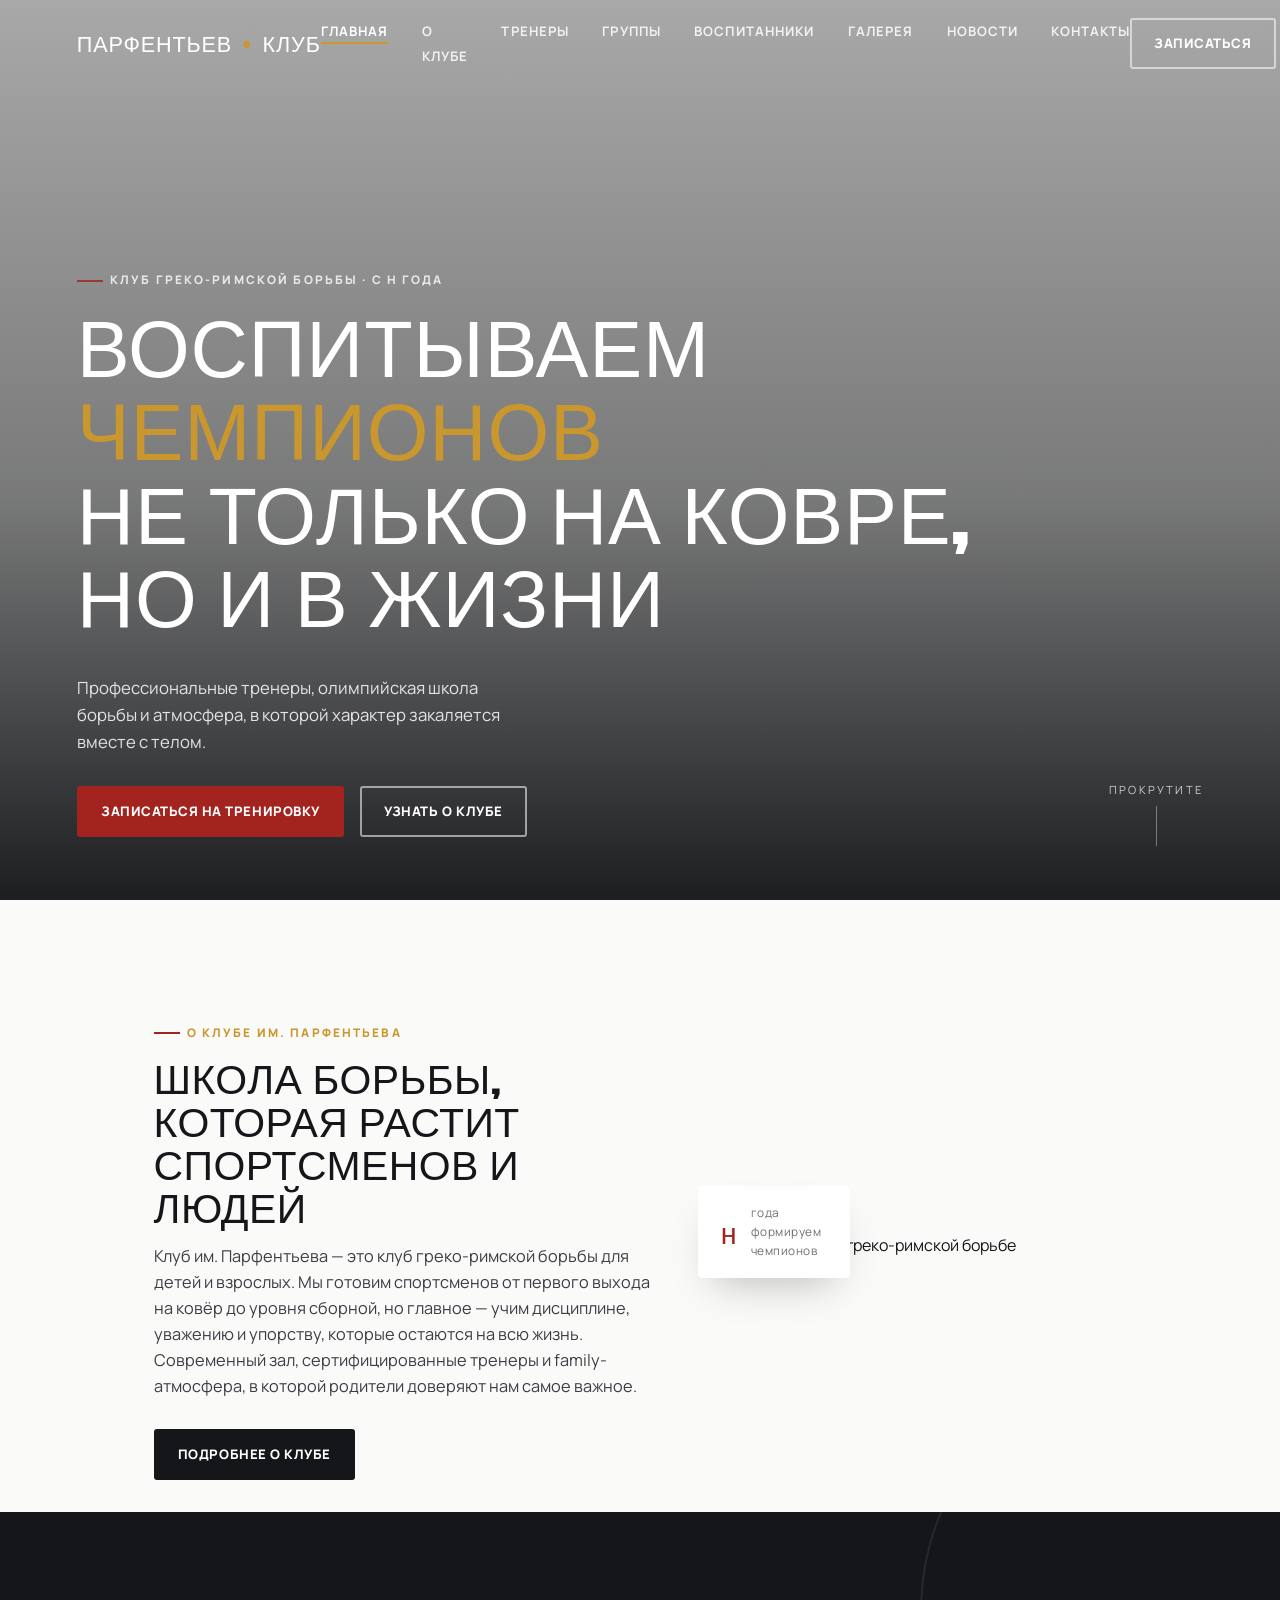
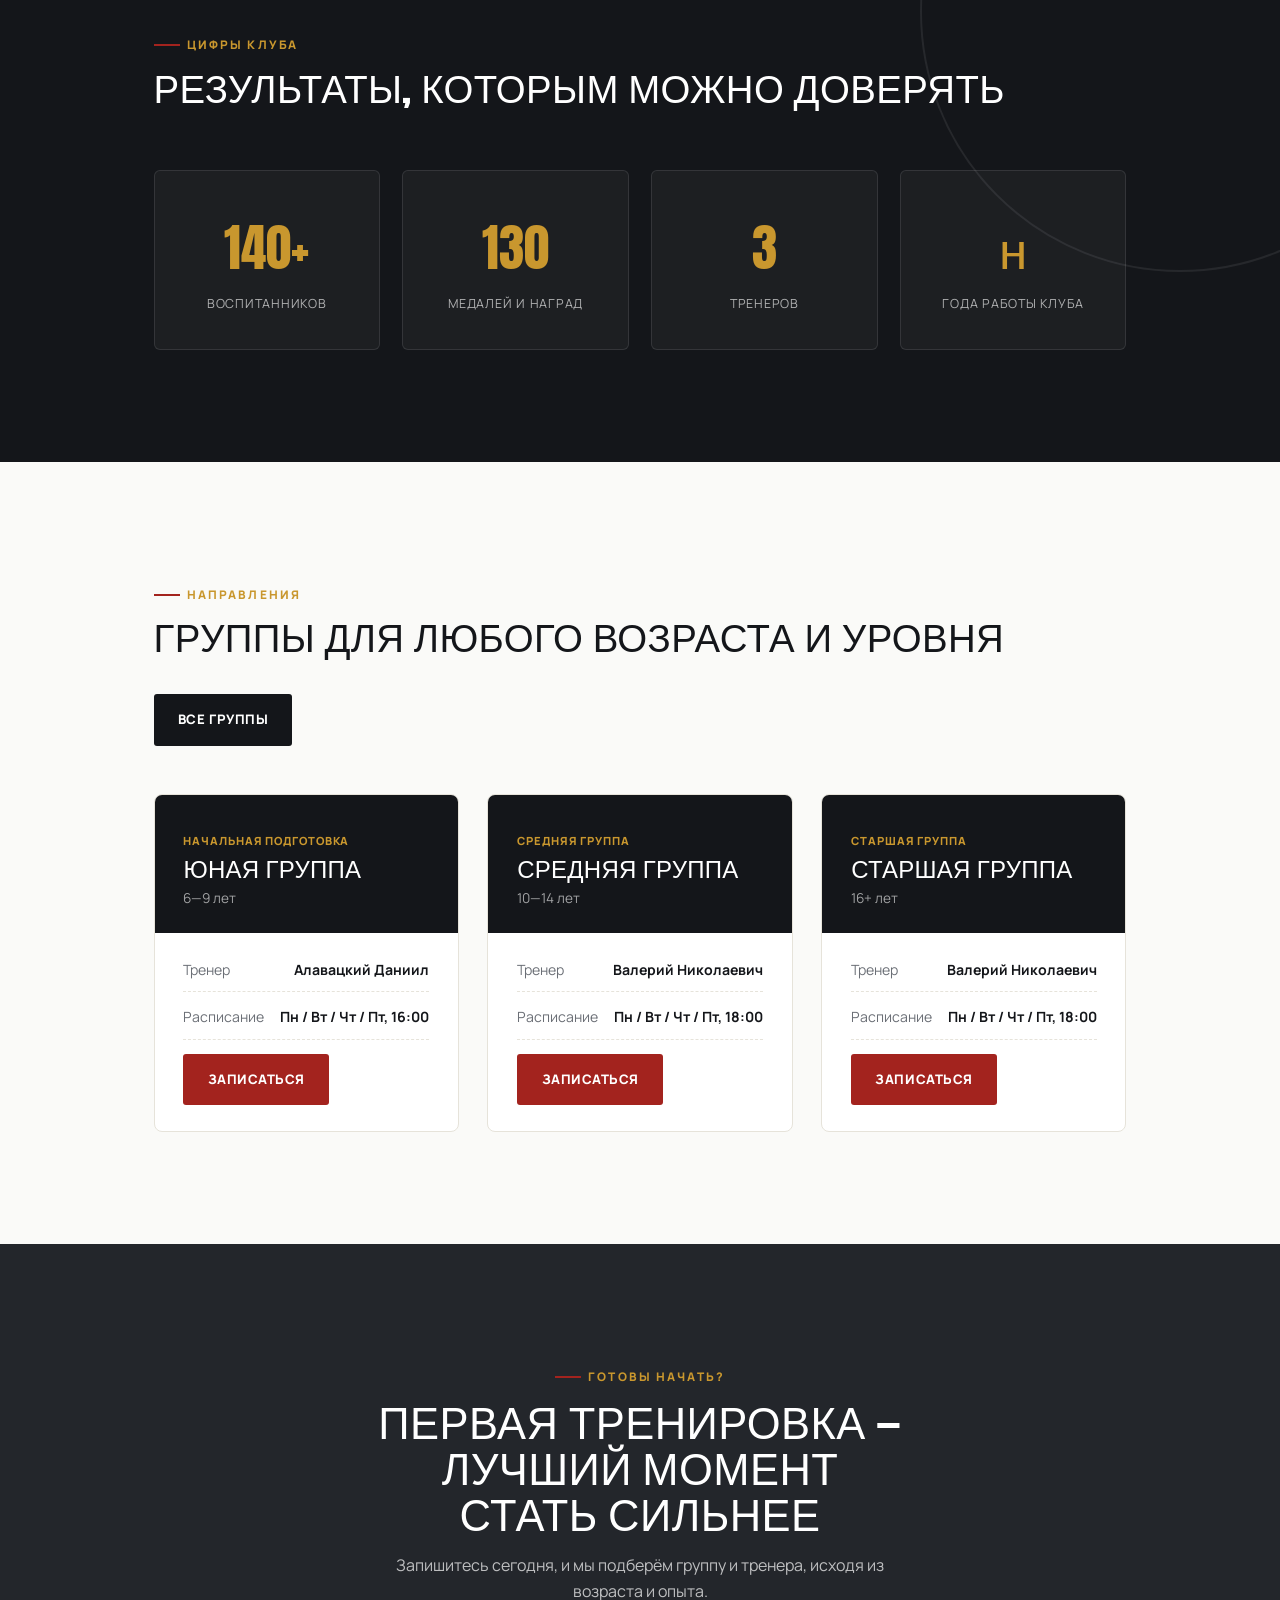
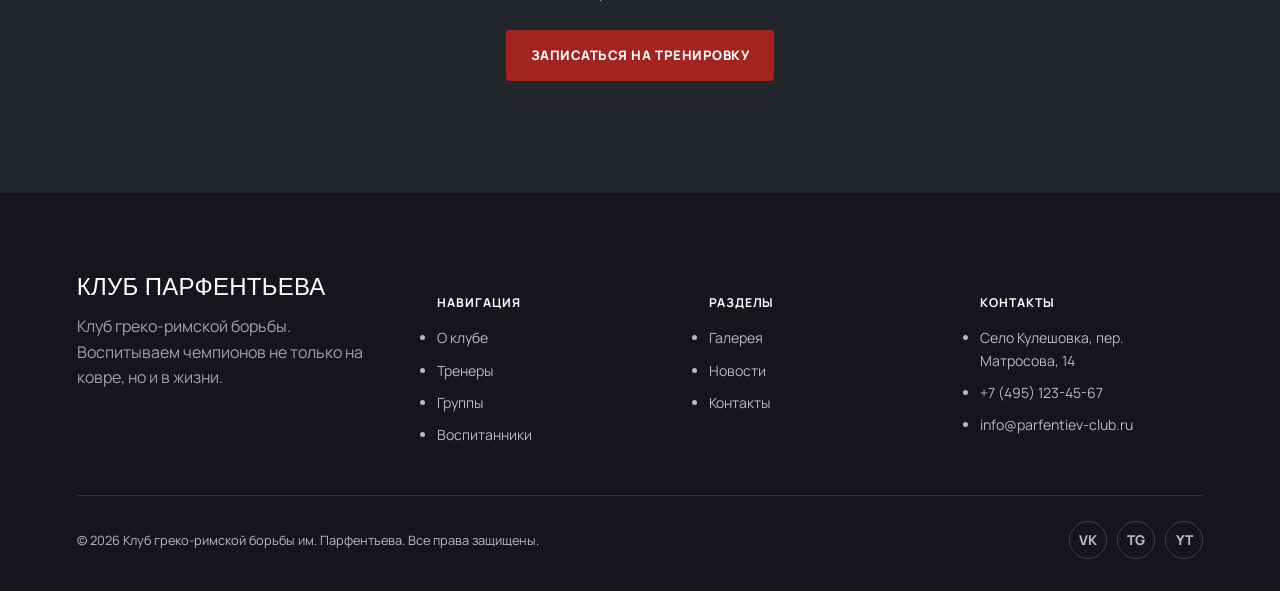
==== commit cf8826a9: "Update index.html" ====
--- a/index.html
+++ b/index.html
@@ -1,337 +1,578 @@
 <!doctype html>
-
 <html lang="ru">
-
 <head>
-
   <meta charset="UTF-8">
-
   <meta name="viewport" content="width=device-width, initial-scale=1.0">
-
   <title>Клуб им. Парфентьева — греко-римская борьба | Главная</title>
-
   <meta name="description" content="Клуб греко-римской борьбы им. Парфентьева — воспитываем чемпионов не только на ковре, но и в жизни. Тренировки для детей и взрослых, профессиональные тренеры, регулярные соревнования.">
-
   <link rel="preconnect" href="https://fonts.googleapis.com">
-
   <link href="https://fonts.googleapis.com/css2?family=Anton&family=Manrope:wght@400;500;700;800&display=swap" rel="stylesheet">
 
-  <link rel="stylesheet" href="styles.css">
-
+  <style>
+    /* =========================================================
+       GRECO — стиль клуба греко-римской борьбы
+       Токены: графит/уголь + золото/красный, шрифты Anton + Manrope
+       ========================================================= */
+
+    :root{
+      --bg:#FAFAF8;
+      --paper:#FFFFFF;
+      --ink:#14161A;
+      --charcoal:#23262B;
+      --graphite:#3A3E45;
+      --line:#E6E3DA;
+      --muted:#6B6F76;
+      --gold:#C9972E;
+      --gold-soft:#E3C07A;
+      --red:#A3231E;
+      --red-soft:#C8453F;
+
+      --display:"Anton", "Oswald", sans-serif;
+      --body:"Manrope", "Inter", sans-serif;
+
+      --maxw:1240px;
+      --pad:6vw;
+
+      --ease:cubic-bezier(.16,.84,.32,1);
+    }
+
+    *{box-sizing:border-box;}
+
+    /* ИСПРАВЛЕНИЕ: Жесткая блокировка горизонтального скролла */
+    html {
+      scroll-behavior:smooth;
+      overflow-x: hidden;
+      width: 100%;
+    }
+    body{
+      margin:0;
+      background:var(--bg);
+      color:var(--ink);
+      font-family:var(--body);
+      font-size:16px;
+      line-height:1.6;
+      -webkit-font-smoothing:antialiased;
+      overflow-x:hidden;
+      width: 100%;
+    }
+
+    img{max-width:100%;display:block;}
+    a{color:inherit;text-decoration:none;}
+    ul{margin:0;padding:0;}
+    h1,h2,h3,h4{
+      font-family:var(--display);
+      font-weight:400;
+      letter-spacing:.01em;
+      text-transform:uppercase;
+      margin:0 0 .4em;
+      line-height:1.05;
+    }
+    .eyebrow{
+      font-family:var(--body);
+      font-weight:800;
+      letter-spacing:.18em;
+      text-transform:uppercase;
+      font-size:.74rem;
+      color:var(--gold);
+      display:inline-flex;
+      align-items:center;
+      gap:.6em;
+    }
+    .eyebrow::before{
+      content:"";
+      width:26px;height:2px;
+      background:var(--red);
+      display:inline-block;
+    }
+    .container{max-width:var(--maxw);margin:0 auto;padding:0 var(--pad);}
+
+    /* ИСПРАВЛЕНИЕ: Обрезаем все, что выходит за рамки секций */
+    section {
+      position:relative;
+      overflow:hidden;
+    }
+
+    :focus-visible{outline:3px solid var(--gold);outline-offset:3px;}
+
+    /* ---------- Mat-ring signature motif ---------- */
+    .mat-ring{
+      position:absolute;
+      border:2px solid currentColor;
+      border-radius:50%;
+      opacity:.08;
+      pointer-events:none;
+    }
+
+    /* ---------- Buttons ---------- */
+    .btn{
+      display:inline-flex;align-items:center;gap:.6em;
+      font-family:var(--body);font-weight:800;
+      letter-spacing:.04em;text-transform:uppercase;font-size:.82rem;
+      padding:1em 1.7em;
+      border-radius:3px;
+      border:2px solid transparent;
+      cursor:pointer;
+      transition:transform .35s var(--ease),background .35s var(--ease),color .35s var(--ease),border-color .35s var(--ease);
+      white-space:nowrap;
+    }
+    .btn-primary{
+      background:var(--red);
+      color:#fff;
+    }
+    .btn-primary:hover{background:#8a1c18;transform:translateY(-2px);}
+    .btn-ghost{
+      background:transparent;
+      border-color:rgba(255,255,255,.55);
+      color:#fff;
+    }
+    .btn-ghost:hover{border-color:var(--gold);color:var(--gold);transform:translateY(-2px);}
+    .btn-dark{
+      background:var(--ink);color:#fff;
+    }
+    .btn-dark:hover{background:var(--red);transform:translateY(-2px);}
+
+    /* ---------- Header / Nav ---------- */
+    .site-header{
+      position:fixed;top:0;left:0;right:0;z-index:100;
+      display:flex;align-items:center;justify-content:space-between;
+      padding:1.1em var(--pad);
+      background:transparent;
+      transition:background .4s var(--ease),padding .4s var(--ease),box-shadow .4s var(--ease);
+    }
+    .site-header.scrolled{
+      background:rgba(20,22,26,.86);
+      backdrop-filter:blur(14px) saturate(140%);
+      padding:.7em var(--pad);
+      box-shadow:0 8px 30px -10px rgba(0,0,0,.4);
+    }
+    .logo{
+      font-family:var(--display);
+      font-size:1.35rem;letter-spacing:.04em;
+      color:#fff;
+      display:flex;align-items:center;gap:.5em;
+    }
+    .logo span{color:var(--gold);}
+    .nav-links{
+      display:flex;gap:2.1em;
+      list-style:none;
+    }
+    .nav-links a{
+      color:#fff;font-size:.82rem;letter-spacing:.08em;
+      text-transform:uppercase;font-weight:700;
+      position:relative;padding:.3em 0;
+      opacity:.85;
+    }
+    .nav-links a::after{
+      content:"";position:absolute;left:0;bottom:0;
+      width:0;height:2px;background:var(--gold);
+      transition:width .35s var(--ease);
+    }
+    .nav-links a:hover,.nav-links a.active{opacity:1;}
+    .nav-links a:hover::after,.nav-links a.active::after{width:100%;}
+    .nav-cta{display:flex;align-items:center;gap:1em;}
+    .burger{
+      display:none;flex-direction:column;gap:5px;
+      background:none;border:none;cursor:pointer;padding:.4em;
+    }
+    .burger span{width:24px;height:2px;background:#fff;display:block;transition:0.3s;}
+
+    @media (max-width:920px){
+      .nav-links{
+        position:fixed;top:0;left:0;right:0;bottom:0;width:100%;
+        background:var(--ink);
+        flex-direction:column;justify-content:center;align-items:center;
+        gap:1.6em;
+        transform:translateX(100%);
+        transition:transform .5s var(--ease);
+        z-index: 110; /* Поднимаем над секциями */
+      }
+      .nav-links.open{transform:translateX(0);}
+      .nav-links a{font-size:1.1rem;}
+      .burger{display:flex;z-index:120;} /* Бургер всегда сверху */
+      .nav-cta .btn-ghost{display:none;}
+    }
+
+    /* ---------- Hero ---------- */
+    .hero{
+      min-height:100vh;
+      display:flex;align-items:flex-end;
+      position:relative;
+      background-size:cover;background-position:center;
+      isolation:isolate;
+    }
+    .hero::before{
+      content:"";position:absolute;inset:0;
+      background:linear-gradient(180deg,rgba(15,16,19,.35) 0%,rgba(15,16,19,.55) 55%,rgba(10,11,13,.92) 100%);
+      z-index:0;
+    }
+    .hero-inner{
+      position:relative;z-index:1;
+      padding:0 var(--pad) 7vh;
+      width:100%;color:#fff;
+    }
+    .hero h1 {
+      font-size: clamp(2.6rem, 6.2vw, 5.4rem);
+      max-width: 100%; /* Убрали 14ch, позволяем тексту занимать нужную ширину */
+      color: #fff;
+      margin-bottom: .5em;
+    }
+
+    /* Оставляем перенос длинных слов только для совсем узких мобильных экранов */
+    @media (max-width: 480px) {
+      .hero h1 {
+        word-break: break-word;
+      }
+    }
+    .hero h1 em{
+      font-style:normal;color:var(--gold);
+    }
+    .hero p.lead{
+      max-width:46ch;font-size:1.05rem;color:rgba(255,255,255,.85);
+      margin-bottom:1.8em;
+    }
+    .hero-actions{display:flex;gap:1em;flex-wrap:wrap;}
+    .scroll-cue{
+      position:absolute;right:var(--pad);bottom:6vh;z-index:1;
+      color:#fff;font-size:.7rem;letter-spacing:.2em;text-transform:uppercase;
+      display:flex;flex-direction:column;align-items:center;gap:.6em;
+      opacity:.75;
+    }
+    .scroll-cue::after{
+      content:"";width:1px;height:40px;background:rgba(255,255,255,.5);
+      animation:scrollcue 1.8s infinite;
+    }
+    @keyframes scrollcue{0%{transform:scaleY(0);transform-origin:top;}50%{transform:scaleY(1);transform-origin:top;}51%{transform-origin:bottom;}100%{transform:scaleY(0);transform-origin:bottom;}}
+
+    /* ---------- Generic section spacing ---------- */
+    .section{padding:7em var(--pad);}
+    .section-tight{padding:4em var(--pad);}
+    .section.dark{background:var(--ink);color:#fff;}
+    .section.charcoal{background:var(--charcoal);color:#fff;}
+    .center{text-align:center;}
+    .intro{max-width:680px;}
+    .intro.center{margin-inline:auto;}
+
+    /* ---------- Reveal on scroll ---------- */
+    .reveal{opacity:1;transform:translateY(0);transition:opacity .9s var(--ease),transform .9s var(--ease);}
+
+    /* ---------- About intro / club description ---------- */
+    .about-grid{
+      display:grid;grid-template-columns:1.1fr .9fr;gap:4em;align-items:center;
+    }
+    @media (max-width:820px){.about-grid{grid-template-columns:1fr;gap:2.5em;}}
+    .about-photo{position:relative;}
+    .about-photo img{border-radius:4px;box-shadow:0 30px 60px -20px rgba(0,0,0,.35);}
+    .about-photo .tag{
+      position:absolute;bottom:-1.2em;left:-1.2em;
+      background:var(--paper);padding:1.1em 1.4em;
+      border-radius:4px;box-shadow:0 20px 40px -16px rgba(0,0,0,.25);
+      display:flex;align-items:center;gap:.9em;
+      z-index: 10;
+    }
+    .about-photo .tag .num{font-family:var(--display);font-size:1.8rem;color:var(--red);}
+    .about-photo .tag .txt{font-size:.74rem;letter-spacing:.04em;color:var(--muted);max-width:11ch;}
+
+    /* ---------- Stats ---------- */
+    .stats-grid{
+      display:grid;grid-template-columns:repeat(4,1fr);gap:1.4em;
+    }
+    @media (max-width:880px){.stats-grid{grid-template-columns:repeat(2,1fr);}}
+    .stat-card{
+      background:rgba(255,255,255,.04);
+      border:1px solid rgba(255,255,255,.1);
+      border-radius:6px;
+      padding:2.2em 1.6em;
+      text-align:center;
+      transition:transform .5s var(--ease),background .5s var(--ease),border-color .5s var(--ease);
+    }
+    .stat-card:hover{
+      transform:translateY(-8px);
+      background:rgba(255,255,255,.07);
+      border-color:var(--gold);
+    }
+    .stat-num{
+      font-family:var(--display);font-size:clamp(2.3rem,4vw,3.4rem);
+      color:var(--gold);display:block;
+    }
+    .stat-label{
+      font-size:.78rem;letter-spacing:.06em;text-transform:uppercase;
+      color:rgba(255,255,255,.65);margin-top:.4em;display:block;
+    }
+
+    /* ---------- Cards general ---------- */
+    .cards-grid{
+      display:grid;grid-template-columns:repeat(3,1fr);gap:1.8em;
+    }
+    @media (max-width:980px){.cards-grid{grid-template-columns:repeat(2,1fr);}}
+    @media (max-width:620px){.cards-grid{grid-template-columns:1fr;}}
+
+    /* Group cards */
+    .group-card{
+      background:var(--paper);border-radius:8px;overflow:hidden;
+      border:1px solid var(--line);
+      display:flex;flex-direction:column;
+      transition:transform .5s var(--ease),box-shadow .5s var(--ease);
+    }
+    .group-card:hover{transform:translateY(-8px);box-shadow:0 26px 50px -22px rgba(0,0,0,.25);}
+    .group-head{
+      padding:2em 1.8em 1.4em;
+      background:var(--ink);color:#fff;position:relative;overflow:hidden;
+    }
+    .group-head .lvl{
+      display:inline-block;font-size:.7rem;letter-spacing:.08em;text-transform:uppercase;
+      color:var(--gold);font-weight:800;margin-bottom:.6em;
+    }
+    .group-head h3{font-size:1.5rem;margin-bottom:.15em;}
+    .group-head .age{color:rgba(255,255,255,.6);font-size:.85rem;}
+    .group-body{padding:1.6em 1.8em;flex:1;display:flex;flex-direction:column;gap:.9em;}
+    .group-row{display:flex;justify-content:space-between;font-size:.88rem;border-bottom:1px dashed var(--line);padding-bottom:.7em;}
+    .group-row span:first-child{color:var(--muted);}
+    .group-row span:last-child{font-weight:700;text-align:right;}
+    .group-body .btn{margin-top:auto;align-self:flex-start;}
+
+    /* Footer */
+    .footer{
+      background:var(--ink);color:rgba(255,255,255,.7);
+      padding:5em var(--pad) 2em;
+    }
+    .footer-grid{
+      display:grid;grid-template-columns:1.4fr 1fr 1fr 1fr;gap:3em;
+      padding-bottom:3em;border-bottom:1px solid rgba(255,255,255,.1);
+    }
+    @media (max-width:880px){.footer-grid{grid-template-columns:1fr 1fr;}}
+    .footer h4{color:#fff;font-size:1.5rem;}
+    .footer-col h5{
+      color:#fff;font-size:.76rem;letter-spacing:.08em;text-transform:uppercase;margin-bottom:1.2em;
+    }
+    .footer-col ul{display:flex;flex-direction:column;gap:.7em;font-size:.88rem;}
+    .footer-col ul a:hover{color:var(--gold);}
+    .footer-bottom{
+      display:flex;justify-content:space-between;align-items:center;flex-wrap:wrap;gap:1em;
+      padding-top:2em;font-size:.8rem;
+    }
+    .footer-social{display:flex;gap:.8em;}
+    .footer-social a{
+      width:38px;height:38px;border-radius:50%;border:1px solid rgba(255,255,255,.18);
+      display:flex;align-items:center;justify-content:center;font-size:.85rem;font-weight:800;
+      transition:all .3s;
+    }
+    .footer-social a:hover{background:var(--gold);color:var(--ink);border-color:var(--gold);}
+
+    /* ---------- Deeper mobile responsiveness ---------- */
+    @media (max-width:720px){
+      .section{padding:4.5em var(--pad);}
+      .section-tight{padding:3em var(--pad);}
+      .stats-grid{grid-template-columns:repeat(2,1fr);gap:1em;}
+      .group-head h3{font-size:1.25rem;}
+      .footer{padding:3.5em var(--pad) 1.6em;}
+      .hero-actions{flex-direction:column;align-items:stretch;}
+      .hero-actions .btn{justify-content:center;}
+      .scroll-cue{display:none;}
+    }
+    @media (max-width:480px){
+      :root{--pad:5.5vw;}
+      .stats-grid{grid-template-columns:1fr 1fr;}
+      .stat-card{padding:1.6em 1em;}
+      .cards-grid{grid-template-columns:1fr !important;}
+      .group-row{font-size:.82rem;}
+      .btn{font-size:.76rem;padding:.95em 1.4em;width:100%;justify-content:center;}
+      .nav-cta .btn-ghost{display:none;}
+      .logo{font-size:1.1rem;}
+      .footer-bottom{flex-direction:column;align-items:flex-start;}
+      .about-photo .tag { left: 0; right: 0; bottom: -20px; justify-content: center; }
+    }
+
+    /* utility */
+    .flex-between{display:flex;justify-content:space-between;align-items:flex-end;flex-wrap:wrap;gap:1.4em;margin-bottom:3em;}
+  </style>
 </head>
-
 <body>
 
-
-
-<header class="site-header">
-
+<header class="site-header" id="siteHeader">
   <a href="index.html" class="logo">ПАРФЕНТЬЕВ<span>•</span>КЛУБ</a>
-
-  <nav><ul class="nav-links">
-
+  <nav><ul class="nav-links" id="navLinks">
     <li><a href="index.html" class="active">Главная</a></li>
-
     <li><a href="about.html">О клубе</a></li>
-
     <li><a href="coaches.html">Тренеры</a></li>
-
     <li><a href="groups.html">Группы</a></li>
-
     <li><a href="athletes.html">Воспитанники</a></li>
-
     <li><a href="gallery.html">Галерея</a></li>
-
     <li><a href="news.html">Новости</a></li>
-
     <li><a href="contacts.html">Контакты</a></li>
-
   </ul></nav>
-
   <div class="nav-cta">
-
     <a href="contacts.html" class="btn btn-ghost">Записаться</a>
-
-    <button class="burger" aria-label="Меню"><span></span><span></span><span></span></button>
-
-  </div>
-
+    <button class="burger" id="burgerBtn" aria-label="Меню"><span></span><span></span><span></span></button>
+  </div>
 </header>
 
-
-
 <section class="hero" style="background-image:url('https://i.ibb.co/pjTxbsX4/aleksanyan.webp');">
-
   <div class="hero-inner">
-
     <p class="eyebrow" style="color:#fff;opacity:.8;">Клуб греко-римской борьбы · с н года</p>
-
     <h1>Воспитываем <em>чемпионов</em><br>не только на ковре,<br>но и в жизни</h1>
-
     <p class="lead">Профессиональные тренеры, олимпийская школа борьбы и атмосфера, в которой характер закаляется вместе с телом.</p>
-
     <div class="hero-actions">
-
       <a href="contacts.html" class="btn btn-primary">Записаться на тренировку</a>
-
       <a href="about.html" class="btn btn-ghost">Узнать о клубе</a>
-
-    </div>
-
-  </div>
-
+    </div>
+  </div>
   <div class="scroll-cue">Прокрутите</div>
-
 </section>
 
-
-
 <section class="section" style="padding-bottom:2em;">
-
   <div class="container about-grid reveal">
-
     <div>
-
       <p class="eyebrow">О клубе им. Парфентьева</p>
-
       <h2 style="font-size:clamp(1.8rem,3.2vw,2.6rem);">Школа борьбы, которая растит спортсменов и людей</h2>
-
       <p style="color:var(--graphite);font-size:1.02rem;max-width:54ch;">Клуб им. Парфентьева — это клуб греко-римской борьбы для детей и взрослых. Мы готовим спортсменов от первого выхода на ковёр до уровня сборной, но главное — учим дисциплине, уважению и упорству, которые остаются на всю жизнь. Современный зал, сертифицированные тренеры и family-атмосфера, в которой родители доверяют нам самое важное.</p>
-
       <a href="about.html" class="btn btn-dark" style="margin-top:1em;">Подробнее о клубе</a>
-
-    </div>
-
+    </div>
     <div class="about-photo">
-
       <img src="https://i.ibb.co/B2176Hx7/image.png" alt="Тренировка по греко-римской борьбе">
-
       <div class="tag"><span class="num">н</span><span class="txt">года формируем чемпионов</span></div>
-
-    </div>
-
-  </div>
-
+    </div>
+  </div>
 </section>
 
-
-
 <section class="section dark reveal-stagger">
-
   <div class="mat-ring" style="width:520px;height:520px;top:-160px;right:-160px;color:#fff;"></div>
-
   <div class="container">
-
     <div class="flex-between reveal">
-
       <div>
-
         <p class="eyebrow">Цифры клуба</p>
-
         <h2 style="color:#fff;font-size:clamp(1.8rem,3vw,2.4rem);">Результаты, которым можно доверять</h2>
-
       </div>
-
-    </div>
-
+    </div>
     <div class="stats-grid">
-
       <div class="stat-card reveal" style="--i:0;"><span class="stat-num">140+</span><span class="stat-label">воспитанников</span></div>
-
       <div class="stat-card reveal" style="--i:1;"><span class="stat-num">130</span><span class="stat-label">медалей и наград</span></div>
-
       <div class="stat-card reveal" style="--i:2;"><span class="stat-num">3</span><span class="stat-label">тренеров</span></div>
-
       <div class="stat-card reveal" style="--i:3;"><span class="stat-num">н</span><span class="stat-label">года работы клуба</span></div>
-
-    </div>
-
-  </div>
-
+    </div>
+  </div>
 </section>
 
-
-
 <section class="section light" style="background:var(--bg);">
-
   <div class="container">
-
     <div class="flex-between reveal">
-
       <div>
-
         <p class="eyebrow">Направления</p>
-
         <h2 style="font-size:clamp(1.8rem,3vw,2.4rem);">Группы для любого возраста и уровня</h2>
-
       </div>
-
       <a href="groups.html" class="btn btn-dark">Все группы</a>
-
-    </div>
-
+    </div>
     <div class="cards-grid reveal-stagger">
-
       <div class="group-card reveal" style="--i:0;">
-
         <div class="group-head"><span class="lvl">Начальная подготовка</span><h3>Юная группа</h3><span class="age">6—9 лет</span></div>
-
         <div class="group-body">
-
           <div class="group-row"><span>Тренер</span><span>Алавацкий Даниил</span></div>
-
           <div class="group-row"><span>Расписание</span><span>Пн / Вт / Чт / Пт, 16:00</span></div>
-
           <a href="groups.html" class="btn btn-primary">Записаться</a>
-
         </div>
-
       </div>
-
       <div class="group-card reveal" style="--i:1;">
-
         <div class="group-head"><span class="lvl">Средняя группа</span><h3>Средняя группа</h3><span class="age">10—14 лет</span></div>
-
         <div class="group-body">
-
           <div class="group-row"><span>Тренер</span><span>Валерий Николаевич</span></div>
-
           <div class="group-row"><span>Расписание</span><span>Пн / Вт / Чт / Пт, 18:00</span></div>
-
           <a href="groups.html" class="btn btn-primary">Записаться</a>
-
         </div>
-
       </div>
-
       <div class="group-card reveal" style="--i:2;">
-
         <div class="group-head"><span class="lvl">Старшая группа</span><h3>Старшая группа</h3><span class="age">16+ лет</span></div>
-
         <div class="group-body">
-
           <div class="group-row"><span>Тренер</span><span>Валерий Николаевич</span></div>
-
           <div class="group-row"><span>Расписание</span><span>Пн / Вт / Чт / Пт, 18:00</span></div>
-
           <a href="groups.html" class="btn btn-primary">Записаться</a>
-
         </div>
-
       </div>
-
-    </div>
-
-  </div>
-
+    </div>
+  </div>
 </section>
 
-
-
 <section class="section charcoal">
-
   <div class="container reveal" style="text-align:center;max-width:680px;margin-inline:auto;">
-
     <p class="eyebrow" style="justify-content:center;">Готовы начать?</p>
-
     <h2 style="color:#fff;font-size:clamp(1.9rem,3.4vw,2.8rem);">Первая тренировка — лучший момент стать сильнее</h2>
-
     <p style="color:rgba(255,255,255,.7);margin-bottom:1.6em;">Запишитесь сегодня, и мы подберём группу и тренера, исходя из возраста и опыта.</p>
-
     <a href="contacts.html" class="btn btn-primary">Записаться на тренировку</a>
-
-  </div>
-
+  </div>
 </section>
 
-
-
 <footer class="footer">
-
   <div class="footer-grid">
-
     <div class="footer-col">
-
       <h4>Клуб Парфентьева</h4>
-
       <p style="max-width:30ch;color:rgba(255,255,255,.6);">Клуб греко-римской борьбы. Воспитываем чемпионов не только на ковре, но и в жизни.</p>
-
-    </div>
-
+    </div>
     <div class="footer-col">
-
       <h5>Навигация</h5>
-
       <ul>
-
         <li><a href="about.html">О клубе</a></li>
-
         <li><a href="coaches.html">Тренеры</a></li>
-
         <li><a href="groups.html">Группы</a></li>
-
         <li><a href="athletes.html">Воспитанники</a></li>
-
       </ul>
-
-    </div>
-
+    </div>
     <div class="footer-col">
-
       <h5>Разделы</h5>
-
       <ul>
-
         <li><a href="gallery.html">Галерея</a></li>
-
         <li><a href="news.html">Новости</a></li>
-
         <li><a href="contacts.html">Контакты</a></li>
-
       </ul>
-
-    </div>
-
+    </div>
     <div class="footer-col">
-
       <h5>Контакты</h5>
-
       <ul>
-
         <li>Село Кулешовка, пер. Матросова, 14</li>
-
         <li>+7 (495) 123-45-67</li>
-
         <li>info@parfentiev-club.ru</li>
-
       </ul>
-
-    </div>
-
-  </div>
-
+    </div>
+  </div>
   <div class="footer-bottom">
-
     <span>© 2026 Клуб греко-римской борьбы им. Парфентьева. Все права защищены.</span>
-
     <div class="footer-social">
-
       <a href="#" aria-label="VK">VK</a>
-
       <a href="#" aria-label="Telegram">TG</a>
-
       <a href="#" aria-label="YouTube">YT</a>
-
-    </div>
-
-  </div>
-
+    </div>
+  </div>
 </footer>
 
-
-
-<script src="main.js"></script>
+<script>
+  document.addEventListener('DOMContentLoaded', () => {
+    const burgerBtn = document.getElementById('burgerBtn');
+    const navLinks = document.getElementById('navLinks');
+    const siteHeader = document.getElementById('siteHeader');
+
+    if(burgerBtn && navLinks) {
+      burgerBtn.addEventListener('click', () => {
+        navLinks.classList.toggle('open');
+
+        // Микро-анимация бургера (превращение в крестик)
+        if(navLinks.classList.contains('open')){
+          burgerBtn.children[0].style.transform = 'rotate(45deg) translate(5px, 5px)';
+          burgerBtn.children[1].style.opacity = '0';
+          burgerBtn.children[2].style.transform = 'rotate(-45deg) translate(5px, -5px)';
+        } else {
+          burgerBtn.children[0].style.transform = 'none';
+          burgerBtn.children[1].style.opacity = '1';
+          burgerBtn.children[2].style.transform = 'none';
+        }
+      });
+    }
+
+    window.addEventListener('scroll', () => {
+      if (window.scrollY > 50) {
+        siteHeader.classList.add('scrolled');
+      } else {
+        siteHeader.classList.remove('scrolled');
+      }
+    });
+  });
+</script>
 
 </body>
-
 </html>
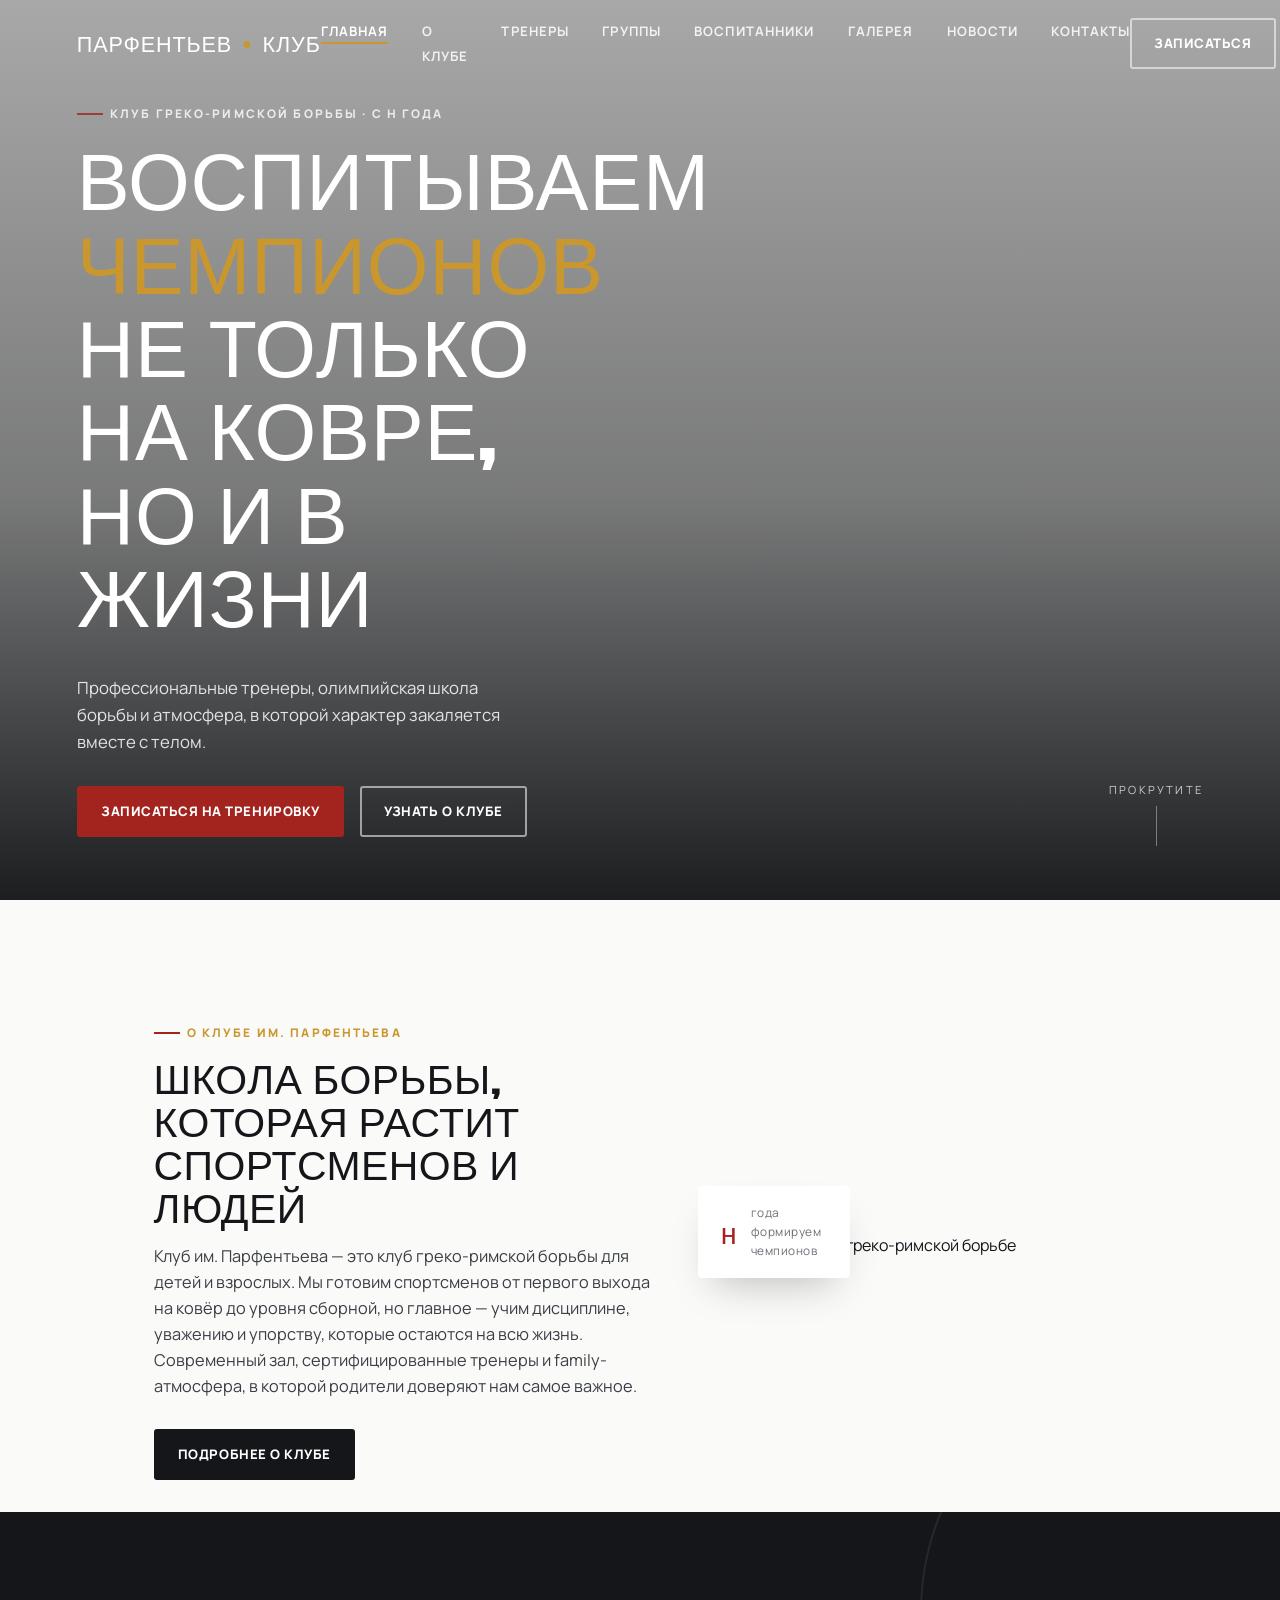
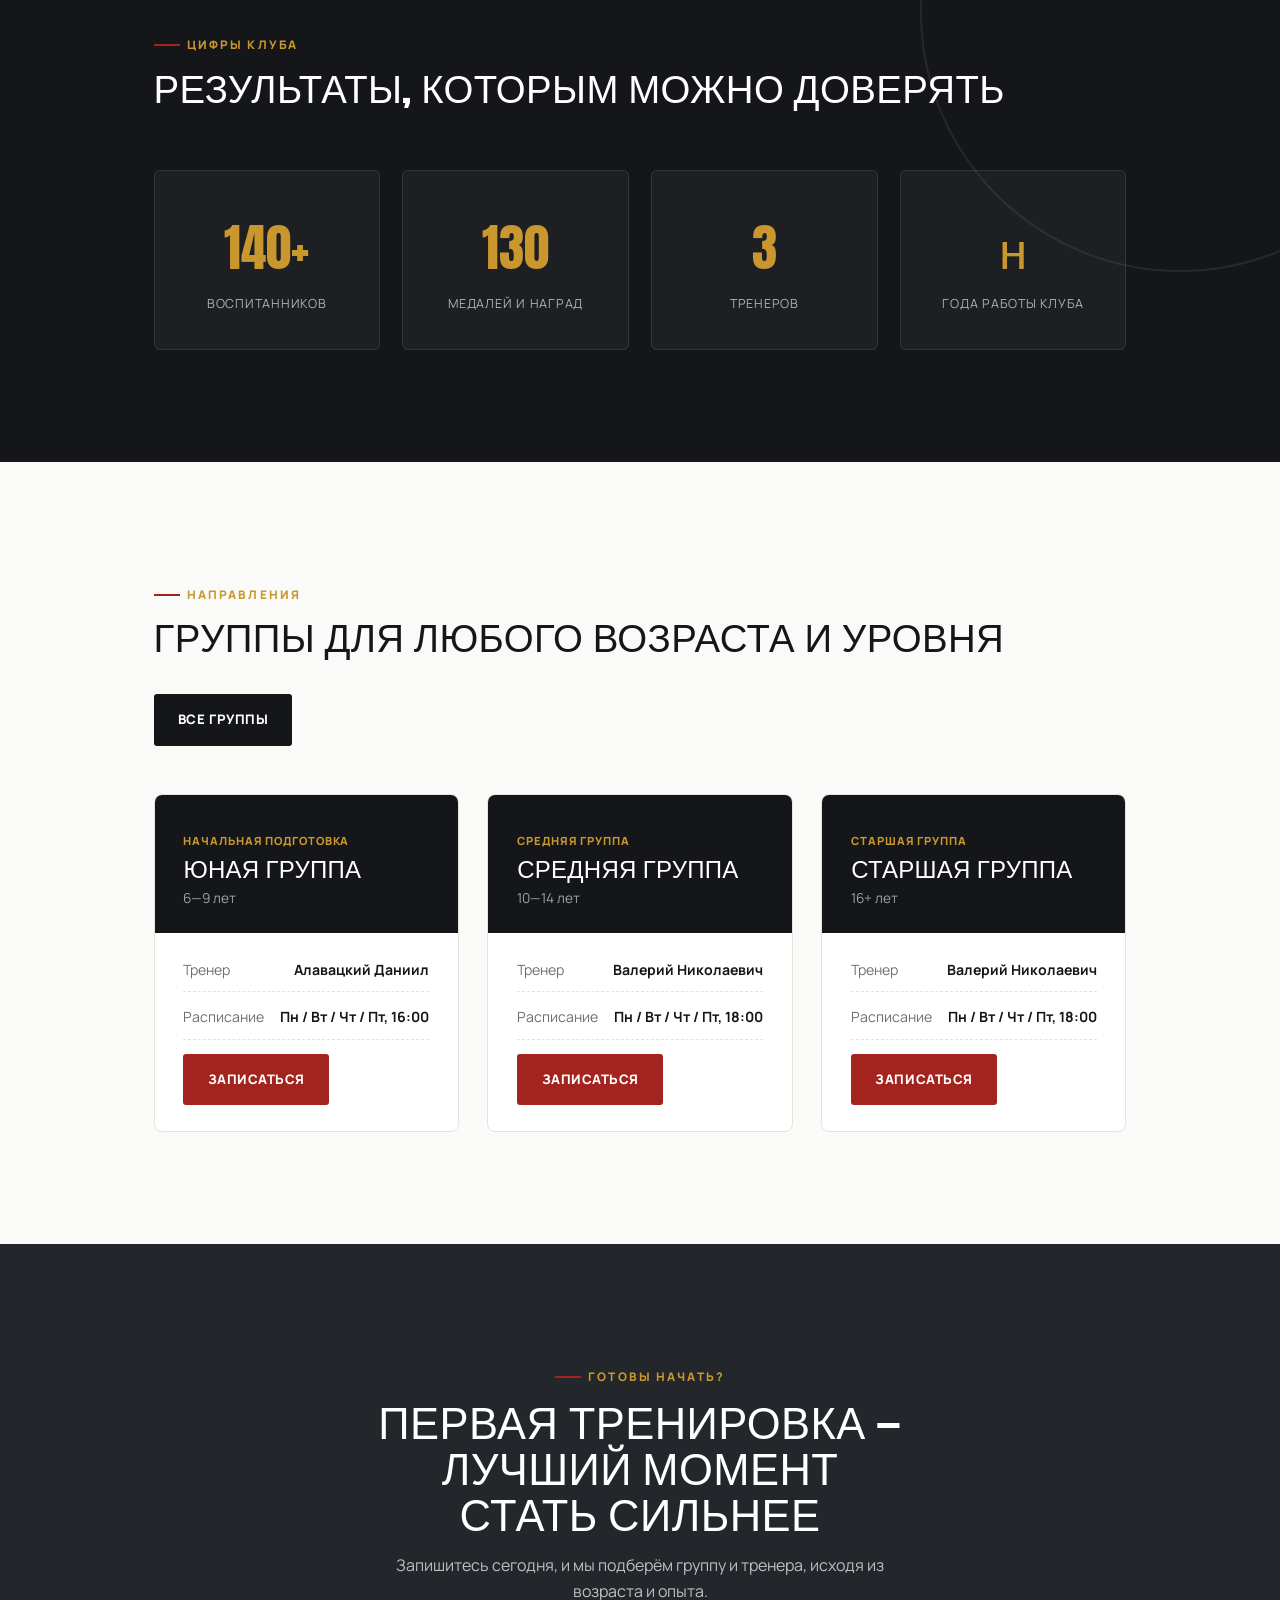
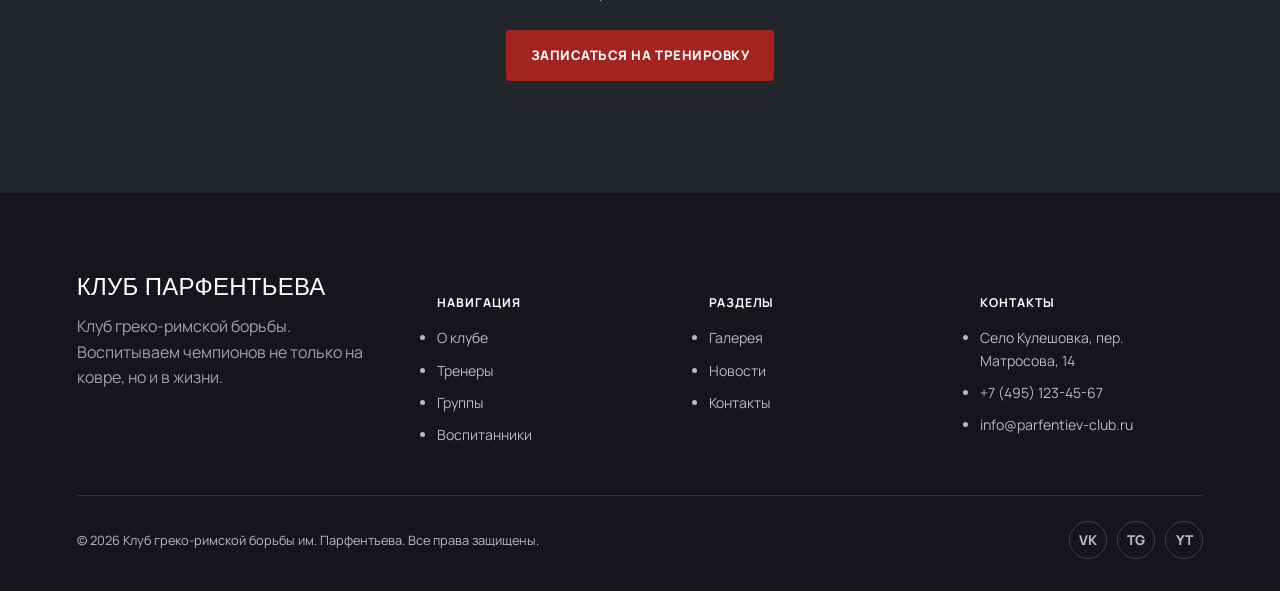
==== commit 845e8843: "Update index.html" ====
--- a/index.html
+++ b/index.html
@@ -7,390 +7,13 @@
   <meta name="description" content="Клуб греко-римской борьбы им. Парфентьева — воспитываем чемпионов не только на ковре, но и в жизни. Тренировки для детей и взрослых, профессиональные тренеры, регулярные соревнования.">
   <link rel="preconnect" href="https://fonts.googleapis.com">
   <link href="https://fonts.googleapis.com/css2?family=Anton&family=Manrope:wght@400;500;700;800&display=swap" rel="stylesheet">
-
-  <style>
-    /* =========================================================
-       GRECO — стиль клуба греко-римской борьбы
-       Токены: графит/уголь + золото/красный, шрифты Anton + Manrope
-       ========================================================= */
-
-    :root{
-      --bg:#FAFAF8;
-      --paper:#FFFFFF;
-      --ink:#14161A;
-      --charcoal:#23262B;
-      --graphite:#3A3E45;
-      --line:#E6E3DA;
-      --muted:#6B6F76;
-      --gold:#C9972E;
-      --gold-soft:#E3C07A;
-      --red:#A3231E;
-      --red-soft:#C8453F;
-
-      --display:"Anton", "Oswald", sans-serif;
-      --body:"Manrope", "Inter", sans-serif;
-
-      --maxw:1240px;
-      --pad:6vw;
-
-      --ease:cubic-bezier(.16,.84,.32,1);
-    }
-
-    *{box-sizing:border-box;}
-
-    /* ИСПРАВЛЕНИЕ: Жесткая блокировка горизонтального скролла */
-    html {
-      scroll-behavior:smooth;
-      overflow-x: hidden;
-      width: 100%;
-    }
-    body{
-      margin:0;
-      background:var(--bg);
-      color:var(--ink);
-      font-family:var(--body);
-      font-size:16px;
-      line-height:1.6;
-      -webkit-font-smoothing:antialiased;
-      overflow-x:hidden;
-      width: 100%;
-    }
-
-    img{max-width:100%;display:block;}
-    a{color:inherit;text-decoration:none;}
-    ul{margin:0;padding:0;}
-    h1,h2,h3,h4{
-      font-family:var(--display);
-      font-weight:400;
-      letter-spacing:.01em;
-      text-transform:uppercase;
-      margin:0 0 .4em;
-      line-height:1.05;
-    }
-    .eyebrow{
-      font-family:var(--body);
-      font-weight:800;
-      letter-spacing:.18em;
-      text-transform:uppercase;
-      font-size:.74rem;
-      color:var(--gold);
-      display:inline-flex;
-      align-items:center;
-      gap:.6em;
-    }
-    .eyebrow::before{
-      content:"";
-      width:26px;height:2px;
-      background:var(--red);
-      display:inline-block;
-    }
-    .container{max-width:var(--maxw);margin:0 auto;padding:0 var(--pad);}
-
-    /* ИСПРАВЛЕНИЕ: Обрезаем все, что выходит за рамки секций */
-    section {
-      position:relative;
-      overflow:hidden;
-    }
-
-    :focus-visible{outline:3px solid var(--gold);outline-offset:3px;}
-
-    /* ---------- Mat-ring signature motif ---------- */
-    .mat-ring{
-      position:absolute;
-      border:2px solid currentColor;
-      border-radius:50%;
-      opacity:.08;
-      pointer-events:none;
-    }
-
-    /* ---------- Buttons ---------- */
-    .btn{
-      display:inline-flex;align-items:center;gap:.6em;
-      font-family:var(--body);font-weight:800;
-      letter-spacing:.04em;text-transform:uppercase;font-size:.82rem;
-      padding:1em 1.7em;
-      border-radius:3px;
-      border:2px solid transparent;
-      cursor:pointer;
-      transition:transform .35s var(--ease),background .35s var(--ease),color .35s var(--ease),border-color .35s var(--ease);
-      white-space:nowrap;
-    }
-    .btn-primary{
-      background:var(--red);
-      color:#fff;
-    }
-    .btn-primary:hover{background:#8a1c18;transform:translateY(-2px);}
-    .btn-ghost{
-      background:transparent;
-      border-color:rgba(255,255,255,.55);
-      color:#fff;
-    }
-    .btn-ghost:hover{border-color:var(--gold);color:var(--gold);transform:translateY(-2px);}
-    .btn-dark{
-      background:var(--ink);color:#fff;
-    }
-    .btn-dark:hover{background:var(--red);transform:translateY(-2px);}
-
-    /* ---------- Header / Nav ---------- */
-    .site-header{
-      position:fixed;top:0;left:0;right:0;z-index:100;
-      display:flex;align-items:center;justify-content:space-between;
-      padding:1.1em var(--pad);
-      background:transparent;
-      transition:background .4s var(--ease),padding .4s var(--ease),box-shadow .4s var(--ease);
-    }
-    .site-header.scrolled{
-      background:rgba(20,22,26,.86);
-      backdrop-filter:blur(14px) saturate(140%);
-      padding:.7em var(--pad);
-      box-shadow:0 8px 30px -10px rgba(0,0,0,.4);
-    }
-    .logo{
-      font-family:var(--display);
-      font-size:1.35rem;letter-spacing:.04em;
-      color:#fff;
-      display:flex;align-items:center;gap:.5em;
-    }
-    .logo span{color:var(--gold);}
-    .nav-links{
-      display:flex;gap:2.1em;
-      list-style:none;
-    }
-    .nav-links a{
-      color:#fff;font-size:.82rem;letter-spacing:.08em;
-      text-transform:uppercase;font-weight:700;
-      position:relative;padding:.3em 0;
-      opacity:.85;
-    }
-    .nav-links a::after{
-      content:"";position:absolute;left:0;bottom:0;
-      width:0;height:2px;background:var(--gold);
-      transition:width .35s var(--ease);
-    }
-    .nav-links a:hover,.nav-links a.active{opacity:1;}
-    .nav-links a:hover::after,.nav-links a.active::after{width:100%;}
-    .nav-cta{display:flex;align-items:center;gap:1em;}
-    .burger{
-      display:none;flex-direction:column;gap:5px;
-      background:none;border:none;cursor:pointer;padding:.4em;
-    }
-    .burger span{width:24px;height:2px;background:#fff;display:block;transition:0.3s;}
-
-    @media (max-width:920px){
-      .nav-links{
-        position:fixed;top:0;left:0;right:0;bottom:0;width:100%;
-        background:var(--ink);
-        flex-direction:column;justify-content:center;align-items:center;
-        gap:1.6em;
-        transform:translateX(100%);
-        transition:transform .5s var(--ease);
-        z-index: 110; /* Поднимаем над секциями */
-      }
-      .nav-links.open{transform:translateX(0);}
-      .nav-links a{font-size:1.1rem;}
-      .burger{display:flex;z-index:120;} /* Бургер всегда сверху */
-      .nav-cta .btn-ghost{display:none;}
-    }
-
-    /* ---------- Hero ---------- */
-    .hero{
-      min-height:100vh;
-      display:flex;align-items:flex-end;
-      position:relative;
-      background-size:cover;background-position:center;
-      isolation:isolate;
-    }
-    .hero::before{
-      content:"";position:absolute;inset:0;
-      background:linear-gradient(180deg,rgba(15,16,19,.35) 0%,rgba(15,16,19,.55) 55%,rgba(10,11,13,.92) 100%);
-      z-index:0;
-    }
-    .hero-inner{
-      position:relative;z-index:1;
-      padding:0 var(--pad) 7vh;
-      width:100%;color:#fff;
-    }
-    .hero h1 {
-      font-size: clamp(2.6rem, 6.2vw, 5.4rem);
-      max-width: 100%; /* Убрали 14ch, позволяем тексту занимать нужную ширину */
-      color: #fff;
-      margin-bottom: .5em;
-    }
-
-    /* Оставляем перенос длинных слов только для совсем узких мобильных экранов */
-    @media (max-width: 480px) {
-      .hero h1 {
-        word-break: break-word;
-      }
-    }
-    .hero h1 em{
-      font-style:normal;color:var(--gold);
-    }
-    .hero p.lead{
-      max-width:46ch;font-size:1.05rem;color:rgba(255,255,255,.85);
-      margin-bottom:1.8em;
-    }
-    .hero-actions{display:flex;gap:1em;flex-wrap:wrap;}
-    .scroll-cue{
-      position:absolute;right:var(--pad);bottom:6vh;z-index:1;
-      color:#fff;font-size:.7rem;letter-spacing:.2em;text-transform:uppercase;
-      display:flex;flex-direction:column;align-items:center;gap:.6em;
-      opacity:.75;
-    }
-    .scroll-cue::after{
-      content:"";width:1px;height:40px;background:rgba(255,255,255,.5);
-      animation:scrollcue 1.8s infinite;
-    }
-    @keyframes scrollcue{0%{transform:scaleY(0);transform-origin:top;}50%{transform:scaleY(1);transform-origin:top;}51%{transform-origin:bottom;}100%{transform:scaleY(0);transform-origin:bottom;}}
-
-    /* ---------- Generic section spacing ---------- */
-    .section{padding:7em var(--pad);}
-    .section-tight{padding:4em var(--pad);}
-    .section.dark{background:var(--ink);color:#fff;}
-    .section.charcoal{background:var(--charcoal);color:#fff;}
-    .center{text-align:center;}
-    .intro{max-width:680px;}
-    .intro.center{margin-inline:auto;}
-
-    /* ---------- Reveal on scroll ---------- */
-    .reveal{opacity:1;transform:translateY(0);transition:opacity .9s var(--ease),transform .9s var(--ease);}
-
-    /* ---------- About intro / club description ---------- */
-    .about-grid{
-      display:grid;grid-template-columns:1.1fr .9fr;gap:4em;align-items:center;
-    }
-    @media (max-width:820px){.about-grid{grid-template-columns:1fr;gap:2.5em;}}
-    .about-photo{position:relative;}
-    .about-photo img{border-radius:4px;box-shadow:0 30px 60px -20px rgba(0,0,0,.35);}
-    .about-photo .tag{
-      position:absolute;bottom:-1.2em;left:-1.2em;
-      background:var(--paper);padding:1.1em 1.4em;
-      border-radius:4px;box-shadow:0 20px 40px -16px rgba(0,0,0,.25);
-      display:flex;align-items:center;gap:.9em;
-      z-index: 10;
-    }
-    .about-photo .tag .num{font-family:var(--display);font-size:1.8rem;color:var(--red);}
-    .about-photo .tag .txt{font-size:.74rem;letter-spacing:.04em;color:var(--muted);max-width:11ch;}
-
-    /* ---------- Stats ---------- */
-    .stats-grid{
-      display:grid;grid-template-columns:repeat(4,1fr);gap:1.4em;
-    }
-    @media (max-width:880px){.stats-grid{grid-template-columns:repeat(2,1fr);}}
-    .stat-card{
-      background:rgba(255,255,255,.04);
-      border:1px solid rgba(255,255,255,.1);
-      border-radius:6px;
-      padding:2.2em 1.6em;
-      text-align:center;
-      transition:transform .5s var(--ease),background .5s var(--ease),border-color .5s var(--ease);
-    }
-    .stat-card:hover{
-      transform:translateY(-8px);
-      background:rgba(255,255,255,.07);
-      border-color:var(--gold);
-    }
-    .stat-num{
-      font-family:var(--display);font-size:clamp(2.3rem,4vw,3.4rem);
-      color:var(--gold);display:block;
-    }
-    .stat-label{
-      font-size:.78rem;letter-spacing:.06em;text-transform:uppercase;
-      color:rgba(255,255,255,.65);margin-top:.4em;display:block;
-    }
-
-    /* ---------- Cards general ---------- */
-    .cards-grid{
-      display:grid;grid-template-columns:repeat(3,1fr);gap:1.8em;
-    }
-    @media (max-width:980px){.cards-grid{grid-template-columns:repeat(2,1fr);}}
-    @media (max-width:620px){.cards-grid{grid-template-columns:1fr;}}
-
-    /* Group cards */
-    .group-card{
-      background:var(--paper);border-radius:8px;overflow:hidden;
-      border:1px solid var(--line);
-      display:flex;flex-direction:column;
-      transition:transform .5s var(--ease),box-shadow .5s var(--ease);
-    }
-    .group-card:hover{transform:translateY(-8px);box-shadow:0 26px 50px -22px rgba(0,0,0,.25);}
-    .group-head{
-      padding:2em 1.8em 1.4em;
-      background:var(--ink);color:#fff;position:relative;overflow:hidden;
-    }
-    .group-head .lvl{
-      display:inline-block;font-size:.7rem;letter-spacing:.08em;text-transform:uppercase;
-      color:var(--gold);font-weight:800;margin-bottom:.6em;
-    }
-    .group-head h3{font-size:1.5rem;margin-bottom:.15em;}
-    .group-head .age{color:rgba(255,255,255,.6);font-size:.85rem;}
-    .group-body{padding:1.6em 1.8em;flex:1;display:flex;flex-direction:column;gap:.9em;}
-    .group-row{display:flex;justify-content:space-between;font-size:.88rem;border-bottom:1px dashed var(--line);padding-bottom:.7em;}
-    .group-row span:first-child{color:var(--muted);}
-    .group-row span:last-child{font-weight:700;text-align:right;}
-    .group-body .btn{margin-top:auto;align-self:flex-start;}
-
-    /* Footer */
-    .footer{
-      background:var(--ink);color:rgba(255,255,255,.7);
-      padding:5em var(--pad) 2em;
-    }
-    .footer-grid{
-      display:grid;grid-template-columns:1.4fr 1fr 1fr 1fr;gap:3em;
-      padding-bottom:3em;border-bottom:1px solid rgba(255,255,255,.1);
-    }
-    @media (max-width:880px){.footer-grid{grid-template-columns:1fr 1fr;}}
-    .footer h4{color:#fff;font-size:1.5rem;}
-    .footer-col h5{
-      color:#fff;font-size:.76rem;letter-spacing:.08em;text-transform:uppercase;margin-bottom:1.2em;
-    }
-    .footer-col ul{display:flex;flex-direction:column;gap:.7em;font-size:.88rem;}
-    .footer-col ul a:hover{color:var(--gold);}
-    .footer-bottom{
-      display:flex;justify-content:space-between;align-items:center;flex-wrap:wrap;gap:1em;
-      padding-top:2em;font-size:.8rem;
-    }
-    .footer-social{display:flex;gap:.8em;}
-    .footer-social a{
-      width:38px;height:38px;border-radius:50%;border:1px solid rgba(255,255,255,.18);
-      display:flex;align-items:center;justify-content:center;font-size:.85rem;font-weight:800;
-      transition:all .3s;
-    }
-    .footer-social a:hover{background:var(--gold);color:var(--ink);border-color:var(--gold);}
-
-    /* ---------- Deeper mobile responsiveness ---------- */
-    @media (max-width:720px){
-      .section{padding:4.5em var(--pad);}
-      .section-tight{padding:3em var(--pad);}
-      .stats-grid{grid-template-columns:repeat(2,1fr);gap:1em;}
-      .group-head h3{font-size:1.25rem;}
-      .footer{padding:3.5em var(--pad) 1.6em;}
-      .hero-actions{flex-direction:column;align-items:stretch;}
-      .hero-actions .btn{justify-content:center;}
-      .scroll-cue{display:none;}
-    }
-    @media (max-width:480px){
-      :root{--pad:5.5vw;}
-      .stats-grid{grid-template-columns:1fr 1fr;}
-      .stat-card{padding:1.6em 1em;}
-      .cards-grid{grid-template-columns:1fr !important;}
-      .group-row{font-size:.82rem;}
-      .btn{font-size:.76rem;padding:.95em 1.4em;width:100%;justify-content:center;}
-      .nav-cta .btn-ghost{display:none;}
-      .logo{font-size:1.1rem;}
-      .footer-bottom{flex-direction:column;align-items:flex-start;}
-      .about-photo .tag { left: 0; right: 0; bottom: -20px; justify-content: center; }
-    }
-
-    /* utility */
-    .flex-between{display:flex;justify-content:space-between;align-items:flex-end;flex-wrap:wrap;gap:1.4em;margin-bottom:3em;}
-  </style>
+  <link rel="stylesheet" href="styles.css">
 </head>
 <body>
 
-<header class="site-header" id="siteHeader">
+<header class="site-header">
   <a href="index.html" class="logo">ПАРФЕНТЬЕВ<span>•</span>КЛУБ</a>
-  <nav><ul class="nav-links" id="navLinks">
+  <nav><ul class="nav-links">
     <li><a href="index.html" class="active">Главная</a></li>
     <li><a href="about.html">О клубе</a></li>
     <li><a href="coaches.html">Тренеры</a></li>
@@ -402,7 +25,7 @@
   </ul></nav>
   <div class="nav-cta">
     <a href="contacts.html" class="btn btn-ghost">Записаться</a>
-    <button class="burger" id="burgerBtn" aria-label="Меню"><span></span><span></span><span></span></button>
+    <button class="burger" aria-label="Меню"><span></span><span></span><span></span></button>
   </div>
 </header>
 
@@ -428,7 +51,7 @@
       <a href="about.html" class="btn btn-dark" style="margin-top:1em;">Подробнее о клубе</a>
     </div>
     <div class="about-photo">
-      <img src="https://i.ibb.co/B2176Hx7/image.png" alt="Тренировка по греко-римской борьбе">
+      <img src="https://commons.wikimedia.org/wiki/Special:FilePath/Wrestling%20match%20in%20greco-roman%20at%20the%20University%20International%20Sports%20Festival.jpg?width=1600" alt="Тренировка по греко-римской борьбе">
       <div class="tag"><span class="num">н</span><span class="txt">года формируем чемпионов</span></div>
     </div>
   </div>
@@ -541,38 +164,6 @@
   </div>
 </footer>
 
-<script>
-  document.addEventListener('DOMContentLoaded', () => {
-    const burgerBtn = document.getElementById('burgerBtn');
-    const navLinks = document.getElementById('navLinks');
-    const siteHeader = document.getElementById('siteHeader');
-
-    if(burgerBtn && navLinks) {
-      burgerBtn.addEventListener('click', () => {
-        navLinks.classList.toggle('open');
-
-        // Микро-анимация бургера (превращение в крестик)
-        if(navLinks.classList.contains('open')){
-          burgerBtn.children[0].style.transform = 'rotate(45deg) translate(5px, 5px)';
-          burgerBtn.children[1].style.opacity = '0';
-          burgerBtn.children[2].style.transform = 'rotate(-45deg) translate(5px, -5px)';
-        } else {
-          burgerBtn.children[0].style.transform = 'none';
-          burgerBtn.children[1].style.opacity = '1';
-          burgerBtn.children[2].style.transform = 'none';
-        }
-      });
-    }
-
-    window.addEventListener('scroll', () => {
-      if (window.scrollY > 50) {
-        siteHeader.classList.add('scrolled');
-      } else {
-        siteHeader.classList.remove('scrolled');
-      }
-    });
-  });
-</script>
-
+<script src="main.js"></script>
 </body>
 </html>
--- a/styles.css
+++ b/styles.css
@@ -0,0 +1,566 @@
+/* =========================================================
+   GRECO — стиль клуба греко-римской борьбы
+   Токены: графит/уголь + золото/красный, шрифты Anton + Manrope
+   Сигнатурный элемент: «кольцо ковра» — окружность мата как
+   повторяющийся графический мотив + диагональные разделители
+   ========================================================= */
+
+:root{
+  --bg:#FAFAF8;
+  --paper:#FFFFFF;
+  --ink:#14161A;
+  --charcoal:#23262B;
+  --graphite:#3A3E45;
+  --line:#E6E3DA;
+  --muted:#6B6F76;
+  --gold:#C9972E;
+  --gold-soft:#E3C07A;
+  --red:#A3231E;
+  --red-soft:#C8453F;
+
+  --display:"Anton", "Oswald", sans-serif;
+  --body:"Manrope", "Inter", sans-serif;
+
+  --maxw:1240px;
+  --pad:6vw;
+
+  --ease:cubic-bezier(.16,.84,.32,1);
+}
+
+*{box-sizing:border-box;}
+html{scroll-behavior:smooth;}
+body{
+  margin:0;
+  background:var(--bg);
+  color:var(--ink);
+  font-family:var(--body);
+  font-size:16px;
+  line-height:1.6;
+  -webkit-font-smoothing:antialiased;
+  overflow-x:hidden;
+}
+img{max-width:100%;display:block;}
+a{color:inherit;text-decoration:none;}
+ul{margin:0;padding:0;}
+h1,h2,h3,h4{
+  font-family:var(--display);
+  font-weight:400;
+  letter-spacing:.01em;
+  text-transform:uppercase;
+  margin:0 0 .4em;
+  line-height:1.05;
+}
+.eyebrow{
+  font-family:var(--body);
+  font-weight:800;
+  letter-spacing:.18em;
+  text-transform:uppercase;
+  font-size:.74rem;
+  color:var(--gold);
+  display:inline-flex;
+  align-items:center;
+  gap:.6em;
+}
+.eyebrow::before{
+  content:"";
+  width:26px;height:2px;
+  background:var(--red);
+  display:inline-block;
+}
+.container{max-width:var(--maxw);margin:0 auto;padding:0 var(--pad);}
+section{position:relative;}
+
+:focus-visible{outline:3px solid var(--gold);outline-offset:3px;}
+
+/* ---------- Mat-ring signature motif ---------- */
+.mat-ring{
+  position:absolute;
+  border:2px solid currentColor;
+  border-radius:50%;
+  opacity:.08;
+  pointer-events:none;
+}
+
+/* ---------- Buttons ---------- */
+.btn{
+  display:inline-flex;align-items:center;gap:.6em;
+  font-family:var(--body);font-weight:800;
+  letter-spacing:.04em;text-transform:uppercase;font-size:.82rem;
+  padding:1em 1.7em;
+  border-radius:3px;
+  border:2px solid transparent;
+  cursor:pointer;
+  transition:transform .35s var(--ease),background .35s var(--ease),color .35s var(--ease),border-color .35s var(--ease);
+  white-space:nowrap;
+}
+.btn-primary{
+  background:var(--red);
+  color:#fff;
+}
+.btn-primary:hover{background:#8a1c18;transform:translateY(-2px);}
+.btn-ghost{
+  background:transparent;
+  border-color:rgba(255,255,255,.55);
+  color:#fff;
+}
+.btn-ghost:hover{border-color:var(--gold);color:var(--gold);transform:translateY(-2px);}
+.btn-dark{
+  background:var(--ink);color:#fff;
+}
+.btn-dark:hover{background:var(--red);transform:translateY(-2px);}
+
+/* ---------- Header / Nav ---------- */
+.site-header{
+  position:fixed;top:0;left:0;right:0;z-index:100;
+  display:flex;align-items:center;justify-content:space-between;
+  padding:1.1em var(--pad);
+  background:transparent;
+  transition:background .4s var(--ease),padding .4s var(--ease),box-shadow .4s var(--ease);
+}
+.site-header.scrolled{
+  background:rgba(20,22,26,.86);
+  backdrop-filter:blur(14px) saturate(140%);
+  padding:.7em var(--pad);
+  box-shadow:0 8px 30px -10px rgba(0,0,0,.4);
+}
+.logo{
+  font-family:var(--display);
+  font-size:1.35rem;letter-spacing:.04em;
+  color:#fff;
+  display:flex;align-items:center;gap:.5em;
+}
+.logo span{color:var(--gold);}
+.nav-links{
+  display:flex;gap:2.1em;
+  list-style:none;
+}
+.nav-links a{
+  color:#fff;font-size:.82rem;letter-spacing:.08em;
+  text-transform:uppercase;font-weight:700;
+  position:relative;padding:.3em 0;
+  opacity:.85;
+}
+.nav-links a::after{
+  content:"";position:absolute;left:0;bottom:0;
+  width:0;height:2px;background:var(--gold);
+  transition:width .35s var(--ease);
+}
+.nav-links a:hover,.nav-links a.active{opacity:1;}
+.nav-links a:hover::after,.nav-links a.active::after{width:100%;}
+.nav-cta{display:flex;align-items:center;gap:1em;}
+.burger{
+  display:none;flex-direction:column;gap:5px;
+  background:none;border:none;cursor:pointer;padding:.4em;
+}
+.burger span{width:24px;height:2px;background:#fff;display:block;}
+
+@media (max-width:920px){
+  .nav-links{
+    position:fixed;inset:0;top:0;
+    background:var(--ink);
+    flex-direction:column;justify-content:center;align-items:center;
+    gap:1.6em;
+    transform:translateX(100%);
+    transition:transform .5s var(--ease);
+  }
+  .nav-links.open{transform:translateX(0);}
+  .nav-links a{font-size:1.1rem;}
+  .burger{display:flex;z-index:120;}
+  .nav-cta .btn-ghost{display:none;}
+}
+
+/* ---------- Hero ---------- */
+.hero{
+  min-height:100vh;
+  display:flex;align-items:flex-end;
+  position:relative;
+  background-size:cover;background-position:center;
+  isolation:isolate;
+}
+.hero::before{
+  content:"";position:absolute;inset:0;
+  background:linear-gradient(180deg,rgba(15,16,19,.35) 0%,rgba(15,16,19,.55) 55%,rgba(10,11,13,.92) 100%);
+  z-index:0;
+}
+.hero-inner{
+  position:relative;z-index:1;
+  padding:0 var(--pad) 7vh;
+  width:100%;color:#fff;
+}
+.hero h1{
+  font-size:clamp(2.6rem,6.2vw,5.4rem);
+  max-width:14ch;
+  color:#fff;
+  margin-bottom:.5em;
+}
+.hero h1 em{
+  font-style:normal;color:var(--gold);
+}
+.hero p.lead{
+  max-width:46ch;font-size:1.05rem;color:rgba(255,255,255,.85);
+  margin-bottom:1.8em;
+}
+.hero-actions{display:flex;gap:1em;flex-wrap:wrap;}
+.scroll-cue{
+  position:absolute;right:var(--pad);bottom:6vh;z-index:1;
+  color:#fff;font-size:.7rem;letter-spacing:.2em;text-transform:uppercase;
+  display:flex;flex-direction:column;align-items:center;gap:.6em;
+  opacity:.75;
+}
+.scroll-cue::after{
+  content:"";width:1px;height:40px;background:rgba(255,255,255,.5);
+  animation:scrollcue 1.8s infinite;
+}
+@keyframes scrollcue{0%{transform:scaleY(0);transform-origin:top;}50%{transform:scaleY(1);transform-origin:top;}51%{transform-origin:bottom;}100%{transform:scaleY(0);transform-origin:bottom;}}
+
+/* ---------- Diagonal divider ---------- */
+.divider{
+  height:8vw;max-height:120px;
+  background:var(--ink);
+  clip-path:polygon(0 100%,100% 0,100% 100%);
+}
+.divider.flip{clip-path:polygon(0 0,100% 100%,0 100%);}
+.divider.light{background:var(--bg);}
+
+/* ---------- Generic section spacing ---------- */
+.section{padding:7em var(--pad);}
+.section-tight{padding:4em var(--pad);}
+.section.dark{background:var(--ink);color:#fff;}
+.section.charcoal{background:var(--charcoal);color:#fff;}
+.center{text-align:center;}
+.intro{max-width:680px;}
+.intro.center{margin-inline:auto;}
+
+/* ---------- Reveal on scroll ---------- */
+.reveal{opacity:0;transform:translateY(36px);transition:opacity .9s var(--ease),transform .9s var(--ease);}
+.reveal.in{opacity:1;transform:translateY(0);}
+.reveal-stagger > * {transition-delay:calc(var(--i,0) * 90ms);}
+
+/* ---------- About intro / club description ---------- */
+.about-grid{
+  display:grid;grid-template-columns:1.1fr .9fr;gap:4em;align-items:center;
+}
+@media (max-width:820px){.about-grid{grid-template-columns:1fr;gap:2.5em;}}
+.about-photo{position:relative;}
+.about-photo img{border-radius:4px;box-shadow:0 30px 60px -20px rgba(0,0,0,.35);}
+.about-photo .tag{
+  position:absolute;bottom:-1.2em;left:-1.2em;
+  background:var(--paper);padding:1.1em 1.4em;
+  border-radius:4px;box-shadow:0 20px 40px -16px rgba(0,0,0,.25);
+  display:flex;align-items:center;gap:.9em;
+}
+.about-photo .tag .num{font-family:var(--display);font-size:1.8rem;color:var(--red);}
+.about-photo .tag .txt{font-size:.74rem;letter-spacing:.04em;color:var(--muted);max-width:11ch;}
+
+/* ---------- Stats ---------- */
+.stats-grid{
+  display:grid;grid-template-columns:repeat(4,1fr);gap:1.4em;
+}
+@media (max-width:880px){.stats-grid{grid-template-columns:repeat(2,1fr);}}
+.stat-card{
+  background:rgba(255,255,255,.04);
+  border:1px solid rgba(255,255,255,.1);
+  border-radius:6px;
+  padding:2.2em 1.6em;
+  text-align:center;
+  transition:transform .5s var(--ease),background .5s var(--ease),border-color .5s var(--ease);
+}
+.stat-card:hover{
+  transform:translateY(-8px);
+  background:rgba(255,255,255,.07);
+  border-color:var(--gold);
+}
+.stat-num{
+  font-family:var(--display);font-size:clamp(2.3rem,4vw,3.4rem);
+  color:var(--gold);display:block;
+}
+.stat-label{
+  font-size:.78rem;letter-spacing:.06em;text-transform:uppercase;
+  color:rgba(255,255,255,.65);margin-top:.4em;display:block;
+}
+
+/* ---------- Cards general ---------- */
+.glass{
+  background:rgba(255,255,255,.07);
+  backdrop-filter:blur(16px) saturate(160%);
+  border:1px solid rgba(255,255,255,.14);
+}
+
+.cards-grid{
+  display:grid;grid-template-columns:repeat(3,1fr);gap:1.8em;
+}
+@media (max-width:980px){.cards-grid{grid-template-columns:repeat(2,1fr);}}
+@media (max-width:620px){.cards-grid{grid-template-columns:1fr;}}
+
+/* Coach cards */
+.coach-card{
+  cursor:pointer;
+  position:relative;border-radius:6px;overflow:hidden;
+  aspect-ratio:3/4;
+  box-shadow:0 18px 40px -18px rgba(0,0,0,.25);
+  transition:transform .5s var(--ease),box-shadow .5s var(--ease);
+}
+.coach-card img{width:100%;height:100%;object-fit:cover;transition:transform .8s var(--ease);}
+.coach-card:hover{transform:translateY(-8px);box-shadow:0 28px 50px -16px rgba(0,0,0,.35);}
+.coach-card:hover img{transform:scale(1.06);}
+.coach-overlay{
+  position:absolute;left:0;right:0;bottom:0;padding:1.4em 1.2em 1.2em;
+  background:linear-gradient(180deg,transparent,rgba(10,11,13,.92));
+  color:#fff;
+}
+.coach-overlay h3{font-size:1.2rem;margin-bottom:.1em;}
+.coach-overlay p{font-size:.78rem;letter-spacing:.05em;text-transform:uppercase;color:var(--gold-soft);margin:0;}
+
+/* Modal */
+.modal-backdrop{
+  position:fixed;inset:0;background:rgba(10,11,13,.78);
+  display:flex;align-items:center;justify-content:center;
+  z-index:300;opacity:0;pointer-events:none;
+  transition:opacity .4s var(--ease);
+  padding:4vh 4vw;
+}
+.modal-backdrop.open{opacity:1;pointer-events:auto;}
+.modal{
+  background:var(--paper);border-radius:8px;
+  max-width:880px;width:100%;max-height:88vh;overflow:auto;
+  display:grid;grid-template-columns:.85fr 1.15fr;
+  transform:translateY(24px) scale(.97);opacity:0;
+  transition:transform .5s var(--ease),opacity .5s var(--ease);
+  box-shadow:0 60px 100px -30px rgba(0,0,0,.5);
+}
+.modal-backdrop.open .modal{transform:translateY(0) scale(1);opacity:1;}
+@media (max-width:700px){.modal{grid-template-columns:1fr;}}
+.modal-photo{height:100%;min-height:280px;}
+.modal-photo img{width:100%;height:100%;object-fit:cover;}
+.modal-body{padding:2.4em 2em;position:relative;}
+.modal-close{
+  position:absolute;top:1em;right:1em;
+  width:36px;height:36px;border-radius:50%;
+  background:var(--ink);color:#fff;border:none;
+  font-size:1.1rem;cursor:pointer;display:flex;align-items:center;justify-content:center;
+  transition:background .3s;
+}
+.modal-close:hover{background:var(--red);}
+.modal-body h3{font-size:1.7rem;margin-bottom:.1em;}
+.modal-role{color:var(--red);font-weight:800;font-size:.8rem;letter-spacing:.05em;text-transform:uppercase;margin-bottom:1.3em;display:block;}
+.modal-facts{
+  display:grid;grid-template-columns:1fr 1fr;gap:.9em 1.4em;margin-bottom:1.4em;
+  padding-bottom:1.4em;border-bottom:1px solid var(--line);
+}
+.modal-facts div span{display:block;font-size:.7rem;text-transform:uppercase;letter-spacing:.05em;color:var(--muted);}
+.modal-facts div b{font-weight:700;font-size:.92rem;}
+.modal-body h4{font-size:.82rem;letter-spacing:.05em;color:var(--red);margin-top:1.3em;}
+.modal-body ul{list-style:none;font-size:.92rem;}
+.modal-body ul li{padding:.3em 0;padding-left:1.2em;position:relative;}
+.modal-body ul li::before{content:"—";position:absolute;left:0;color:var(--gold);}
+.modal-body p.bio{font-size:.94rem;color:var(--graphite);}
+
+/* Group cards */
+.group-card{
+  background:var(--paper);border-radius:8px;overflow:hidden;
+  border:1px solid var(--line);
+  display:flex;flex-direction:column;
+  transition:transform .5s var(--ease),box-shadow .5s var(--ease);
+}
+.group-card:hover{transform:translateY(-8px);box-shadow:0 26px 50px -22px rgba(0,0,0,.25);}
+.group-head{
+  padding:2em 1.8em 1.4em;
+  background:var(--ink);color:#fff;position:relative;overflow:hidden;
+}
+.group-head .lvl{
+  display:inline-block;font-size:.7rem;letter-spacing:.08em;text-transform:uppercase;
+  color:var(--gold);font-weight:800;margin-bottom:.6em;
+}
+.group-head h3{font-size:1.5rem;margin-bottom:.15em;}
+.group-head .age{color:rgba(255,255,255,.6);font-size:.85rem;}
+.group-body{padding:1.6em 1.8em;flex:1;display:flex;flex-direction:column;gap:.9em;}
+.group-row{display:flex;justify-content:space-between;font-size:.88rem;border-bottom:1px dashed var(--line);padding-bottom:.7em;}
+.group-row span:first-child{color:var(--muted);}
+.group-row span:last-child{font-weight:700;text-align:right;}
+.group-body .btn{margin-top:auto;align-self:flex-start;}
+
+/* Athletes */
+.athlete-card{
+  background:var(--paper);border-radius:8px;overflow:hidden;border:1px solid var(--line);
+  transition:transform .5s var(--ease),box-shadow .5s var(--ease);
+}
+.athlete-card:hover{transform:translateY(-6px);box-shadow:0 24px 44px -20px rgba(0,0,0,.22);}
+.athlete-card img{aspect-ratio:4/5;object-fit:cover;}
+.athlete-body{padding:1.3em 1.4em;}
+.athlete-body h4{font-size:1.05rem;margin-bottom:.15em;}
+.athlete-body .rank{font-size:.74rem;color:var(--red);font-weight:800;letter-spacing:.05em;text-transform:uppercase;}
+.athlete-body p{font-size:.85rem;color:var(--muted);margin:.6em 0 0;}
+
+.champion{
+  grid-column:span 2;
+}
+@media (max-width:620px){.champion{grid-column:span 1;}}
+.champion img{aspect-ratio:1/1;}
+
+/* Masonry gallery */
+.masonry{
+  display:grid;grid-template-columns:repeat(4,1fr);grid-auto-rows:10px;gap:14px;
+}
+@media (max-width:880px){.masonry{grid-template-columns:repeat(2,1fr);}}
+.masonry .item{
+  border-radius:6px;overflow:hidden;cursor:pointer;position:relative;
+}
+.masonry .item img{width:100%;height:100%;object-fit:cover;transition:transform .6s var(--ease);}
+.masonry .item:hover img{transform:scale(1.07);}
+.masonry .item::after{
+  content:attr(data-cat);position:absolute;left:.9em;bottom:.8em;
+  color:#fff;font-size:.68rem;letter-spacing:.08em;text-transform:uppercase;font-weight:800;
+  opacity:0;transition:opacity .35s;
+}
+.masonry .item::before{
+  content:"";position:absolute;inset:0;background:linear-gradient(180deg,transparent 50%,rgba(0,0,0,.55));
+  opacity:0;transition:opacity .35s;
+}
+.masonry .item:hover::before,.masonry .item:hover::after{opacity:1;}
+
+.filters{display:flex;gap:.8em;flex-wrap:wrap;margin-bottom:2.4em;}
+.filter-btn{
+  padding:.6em 1.3em;border-radius:30px;border:1px solid var(--line);
+  background:var(--paper);font-size:.78rem;letter-spacing:.05em;text-transform:uppercase;
+  font-weight:700;cursor:pointer;transition:all .3s var(--ease);
+}
+.filter-btn.active,.filter-btn:hover{background:var(--ink);color:#fff;border-color:var(--ink);}
+
+/* lightbox */
+.lightbox{
+  position:fixed;inset:0;background:rgba(8,9,10,.95);z-index:400;
+  display:flex;align-items:center;justify-content:center;
+  opacity:0;pointer-events:none;transition:opacity .4s;
+}
+.lightbox.open{opacity:1;pointer-events:auto;}
+.lightbox img{max-width:90vw;max-height:86vh;border-radius:4px;box-shadow:0 30px 80px rgba(0,0,0,.5);}
+.lightbox .lb-close{
+  position:absolute;top:2em;right:2em;color:#fff;font-size:1.6rem;background:none;border:none;cursor:pointer;
+}
+
+/* News */
+.news-card{
+  background:var(--paper);border-radius:8px;overflow:hidden;border:1px solid var(--line);cursor:pointer;
+  transition:transform .5s var(--ease),box-shadow .5s var(--ease);
+}
+.news-card:hover{transform:translateY(-6px);box-shadow:0 24px 44px -20px rgba(0,0,0,.22);}
+.news-card img{aspect-ratio:16/10;object-fit:cover;}
+.news-body{padding:1.5em 1.4em;}
+.news-date{font-size:.72rem;letter-spacing:.05em;text-transform:uppercase;color:var(--gold);font-weight:800;}
+.news-body h3{font-size:1.15rem;margin:.4em 0 .5em;text-transform:none;}
+.news-body p{font-size:.88rem;color:var(--muted);margin:0;}
+
+/* Article view */
+.article-view{display:none;}
+.article-view.open{display:block;}
+.article-hero{height:50vh;background-size:cover;background-position:center;border-radius:8px;margin-bottom:2em;position:relative;}
+.article-hero .back{
+  position:absolute;top:1.4em;left:1.4em;background:rgba(0,0,0,.55);color:#fff;
+  padding:.7em 1.2em;border-radius:30px;font-size:.78rem;letter-spacing:.04em;text-transform:uppercase;
+  border:none;cursor:pointer;backdrop-filter:blur(10px);
+}
+.article-body{max-width:720px;margin:0 auto;font-size:1.02rem;color:var(--graphite);}
+.article-body h2{font-size:1.6rem;text-transform:none;margin-top:1.4em;}
+
+/* Contacts */
+.contact-grid{display:grid;grid-template-columns:1fr 1fr;gap:3em;}
+@media (max-width:880px){.contact-grid{grid-template-columns:1fr;}}
+.contact-info-list{display:flex;flex-direction:column;gap:1.4em;margin:1.6em 0 2em;}
+.contact-info-list .row{display:flex;gap:1.1em;align-items:flex-start;}
+.contact-info-list .ico{
+  width:42px;height:42px;border-radius:50%;background:var(--charcoal);color:var(--gold);
+  display:flex;align-items:center;justify-content:center;flex-shrink:0;font-size:1.1rem;
+}
+.contact-info-list b{display:block;font-size:.95rem;}
+.contact-info-list span{color:var(--muted);font-size:.88rem;}
+.social-row{display:flex;gap:.9em;margin-top:1em;}
+.social-row a{
+  width:42px;height:42px;border-radius:50%;border:1px solid var(--line);
+  display:flex;align-items:center;justify-content:center;font-size:.9rem;font-weight:800;
+  transition:all .3s;
+}
+.social-row a:hover{background:var(--red);color:#fff;border-color:var(--red);}
+.map-frame{border-radius:8px;overflow:hidden;height:280px;border:1px solid var(--line);filter:grayscale(.2);}
+.form-card{background:var(--paper);border:1px solid var(--line);border-radius:8px;padding:2.4em;}
+.form-row{margin-bottom:1.3em;}
+.form-row label{display:block;font-size:.74rem;text-transform:uppercase;letter-spacing:.05em;color:var(--muted);margin-bottom:.5em;font-weight:700;}
+.form-row input,.form-row textarea{
+  width:100%;padding:.9em 1em;border:1px solid var(--line);border-radius:4px;
+  font-family:var(--body);font-size:.92rem;background:#fcfcfb;
+  transition:border-color .3s;
+}
+.form-row input:focus,.form-row textarea:focus{border-color:var(--gold);outline:none;}
+
+/* Footer */
+.footer{
+  background:var(--ink);color:rgba(255,255,255,.7);
+  padding:5em var(--pad) 2em;
+}
+.footer-grid{
+  display:grid;grid-template-columns:1.4fr 1fr 1fr 1fr;gap:3em;
+  padding-bottom:3em;border-bottom:1px solid rgba(255,255,255,.1);
+}
+@media (max-width:880px){.footer-grid{grid-template-columns:1fr 1fr;}}
+.footer h4{color:#fff;font-size:1.5rem;}
+.footer-col h5{
+  color:#fff;font-size:.76rem;letter-spacing:.08em;text-transform:uppercase;margin-bottom:1.2em;
+}
+.footer-col ul{display:flex;flex-direction:column;gap:.7em;font-size:.88rem;}
+.footer-col ul a:hover{color:var(--gold);}
+.footer-bottom{
+  display:flex;justify-content:space-between;align-items:center;flex-wrap:wrap;gap:1em;
+  padding-top:2em;font-size:.8rem;
+}
+.footer-social{display:flex;gap:.8em;}
+.footer-social a{
+  width:38px;height:38px;border-radius:50%;border:1px solid rgba(255,255,255,.18);
+  display:flex;align-items:center;justify-content:center;font-size:.85rem;font-weight:800;
+  transition:all .3s;
+}
+.footer-social a:hover{background:var(--gold);color:var(--ink);border-color:var(--gold);}
+
+/* Page hero (sub-pages, no full video, image banner) */
+.page-hero{
+  height:62vh;min-height:420px;
+  display:flex;align-items:flex-end;
+  background-size:cover;background-position:center;position:relative;
+}
+.page-hero::before{content:"";position:absolute;inset:0;background:linear-gradient(180deg,rgba(15,16,19,.25),rgba(10,11,13,.92));}
+.page-hero .inner{position:relative;z-index:1;padding:0 var(--pad) 6vh;color:#fff;}
+.page-hero h1{font-size:clamp(2.2rem,5vw,4rem);color:#fff;}
+.breadcrumbs{font-size:.78rem;color:rgba(255,255,255,.6);letter-spacing:.04em;margin-bottom:1em;text-transform:uppercase;}
+.breadcrumbs a:hover{color:var(--gold);}
+
+/* ---------- Deeper mobile responsiveness ---------- */
+@media (max-width:720px){
+  .section{padding:4.5em var(--pad);}
+  .section-tight{padding:3em var(--pad);}
+  .stats-grid{grid-template-columns:repeat(2,1fr);gap:1em;}
+  .masonry{grid-template-columns:1fr;}
+  .masonry .item{grid-row:span 1 !important;aspect-ratio:4/3;}
+  .group-head h3{font-size:1.25rem;}
+  .modal-facts{grid-template-columns:1fr;}
+  .footer{padding:3.5em var(--pad) 1.6em;}
+  .hero-actions{flex-direction:column;align-items:stretch;}
+  .hero-actions .btn{justify-content:center;}
+  .scroll-cue{display:none;}
+  .page-hero{height:48vh;min-height:320px;}
+}
+@media (max-width:480px){
+  :root{--pad:5.5vw;}
+  .stats-grid{grid-template-columns:1fr 1fr;}
+  .stat-card{padding:1.6em 1em;}
+  .cards-grid{grid-template-columns:1fr !important;}
+  .group-row{font-size:.82rem;}
+  .btn{font-size:.76rem;padding:.95em 1.4em;width:100%;justify-content:center;}
+  .nav-cta .btn-ghost{display:none;}
+  .logo{font-size:1.1rem;}
+  .modal{max-height:92vh;}
+  .modal-body{padding:1.8em 1.3em;}
+  .form-card{padding:1.6em;}
+  .footer-bottom{flex-direction:column;align-items:flex-start;}
+}
+
+/* utility */
+.flex-between{display:flex;justify-content:space-between;align-items:flex-end;flex-wrap:wrap;gap:1.4em;margin-bottom:3em;}
+.mt-0{margin-top:0;}
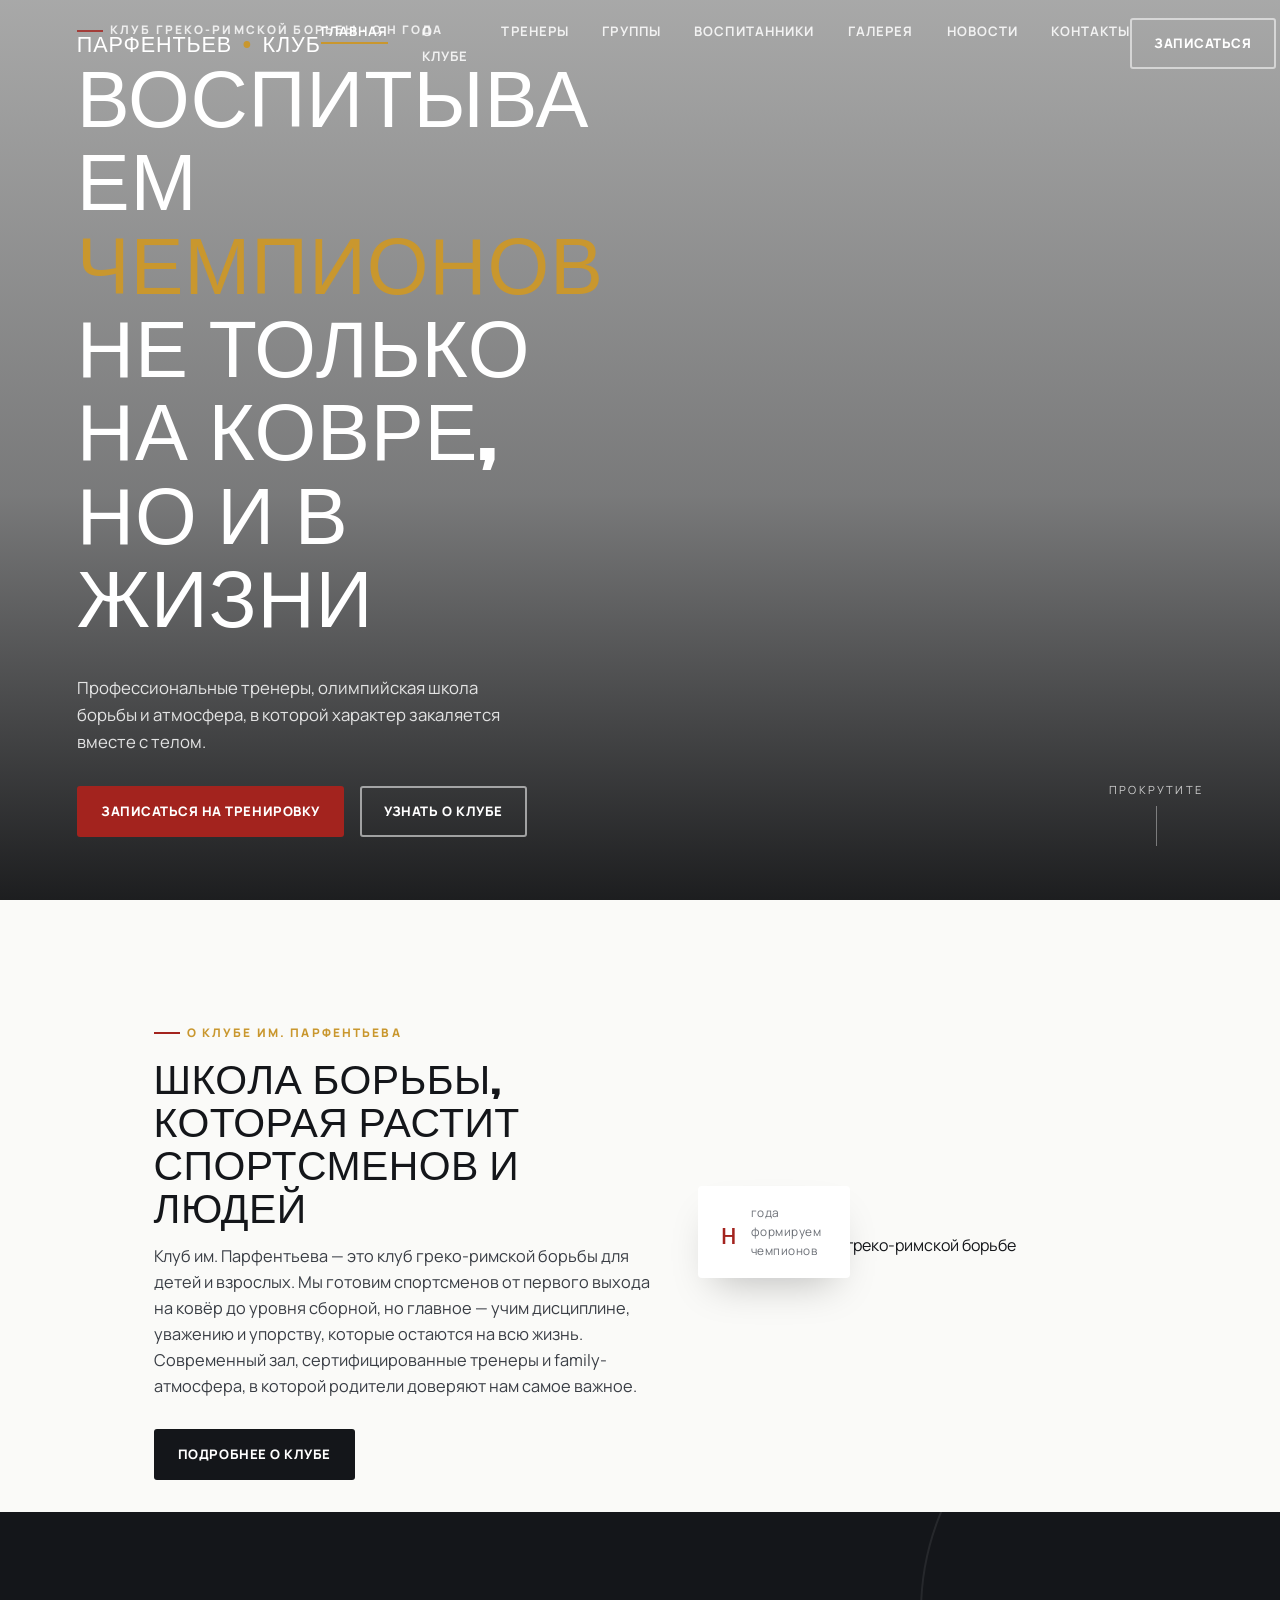
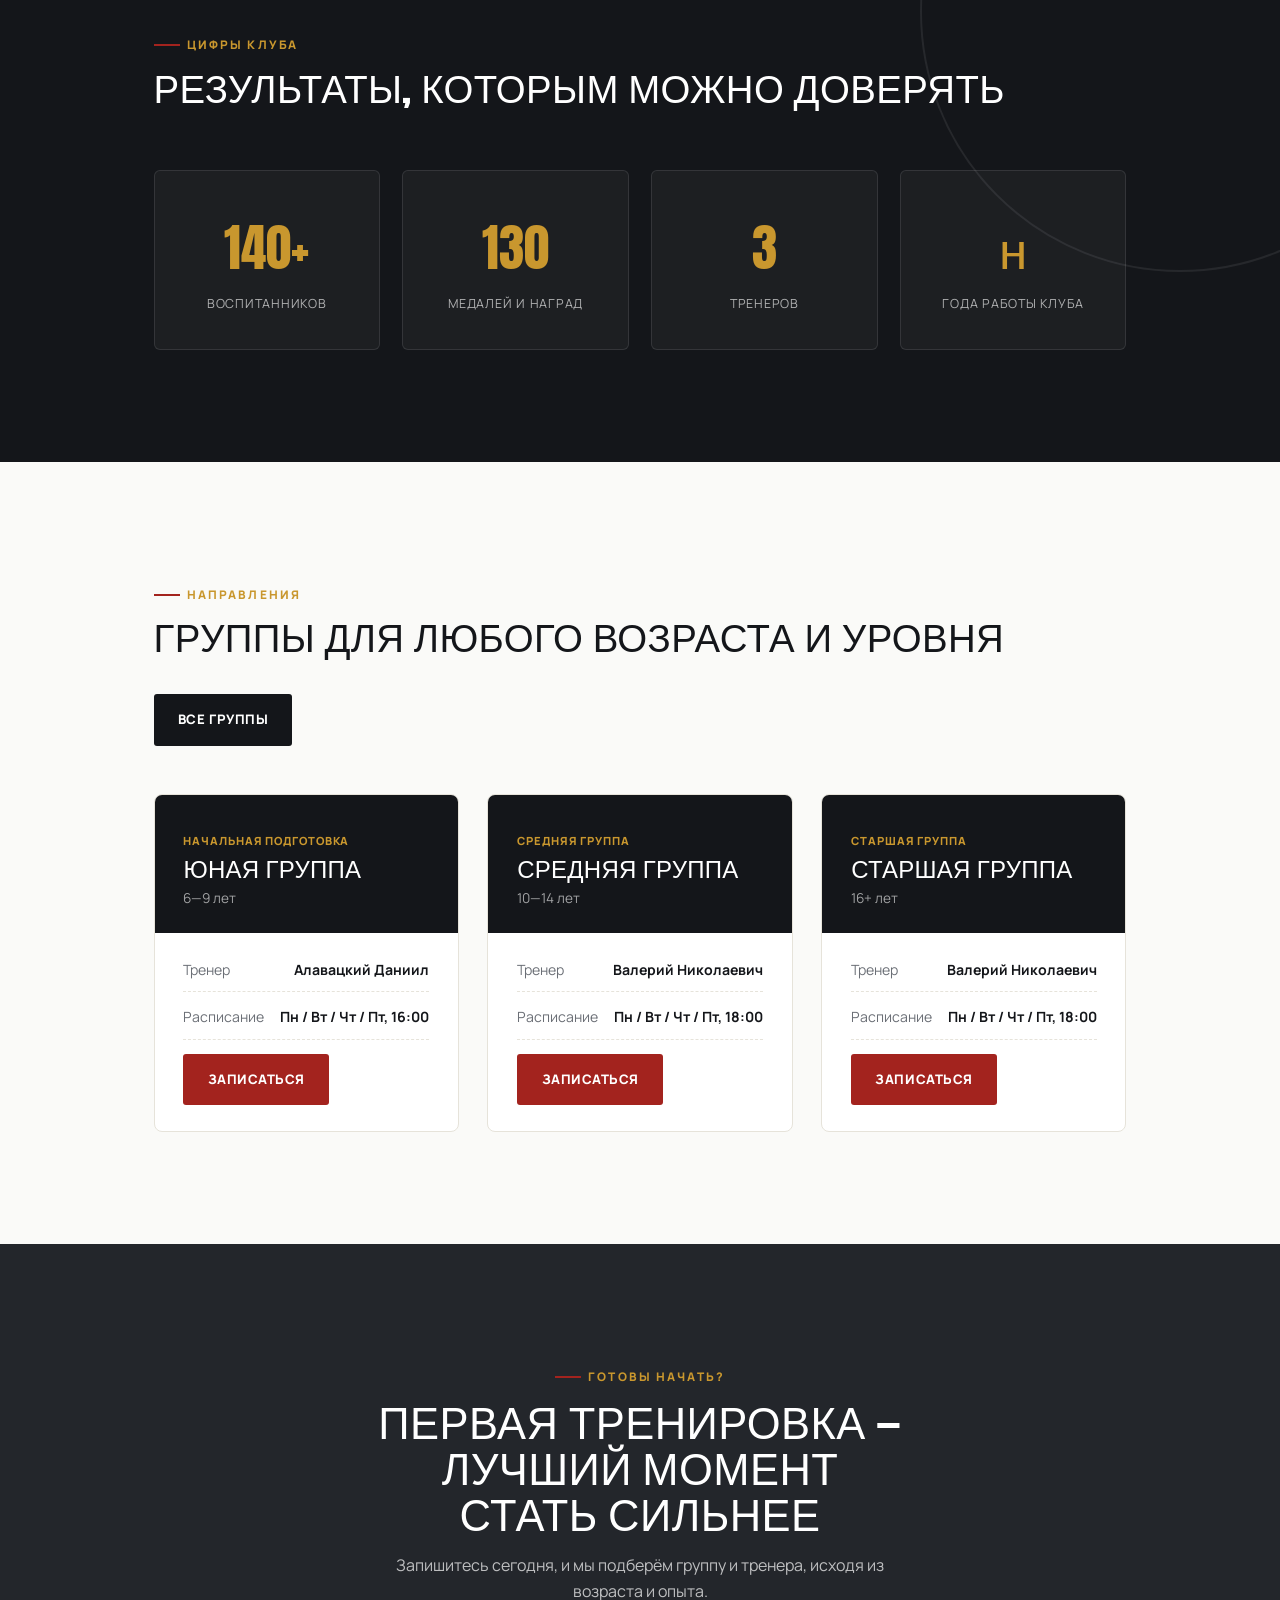
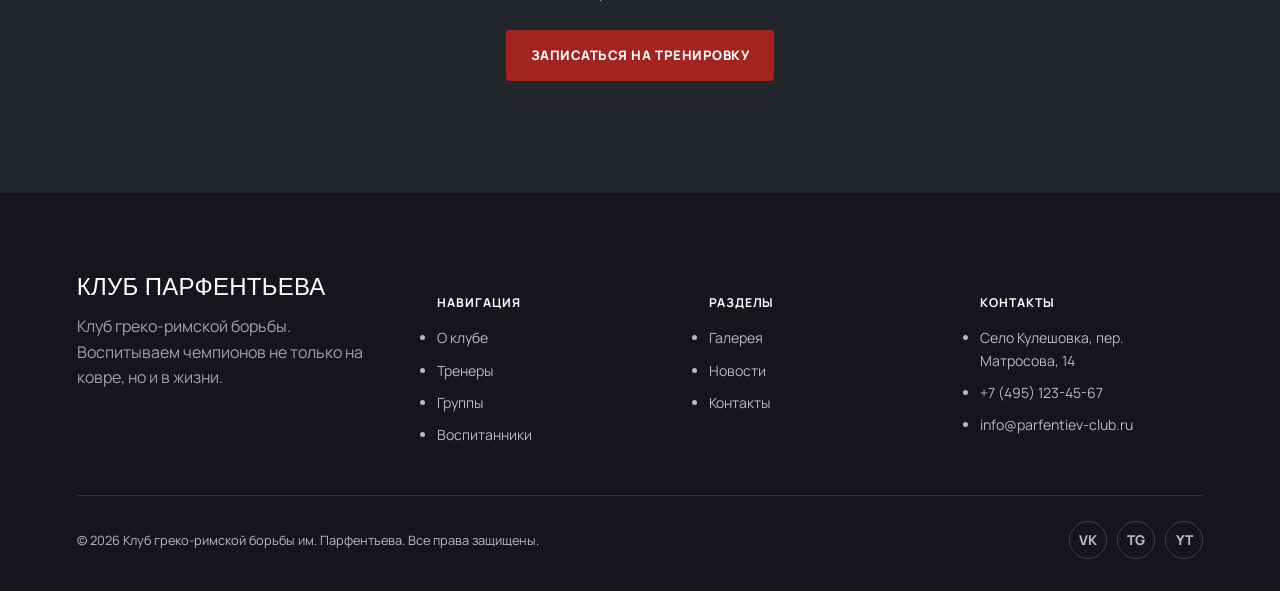
==== commit 09586555: "Update index.html" ====
--- a/index.html
+++ b/index.html
@@ -7,13 +7,384 @@
   <meta name="description" content="Клуб греко-римской борьбы им. Парфентьева — воспитываем чемпионов не только на ковре, но и в жизни. Тренировки для детей и взрослых, профессиональные тренеры, регулярные соревнования.">
   <link rel="preconnect" href="https://fonts.googleapis.com">
   <link href="https://fonts.googleapis.com/css2?family=Anton&family=Manrope:wght@400;500;700;800&display=swap" rel="stylesheet">
-  <link rel="stylesheet" href="styles.css">
+  
+  <style>
+    /* =========================================================
+       GRECO — стиль клуба греко-римской борьбы
+       Токены: графит/уголь + золото/красный, шрифты Anton + Manrope
+       ========================================================= */
+
+    :root{
+      --bg:#FAFAF8;
+      --paper:#FFFFFF;
+      --ink:#14161A;
+      --charcoal:#23262B;
+      --graphite:#3A3E45;
+      --line:#E6E3DA;
+      --muted:#6B6F76;
+      --gold:#C9972E;
+      --gold-soft:#E3C07A;
+      --red:#A3231E;
+      --red-soft:#C8453F;
+
+      --display:"Anton", "Oswald", sans-serif;
+      --body:"Manrope", "Inter", sans-serif;
+
+      --maxw:1240px;
+      --pad:6vw;
+
+      --ease:cubic-bezier(.16,.84,.32,1);
+    }
+
+    *{box-sizing:border-box;}
+    
+    /* ИСПРАВЛЕНИЕ: Жесткая блокировка горизонтального скролла */
+    html {
+      scroll-behavior:smooth;
+      overflow-x: hidden;
+      width: 100%;
+    }
+    body{
+      margin:0;
+      background:var(--bg);
+      color:var(--ink);
+      font-family:var(--body);
+      font-size:16px;
+      line-height:1.6;
+      -webkit-font-smoothing:antialiased;
+      overflow-x:hidden;
+      width: 100%;
+    }
+    
+    img{max-width:100%;display:block;}
+    a{color:inherit;text-decoration:none;}
+    ul{margin:0;padding:0;}
+    h1,h2,h3,h4{
+      font-family:var(--display);
+      font-weight:400;
+      letter-spacing:.01em;
+      text-transform:uppercase;
+      margin:0 0 .4em;
+      line-height:1.05;
+    }
+    .eyebrow{
+      font-family:var(--body);
+      font-weight:800;
+      letter-spacing:.18em;
+      text-transform:uppercase;
+      font-size:.74rem;
+      color:var(--gold);
+      display:inline-flex;
+      align-items:center;
+      gap:.6em;
+    }
+    .eyebrow::before{
+      content:"";
+      width:26px;height:2px;
+      background:var(--red);
+      display:inline-block;
+    }
+    .container{max-width:var(--maxw);margin:0 auto;padding:0 var(--pad);}
+    
+    /* ИСПРАВЛЕНИЕ: Обрезаем все, что выходит за рамки секций */
+    section {
+      position:relative;
+      overflow:hidden;
+    }
+
+    :focus-visible{outline:3px solid var(--gold);outline-offset:3px;}
+
+    /* ---------- Mat-ring signature motif ---------- */
+    .mat-ring{
+      position:absolute;
+      border:2px solid currentColor;
+      border-radius:50%;
+      opacity:.08;
+      pointer-events:none;
+    }
+
+    /* ---------- Buttons ---------- */
+    .btn{
+      display:inline-flex;align-items:center;gap:.6em;
+      font-family:var(--body);font-weight:800;
+      letter-spacing:.04em;text-transform:uppercase;font-size:.82rem;
+      padding:1em 1.7em;
+      border-radius:3px;
+      border:2px solid transparent;
+      cursor:pointer;
+      transition:transform .35s var(--ease),background .35s var(--ease),color .35s var(--ease),border-color .35s var(--ease);
+      white-space:nowrap;
+    }
+    .btn-primary{
+      background:var(--red);
+      color:#fff;
+    }
+    .btn-primary:hover{background:#8a1c18;transform:translateY(-2px);}
+    .btn-ghost{
+      background:transparent;
+      border-color:rgba(255,255,255,.55);
+      color:#fff;
+    }
+    .btn-ghost:hover{border-color:var(--gold);color:var(--gold);transform:translateY(-2px);}
+    .btn-dark{
+      background:var(--ink);color:#fff;
+    }
+    .btn-dark:hover{background:var(--red);transform:translateY(-2px);}
+
+    /* ---------- Header / Nav ---------- */
+    .site-header{
+      position:fixed;top:0;left:0;right:0;z-index:100;
+      display:flex;align-items:center;justify-content:space-between;
+      padding:1.1em var(--pad);
+      background:transparent;
+      transition:background .4s var(--ease),padding .4s var(--ease),box-shadow .4s var(--ease);
+    }
+    .site-header.scrolled{
+      background:rgba(20,22,26,.86);
+      backdrop-filter:blur(14px) saturate(140%);
+      padding:.7em var(--pad);
+      box-shadow:0 8px 30px -10px rgba(0,0,0,.4);
+    }
+    .logo{
+      font-family:var(--display);
+      font-size:1.35rem;letter-spacing:.04em;
+      color:#fff;
+      display:flex;align-items:center;gap:.5em;
+    }
+    .logo span{color:var(--gold);}
+    .nav-links{
+      display:flex;gap:2.1em;
+      list-style:none;
+    }
+    .nav-links a{
+      color:#fff;font-size:.82rem;letter-spacing:.08em;
+      text-transform:uppercase;font-weight:700;
+      position:relative;padding:.3em 0;
+      opacity:.85;
+    }
+    .nav-links a::after{
+      content:"";position:absolute;left:0;bottom:0;
+      width:0;height:2px;background:var(--gold);
+      transition:width .35s var(--ease);
+    }
+    .nav-links a:hover,.nav-links a.active{opacity:1;}
+    .nav-links a:hover::after,.nav-links a.active::after{width:100%;}
+    .nav-cta{display:flex;align-items:center;gap:1em;}
+    .burger{
+      display:none;flex-direction:column;gap:5px;
+      background:none;border:none;cursor:pointer;padding:.4em;
+    }
+    .burger span{width:24px;height:2px;background:#fff;display:block;transition:0.3s;}
+
+    @media (max-width:920px){
+      .nav-links{
+        position:fixed;top:0;left:0;right:0;bottom:0;width:100%;
+        background:var(--ink);
+        flex-direction:column;justify-content:center;align-items:center;
+        gap:1.6em;
+        transform:translateX(100%);
+        transition:transform .5s var(--ease);
+        z-index: 110; /* Поднимаем над секциями */
+      }
+      .nav-links.open{transform:translateX(0);}
+      .nav-links a{font-size:1.1rem;}
+      .burger{display:flex;z-index:120;} /* Бургер всегда сверху */
+      .nav-cta .btn-ghost{display:none;}
+    }
+
+    /* ---------- Hero ---------- */
+    .hero{
+      min-height:100vh;
+      display:flex;align-items:flex-end;
+      position:relative;
+      background-size:cover;background-position:center;
+      isolation:isolate;
+    }
+    .hero::before{
+      content:"";position:absolute;inset:0;
+      background:linear-gradient(180deg,rgba(15,16,19,.35) 0%,rgba(15,16,19,.55) 55%,rgba(10,11,13,.92) 100%);
+      z-index:0;
+    }
+    .hero-inner{
+      position:relative;z-index:1;
+      padding:0 var(--pad) 7vh;
+      width:100%;color:#fff;
+    }
+    .hero h1{
+      font-size:clamp(2.6rem,6.2vw,5.4rem);
+      max-width:14ch;
+      color:#fff;
+      margin-bottom:.5em;
+      word-break: break-word; /* ИСПРАВЛЕНИЕ: Перенос длинных слов на мобильных */
+    }
+    .hero h1 em{
+      font-style:normal;color:var(--gold);
+    }
+    .hero p.lead{
+      max-width:46ch;font-size:1.05rem;color:rgba(255,255,255,.85);
+      margin-bottom:1.8em;
+    }
+    .hero-actions{display:flex;gap:1em;flex-wrap:wrap;}
+    .scroll-cue{
+      position:absolute;right:var(--pad);bottom:6vh;z-index:1;
+      color:#fff;font-size:.7rem;letter-spacing:.2em;text-transform:uppercase;
+      display:flex;flex-direction:column;align-items:center;gap:.6em;
+      opacity:.75;
+    }
+    .scroll-cue::after{
+      content:"";width:1px;height:40px;background:rgba(255,255,255,.5);
+      animation:scrollcue 1.8s infinite;
+    }
+    @keyframes scrollcue{0%{transform:scaleY(0);transform-origin:top;}50%{transform:scaleY(1);transform-origin:top;}51%{transform-origin:bottom;}100%{transform:scaleY(0);transform-origin:bottom;}}
+
+    /* ---------- Generic section spacing ---------- */
+    .section{padding:7em var(--pad);}
+    .section-tight{padding:4em var(--pad);}
+    .section.dark{background:var(--ink);color:#fff;}
+    .section.charcoal{background:var(--charcoal);color:#fff;}
+    .center{text-align:center;}
+    .intro{max-width:680px;}
+    .intro.center{margin-inline:auto;}
+
+    /* ---------- Reveal on scroll ---------- */
+    .reveal{opacity:1;transform:translateY(0);transition:opacity .9s var(--ease),transform .9s var(--ease);}
+
+    /* ---------- About intro / club description ---------- */
+    .about-grid{
+      display:grid;grid-template-columns:1.1fr .9fr;gap:4em;align-items:center;
+    }
+    @media (max-width:820px){.about-grid{grid-template-columns:1fr;gap:2.5em;}}
+    .about-photo{position:relative;}
+    .about-photo img{border-radius:4px;box-shadow:0 30px 60px -20px rgba(0,0,0,.35);}
+    .about-photo .tag{
+      position:absolute;bottom:-1.2em;left:-1.2em;
+      background:var(--paper);padding:1.1em 1.4em;
+      border-radius:4px;box-shadow:0 20px 40px -16px rgba(0,0,0,.25);
+      display:flex;align-items:center;gap:.9em;
+      z-index: 10;
+    }
+    .about-photo .tag .num{font-family:var(--display);font-size:1.8rem;color:var(--red);}
+    .about-photo .tag .txt{font-size:.74rem;letter-spacing:.04em;color:var(--muted);max-width:11ch;}
+
+    /* ---------- Stats ---------- */
+    .stats-grid{
+      display:grid;grid-template-columns:repeat(4,1fr);gap:1.4em;
+    }
+    @media (max-width:880px){.stats-grid{grid-template-columns:repeat(2,1fr);}}
+    .stat-card{
+      background:rgba(255,255,255,.04);
+      border:1px solid rgba(255,255,255,.1);
+      border-radius:6px;
+      padding:2.2em 1.6em;
+      text-align:center;
+      transition:transform .5s var(--ease),background .5s var(--ease),border-color .5s var(--ease);
+    }
+    .stat-card:hover{
+      transform:translateY(-8px);
+      background:rgba(255,255,255,.07);
+      border-color:var(--gold);
+    }
+    .stat-num{
+      font-family:var(--display);font-size:clamp(2.3rem,4vw,3.4rem);
+      color:var(--gold);display:block;
+    }
+    .stat-label{
+      font-size:.78rem;letter-spacing:.06em;text-transform:uppercase;
+      color:rgba(255,255,255,.65);margin-top:.4em;display:block;
+    }
+
+    /* ---------- Cards general ---------- */
+    .cards-grid{
+      display:grid;grid-template-columns:repeat(3,1fr);gap:1.8em;
+    }
+    @media (max-width:980px){.cards-grid{grid-template-columns:repeat(2,1fr);}}
+    @media (max-width:620px){.cards-grid{grid-template-columns:1fr;}}
+
+    /* Group cards */
+    .group-card{
+      background:var(--paper);border-radius:8px;overflow:hidden;
+      border:1px solid var(--line);
+      display:flex;flex-direction:column;
+      transition:transform .5s var(--ease),box-shadow .5s var(--ease);
+    }
+    .group-card:hover{transform:translateY(-8px);box-shadow:0 26px 50px -22px rgba(0,0,0,.25);}
+    .group-head{
+      padding:2em 1.8em 1.4em;
+      background:var(--ink);color:#fff;position:relative;overflow:hidden;
+    }
+    .group-head .lvl{
+      display:inline-block;font-size:.7rem;letter-spacing:.08em;text-transform:uppercase;
+      color:var(--gold);font-weight:800;margin-bottom:.6em;
+    }
+    .group-head h3{font-size:1.5rem;margin-bottom:.15em;}
+    .group-head .age{color:rgba(255,255,255,.6);font-size:.85rem;}
+    .group-body{padding:1.6em 1.8em;flex:1;display:flex;flex-direction:column;gap:.9em;}
+    .group-row{display:flex;justify-content:space-between;font-size:.88rem;border-bottom:1px dashed var(--line);padding-bottom:.7em;}
+    .group-row span:first-child{color:var(--muted);}
+    .group-row span:last-child{font-weight:700;text-align:right;}
+    .group-body .btn{margin-top:auto;align-self:flex-start;}
+
+    /* Footer */
+    .footer{
+      background:var(--ink);color:rgba(255,255,255,.7);
+      padding:5em var(--pad) 2em;
+    }
+    .footer-grid{
+      display:grid;grid-template-columns:1.4fr 1fr 1fr 1fr;gap:3em;
+      padding-bottom:3em;border-bottom:1px solid rgba(255,255,255,.1);
+    }
+    @media (max-width:880px){.footer-grid{grid-template-columns:1fr 1fr;}}
+    .footer h4{color:#fff;font-size:1.5rem;}
+    .footer-col h5{
+      color:#fff;font-size:.76rem;letter-spacing:.08em;text-transform:uppercase;margin-bottom:1.2em;
+    }
+    .footer-col ul{display:flex;flex-direction:column;gap:.7em;font-size:.88rem;}
+    .footer-col ul a:hover{color:var(--gold);}
+    .footer-bottom{
+      display:flex;justify-content:space-between;align-items:center;flex-wrap:wrap;gap:1em;
+      padding-top:2em;font-size:.8rem;
+    }
+    .footer-social{display:flex;gap:.8em;}
+    .footer-social a{
+      width:38px;height:38px;border-radius:50%;border:1px solid rgba(255,255,255,.18);
+      display:flex;align-items:center;justify-content:center;font-size:.85rem;font-weight:800;
+      transition:all .3s;
+    }
+    .footer-social a:hover{background:var(--gold);color:var(--ink);border-color:var(--gold);}
+
+    /* ---------- Deeper mobile responsiveness ---------- */
+    @media (max-width:720px){
+      .section{padding:4.5em var(--pad);}
+      .section-tight{padding:3em var(--pad);}
+      .stats-grid{grid-template-columns:repeat(2,1fr);gap:1em;}
+      .group-head h3{font-size:1.25rem;}
+      .footer{padding:3.5em var(--pad) 1.6em;}
+      .hero-actions{flex-direction:column;align-items:stretch;}
+      .hero-actions .btn{justify-content:center;}
+      .scroll-cue{display:none;}
+    }
+    @media (max-width:480px){
+      :root{--pad:5.5vw;}
+      .stats-grid{grid-template-columns:1fr 1fr;}
+      .stat-card{padding:1.6em 1em;}
+      .cards-grid{grid-template-columns:1fr !important;}
+      .group-row{font-size:.82rem;}
+      .btn{font-size:.76rem;padding:.95em 1.4em;width:100%;justify-content:center;}
+      .nav-cta .btn-ghost{display:none;}
+      .logo{font-size:1.1rem;}
+      .footer-bottom{flex-direction:column;align-items:flex-start;}
+      .about-photo .tag { left: 0; right: 0; bottom: -20px; justify-content: center; }
+    }
+
+    /* utility */
+    .flex-between{display:flex;justify-content:space-between;align-items:flex-end;flex-wrap:wrap;gap:1.4em;margin-bottom:3em;}
+  </style>
 </head>
 <body>
 
-<header class="site-header">
+<header class="site-header" id="siteHeader">
   <a href="index.html" class="logo">ПАРФЕНТЬЕВ<span>•</span>КЛУБ</a>
-  <nav><ul class="nav-links">
+  <nav><ul class="nav-links" id="navLinks">
     <li><a href="index.html" class="active">Главная</a></li>
     <li><a href="about.html">О клубе</a></li>
     <li><a href="coaches.html">Тренеры</a></li>
@@ -25,7 +396,7 @@
   </ul></nav>
   <div class="nav-cta">
     <a href="contacts.html" class="btn btn-ghost">Записаться</a>
-    <button class="burger" aria-label="Меню"><span></span><span></span><span></span></button>
+    <button class="burger" id="burgerBtn" aria-label="Меню"><span></span><span></span><span></span></button>
   </div>
 </header>
 
@@ -51,7 +422,7 @@
       <a href="about.html" class="btn btn-dark" style="margin-top:1em;">Подробнее о клубе</a>
     </div>
     <div class="about-photo">
-      <img src="https://commons.wikimedia.org/wiki/Special:FilePath/Wrestling%20match%20in%20greco-roman%20at%20the%20University%20International%20Sports%20Festival.jpg?width=1600" alt="Тренировка по греко-римской борьбе">
+      <img src="https://i.ibb.co/B2176Hx7/image.png" alt="Тренировка по греко-римской борьбе">
       <div class="tag"><span class="num">н</span><span class="txt">года формируем чемпионов</span></div>
     </div>
   </div>
@@ -164,6 +535,38 @@
   </div>
 </footer>
 
-<script src="main.js"></script>
+<script>
+  document.addEventListener('DOMContentLoaded', () => {
+    const burgerBtn = document.getElementById('burgerBtn');
+    const navLinks = document.getElementById('navLinks');
+    const siteHeader = document.getElementById('siteHeader');
+
+    if(burgerBtn && navLinks) {
+      burgerBtn.addEventListener('click', () => {
+        navLinks.classList.toggle('open');
+        
+        // Микро-анимация бургера (превращение в крестик)
+        if(navLinks.classList.contains('open')){
+            burgerBtn.children[0].style.transform = 'rotate(45deg) translate(5px, 5px)';
+            burgerBtn.children[1].style.opacity = '0';
+            burgerBtn.children[2].style.transform = 'rotate(-45deg) translate(5px, -5px)';
+        } else {
+            burgerBtn.children[0].style.transform = 'none';
+            burgerBtn.children[1].style.opacity = '1';
+            burgerBtn.children[2].style.transform = 'none';
+        }
+      });
+    }
+
+    window.addEventListener('scroll', () => {
+      if (window.scrollY > 50) {
+        siteHeader.classList.add('scrolled');
+      } else {
+        siteHeader.classList.remove('scrolled');
+      }
+    });
+  });
+</script>
+
 </body>
 </html>
